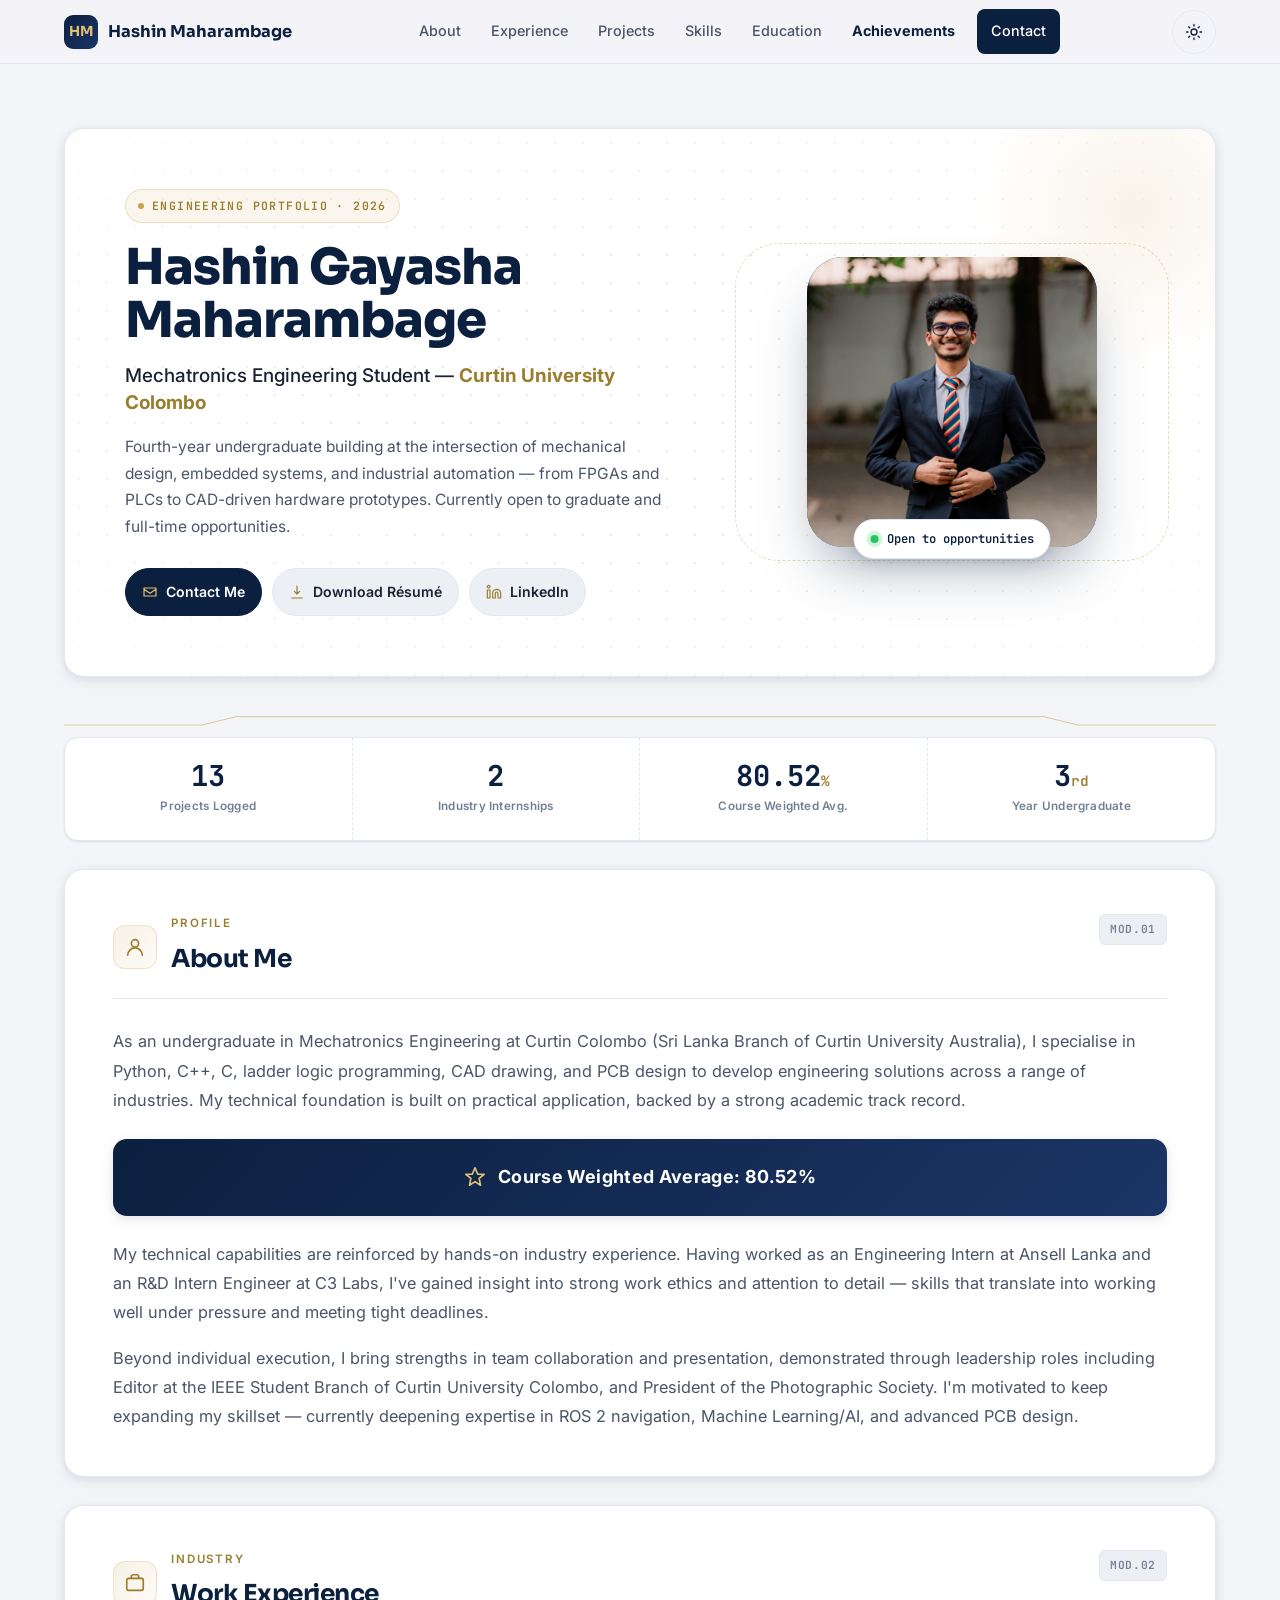
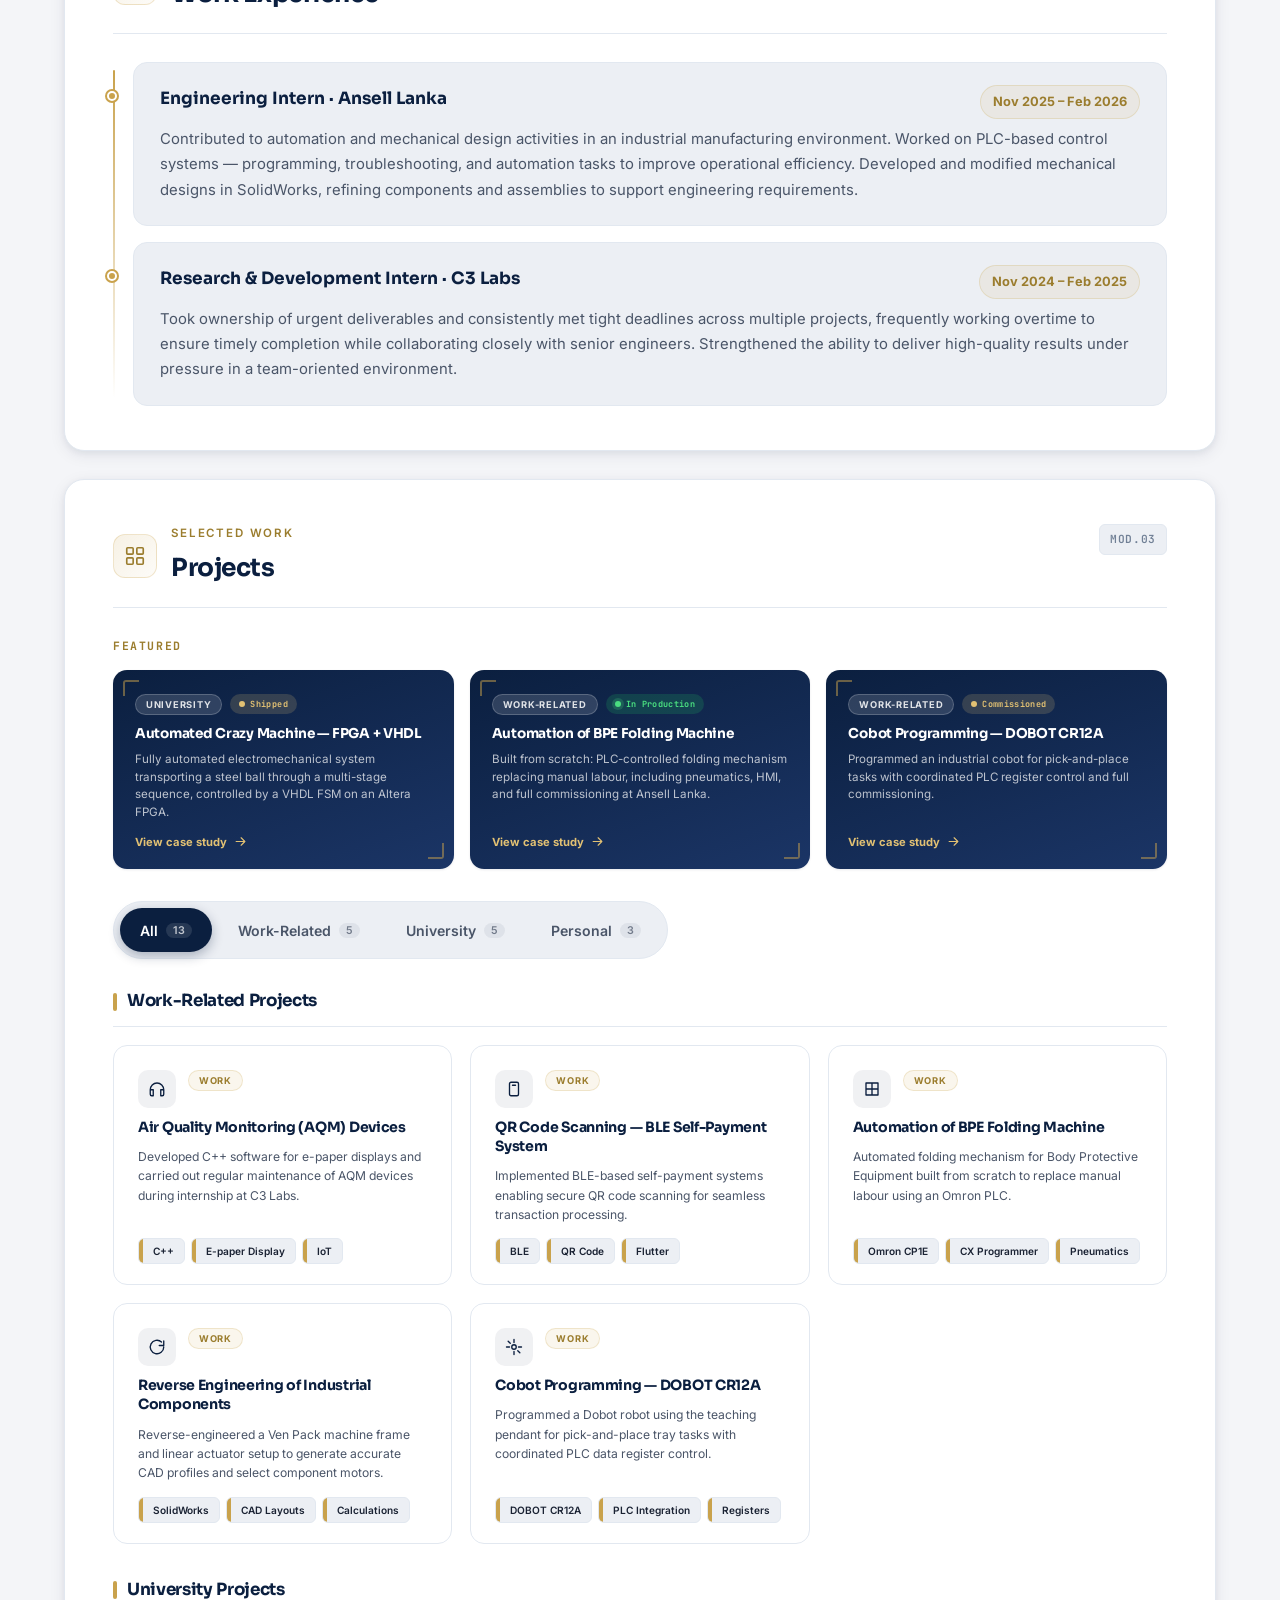
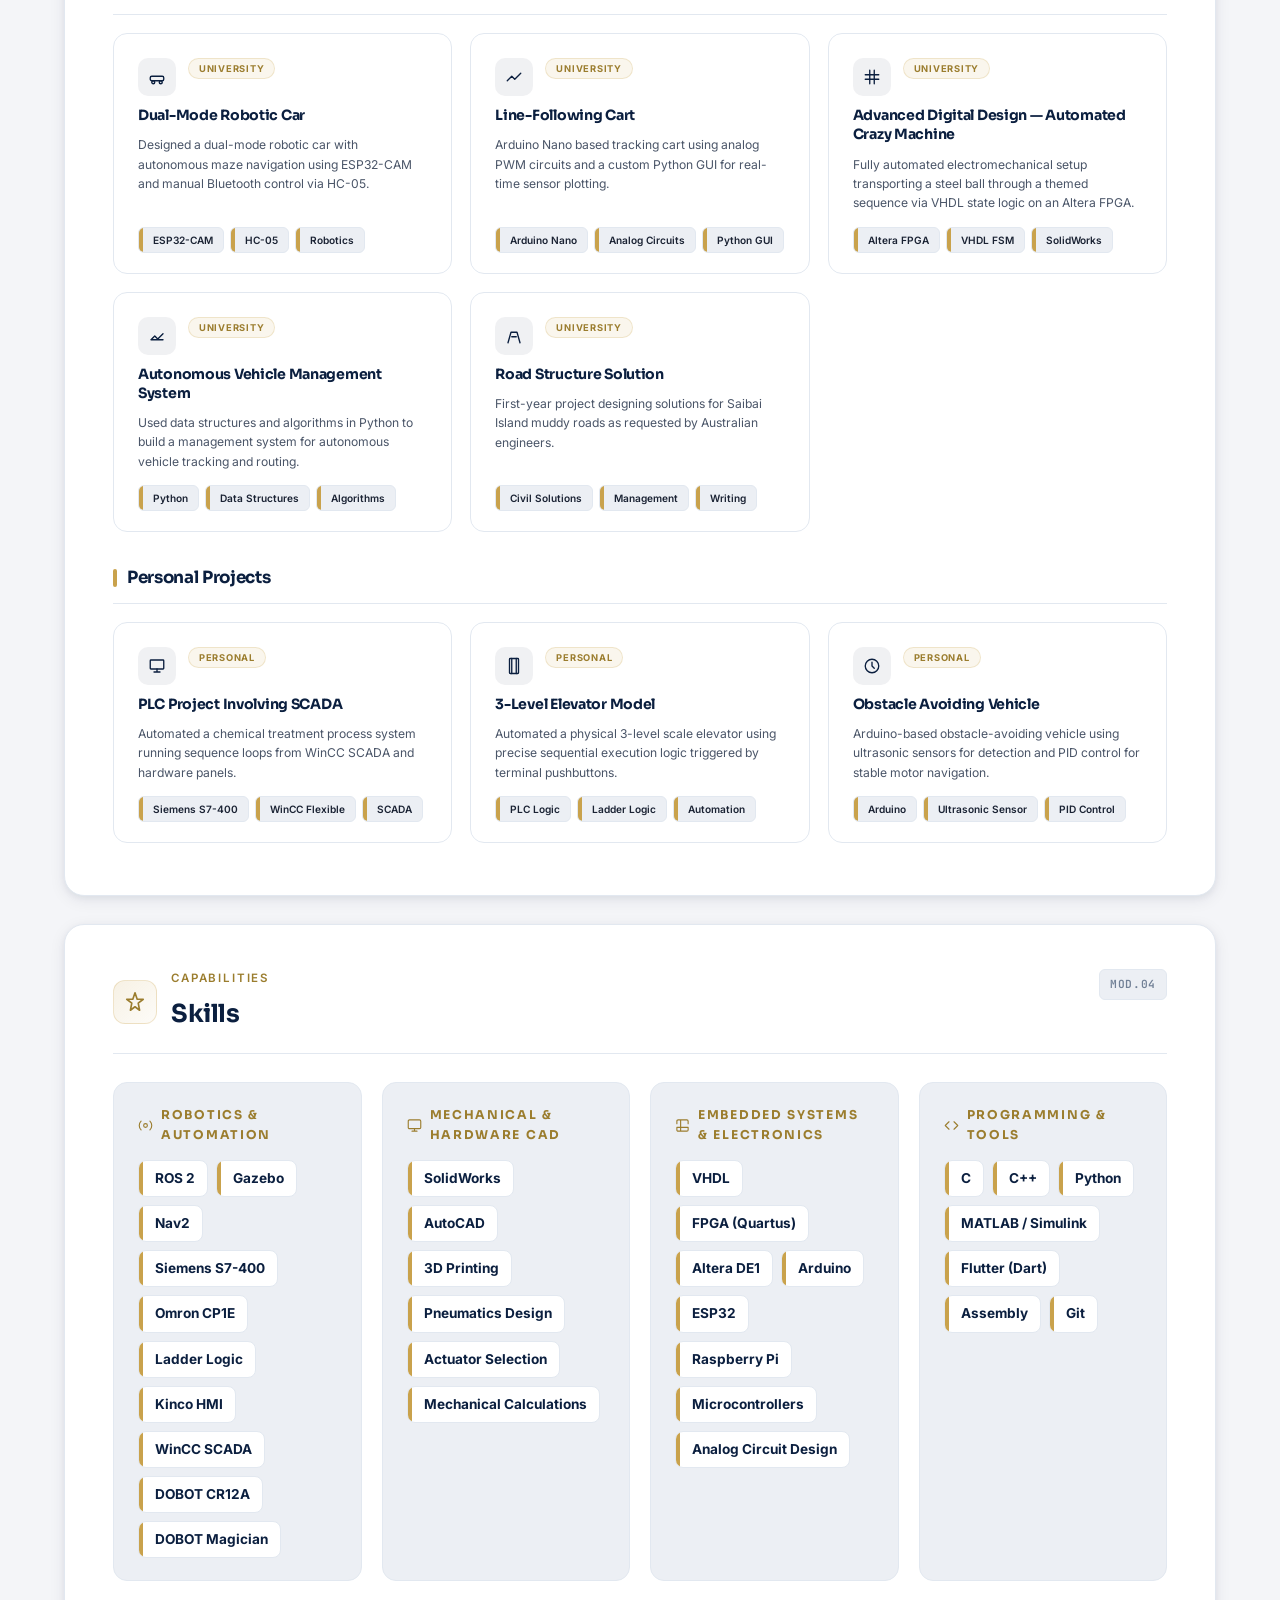
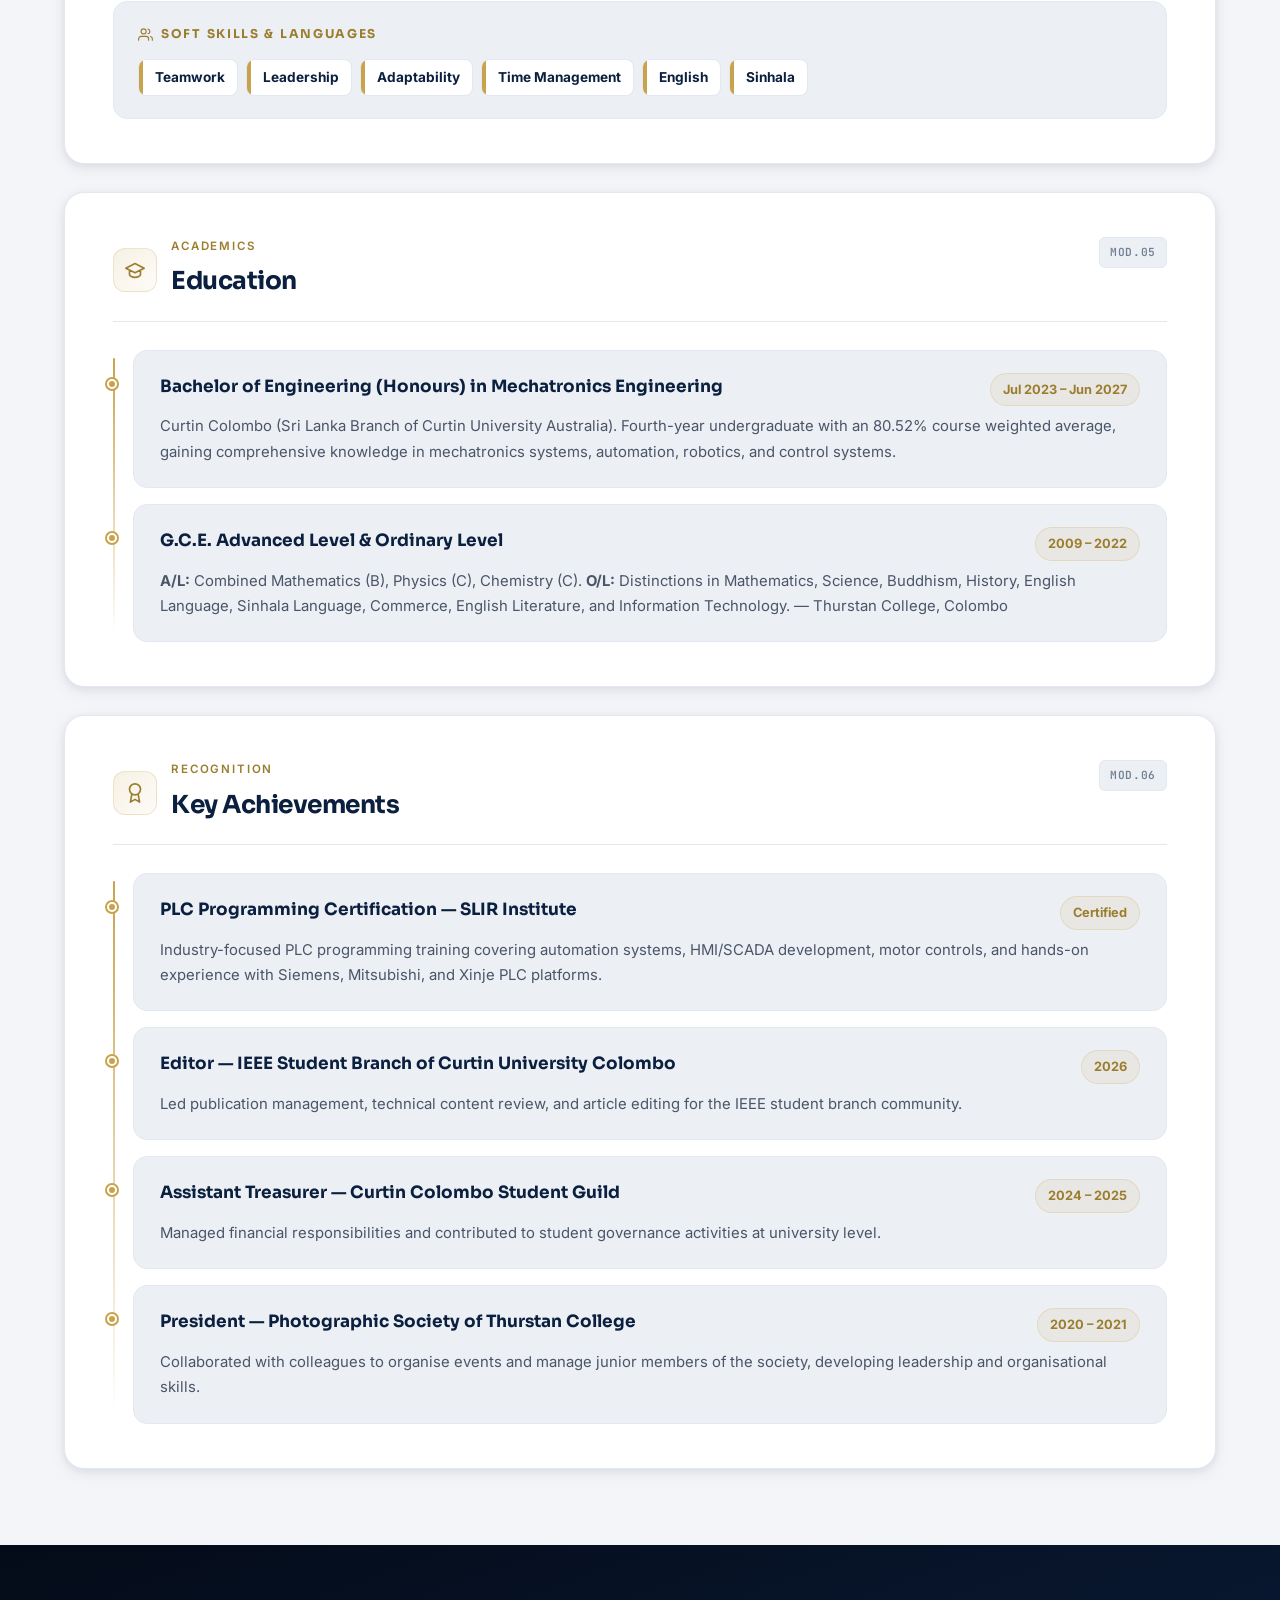
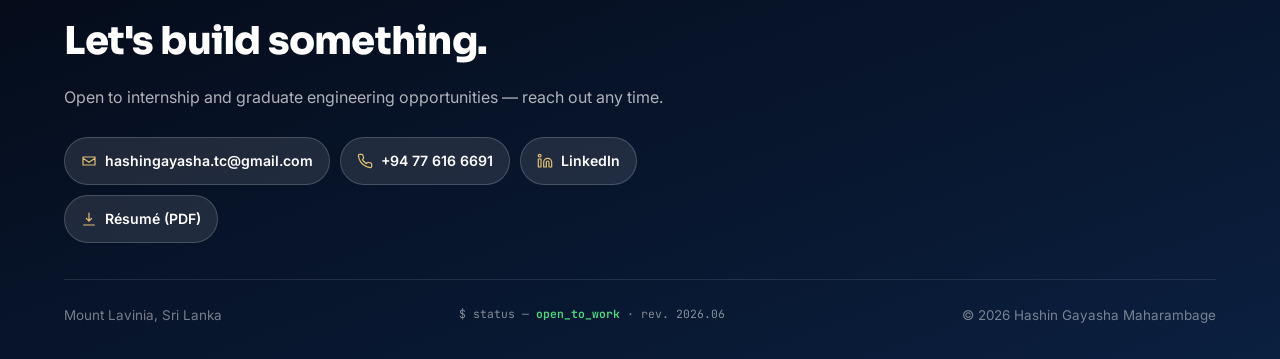
==== index.html @ 59add4dd "Update to fourth year, CWA 80.52%, add IEEE Editor role" ====
<!DOCTYPE html>
<html lang="en">
<head>
<meta charset="UTF-8">
<meta name="viewport" content="width=device-width, initial-scale=1.0">
<title>Hashin Gayasha Maharambage — Mechatronics Engineering Portfolio</title>
<meta name="description" content="Mechatronics Engineering undergraduate at Curtin Colombo. Industrial automation, PLC/SCADA, FPGA, robotics, and embedded systems projects.">
<link rel="icon" href="data:,">
<link rel="preconnect" href="https://fonts.googleapis.com">
<link rel="preconnect" href="https://fonts.gstatic.com" crossorigin>
<link href="https://fonts.googleapis.com/css2?family=Sora:wght@500;600;700;800&family=Inter:wght@400;500;600;700&family=JetBrains+Mono:wght@400;500;600;700&display=swap" rel="stylesheet">
<link rel="stylesheet" href="styles.css">
</head>
<body>

<a class="skip-link" href="#main">Skip to content</a>

<header class="navbar" id="navbar">
  <div class="nav-inner">
    <a class="nav-brand" href="#top">
      <span class="nav-brand-mark">HM</span>
      <span>Hashin Maharambage</span>
    </a>
    <nav class="nav-links" id="navLinks" aria-label="Primary">
      <a class="nav-link" href="#about"        data-navlink>About</a>
      <a class="nav-link" href="#experience"   data-navlink>Experience</a>
      <a class="nav-link" href="#projects"     data-navlink>Projects</a>
      <a class="nav-link" href="#skills"       data-navlink>Skills</a>
      <a class="nav-link" href="#education"    data-navlink>Education</a>
      <a class="nav-link" href="#achievements" data-navlink>Achievements</a>
      <a class="nav-link nav-link-cta" href="#contact" data-navlink>Contact</a>
    </nav>
    <div class="nav-actions">
      <button class="theme-toggle" id="themeToggle" type="button" aria-label="Toggle dark mode">
        <svg class="ico ico-sun"  viewBox="0 0 24 24"><circle cx="12" cy="12" r="4"/><path d="M12 2v2M12 20v2M4.93 4.93l1.41 1.41M17.66 17.66l1.41 1.41M2 12h2M20 12h2M4.93 19.07l1.41-1.41M17.66 6.34l1.41-1.41"/></svg>
        <svg class="ico ico-moon" viewBox="0 0 24 24"><path d="M21 12.79A9 9 0 1 1 11.21 3 7 7 0 0 0 21 12.79z"/></svg>
      </button>
      <button class="nav-toggle" id="navToggle" type="button" aria-label="Open menu" aria-expanded="false" aria-controls="navLinks">
        <svg class="ico ico-lg icon-burger" viewBox="0 0 24 24"><path d="M4 7h16M4 12h16M4 17h16"/></svg>
        <svg class="ico ico-lg icon-close"  viewBox="0 0 24 24"><path d="M6 6l12 12M18 6L6 18"/></svg>
      </button>
    </div>
  </div>
</header>

<div class="nav-backdrop" id="navBackdrop"></div>

<main id="main" class="hero-wrap">
  <div class="container">

    <!-- HERO -->
    <section class="hero" id="top">
      <div class="hero-grid">
        <div class="hero-copy">
          <span class="hero-eyebrow">Engineering Portfolio · 2026</span>
          <h1>Hashin Gayasha<br>Maharambage</h1>
          <p class="hero-headline">Mechatronics Engineering Student — <span class="accent">Curtin University Colombo</span></p>
          <p class="hero-bio">Fourth-year undergraduate building at the intersection of mechanical design, embedded systems, and industrial automation — from FPGAs and PLCs to CAD-driven hardware prototypes. Currently open to graduate and full-time opportunities.</p>
          <div class="contact-chips">
            <a class="chip chip-primary" href="#contact">
              <svg class="ico" viewBox="0 0 24 24"><path d="M3 8l9 6 9-6M3 6h18v12H3z"/></svg>Contact Me
            </a>
            <a class="chip" href="resume.pdf" download>
              <svg class="ico" viewBox="0 0 24 24"><path d="M12 3v12m0 0l-4-4m4 4l4-4M4 21h16"/></svg>Download Résumé
            </a>
            <a class="chip" href="https://www.linkedin.com/in/hashin-gayasha-maharambage-350191285" target="_blank" rel="noopener">
              <svg class="ico" viewBox="0 0 24 24"><path d="M16 8a6 6 0 016 6v7h-4v-7a2 2 0 00-4 0v7h-4v-7a6 6 0 016-6zM2 9h4v12H2zM4 6a2 2 0 100-4 2 2 0 000 4z"/></svg>LinkedIn
            </a>
          </div>
        </div>
        <div class="hero-portrait-wrap">
          <div class="hero-portrait-ring"></div>
          <div class="hero-portrait">
            <img src="563A6831.JPG" alt="Portrait of Hashin Maharambage" onerror="this.style.display='none';this.nextElementSibling.style.display='flex';">
            <div class="portrait-placeholder" style="display:none;">
              <div class="portrait-initials">HM</div>
              <div class="portrait-hint">Add 563A6831.JPG to repo root</div>
            </div>
          </div>
          <div class="hero-portrait-badge"><span class="dot"></span> Open to opportunities</div>
        </div>
      </div>
    </section>

    <!-- STATS STRIP -->
    <section class="stats-strip" aria-label="Quick stats">
      <svg class="trace-line" viewBox="0 0 1000 40" preserveAspectRatio="none" aria-hidden="true">
        <path id="tracePath" d="M0,20 L120,20 L150,8 L850,8 L880,20 L1000,20"/>
      </svg>
      <div class="stats-grid">
        <div class="stat-node"><span class="stat-num">13</span><span class="stat-label">Projects Logged</span></div>
        <div class="stat-node"><span class="stat-num">2</span><span class="stat-label">Industry Internships</span></div>
        <div class="stat-node"><span class="stat-num">80.52<small>%</small></span><span class="stat-label">Course Weighted Avg.</span></div>
        <div class="stat-node"><span class="stat-num">3<small>rd</small></span><span class="stat-label">Year Undergraduate</span></div>
      </div>
    </section>

    <!-- ABOUT -->
    <section class="section" id="about">
      <div class="section-head">
        <div class="section-head-left">
          <div class="section-icon"><svg class="ico-section" viewBox="0 0 24 24"><circle cx="12" cy="8" r="4"/><path d="M4 21c0-4.4 3.6-8 8-8s8 3.6 8 8"/></svg></div>
          <div><span class="section-eyebrow">Profile</span><h2 class="section-title">About Me</h2></div>
        </div>
        <span class="rev-tag">MOD.01</span>
      </div>
      <div class="about-content">
        <p>As an undergraduate in Mechatronics Engineering at Curtin Colombo (Sri Lanka Branch of Curtin University Australia), I specialise in Python, C++, C, ladder logic programming, CAD drawing, and PCB design to develop engineering solutions across a range of industries. My technical foundation is built on practical application, backed by a strong academic track record.</p>
        <div class="highlight-box">
          <svg class="ico" viewBox="0 0 24 24"><path d="M12 2l3 7h7l-5.5 4.5L18 21l-6-4-6 4 1.5-7.5L2 9h7z"/></svg>
          Course Weighted Average: 80.52%
        </div>
        <p>My technical capabilities are reinforced by hands-on industry experience. Having worked as an Engineering Intern at Ansell Lanka and an R&amp;D Intern Engineer at C3 Labs, I've gained insight into strong work ethics and attention to detail — skills that translate into working well under pressure and meeting tight deadlines.</p>
        <p>Beyond individual execution, I bring strengths in team collaboration and presentation, demonstrated through leadership roles including Editor at the IEEE Student Branch of Curtin University Colombo, and President of the Photographic Society. I'm motivated to keep expanding my skillset — currently deepening expertise in ROS 2 navigation, Machine Learning/AI, and advanced PCB design.</p>
      </div>
    </section>

    <!-- EXPERIENCE -->
    <section class="section" id="experience">
      <div class="section-head">
        <div class="section-head-left">
          <div class="section-icon"><svg class="ico-section" viewBox="0 0 24 24"><rect x="3" y="7" width="18" height="13" rx="2"/><path d="M8 7V5a2 2 0 012-2h4a2 2 0 012 2v2"/></svg></div>
          <div><span class="section-eyebrow">Industry</span><h2 class="section-title">Work Experience</h2></div>
        </div>
        <span class="rev-tag">MOD.02</span>
      </div>
      <div class="timeline-list">
        <div class="timeline-item">
          <div class="timeline-head">
            <span class="item-title">Engineering Intern · Ansell Lanka</span>
            <span class="item-period">Nov 2025 – Feb 2026</span>
          </div>
          <p class="item-description">Contributed to automation and mechanical design activities in an industrial manufacturing environment. Worked on PLC-based control systems — programming, troubleshooting, and automation tasks to improve operational efficiency. Developed and modified mechanical designs in SolidWorks, refining components and assemblies to support engineering requirements.</p>
        </div>
        <div class="timeline-item">
          <div class="timeline-head">
            <span class="item-title">Research &amp; Development Intern · C3 Labs</span>
            <span class="item-period">Nov 2024 – Feb 2025</span>
          </div>
          <p class="item-description">Took ownership of urgent deliverables and consistently met tight deadlines across multiple projects, frequently working overtime to ensure timely completion while collaborating closely with senior engineers. Strengthened the ability to deliver high-quality results under pressure in a team-oriented environment.</p>
        </div>
      </div>
    </section>

    <!-- PROJECTS -->
    <section class="section" id="projects">
      <div class="section-head">
        <div class="section-head-left">
          <div class="section-icon"><svg class="ico-section" viewBox="0 0 24 24"><rect x="3" y="3" width="7" height="7" rx="1"/><rect x="14" y="3" width="7" height="7" rx="1"/><rect x="3" y="14" width="7" height="7" rx="1"/><rect x="14" y="14" width="7" height="7" rx="1"/></svg></div>
          <div><span class="section-eyebrow">Selected Work</span><h2 class="section-title">Projects</h2></div>
        </div>
        <span class="rev-tag">MOD.03</span>
      </div>

      <p class="featured-label">Featured</p>
      <div class="featured-grid">
        <button class="featured-card" type="button" data-modal="modal-crazy-machine" aria-haspopup="dialog">
          <div class="featured-card-tags">
            <span class="project-tag-cat">University</span>
            <span class="status-chip status-shipped">Shipped</span>
          </div>
          <h3 class="featured-title">Automated Crazy Machine — FPGA + VHDL</h3>
          <p class="featured-desc">Fully automated electromechanical system transporting a steel ball through a multi-stage sequence, controlled by a VHDL FSM on an Altera FPGA.</p>
          <span class="featured-cta">View case study <svg class="ico" viewBox="0 0 24 24"><path d="M5 12h14M13 6l6 6-6 6"/></svg></span>
        </button>
        <button class="featured-card" type="button" data-modal="modal-bpe" aria-haspopup="dialog">
          <div class="featured-card-tags">
            <span class="project-tag-cat">Work-Related</span>
            <span class="status-chip status-active">In Production</span>
          </div>
          <h3 class="featured-title">Automation of BPE Folding Machine</h3>
          <p class="featured-desc">Built from scratch: PLC-controlled folding mechanism replacing manual labour, including pneumatics, HMI, and full commissioning at Ansell Lanka.</p>
          <span class="featured-cta">View case study <svg class="ico" viewBox="0 0 24 24"><path d="M5 12h14M13 6l6 6-6 6"/></svg></span>
        </button>
        <button class="featured-card" type="button" data-modal="modal-dobot" aria-haspopup="dialog">
          <div class="featured-card-tags">
            <span class="project-tag-cat">Work-Related</span>
            <span class="status-chip status-shipped">Commissioned</span>
          </div>
          <h3 class="featured-title">Cobot Programming — DOBOT CR12A</h3>
          <p class="featured-desc">Programmed an industrial cobot for pick-and-place tasks with coordinated PLC register control and full commissioning.</p>
          <span class="featured-cta">View case study <svg class="ico" viewBox="0 0 24 24"><path d="M5 12h14M13 6l6 6-6 6"/></svg></span>
        </button>
      </div>

      <div class="filter-bar" role="tablist" aria-label="Filter projects">
        <button class="filter-btn active" type="button" role="tab" aria-selected="true"  data-filter="all">All <span class="count">13</span></button>
        <button class="filter-btn"        type="button" role="tab" aria-selected="false" data-filter="work">Work-Related <span class="count">5</span></button>
        <button class="filter-btn"        type="button" role="tab" aria-selected="false" data-filter="university">University <span class="count">5</span></button>
        <button class="filter-btn"        type="button" role="tab" aria-selected="false" data-filter="personal">Personal <span class="count">3</span></button>
      </div>

      <h3 class="project-category-label" data-cat-label="work">Work-Related Projects</h3>
      <div class="projects-grid">
        <button class="project-card" type="button" data-category="work" data-modal="modal-aqm" aria-haspopup="dialog">
          <div class="project-card-head">
            <div class="project-card-icon"><svg class="ico" viewBox="0 0 24 24"><path d="M3 13a9 9 0 0118 0M3 13v6a2 2 0 002 2h2v-8H3zm14 0v8h2a2 2 0 002-2v-6h-4z"/></svg></div>
            <span class="project-tag-cat">Work</span>
          </div>
          <h4 class="project-title">Air Quality Monitoring (AQM) Devices</h4>
          <p class="project-description">Developed C++ software for e-paper displays and carried out regular maintenance of AQM devices during internship at C3 Labs.</p>
          <div class="project-tech-row">
            <span class="project-tech">C++</span><span class="project-tech">E-paper Display</span><span class="project-tech">IoT</span>
          </div>
        </button>
        <button class="project-card" type="button" data-category="work" data-modal="modal-ble" aria-haspopup="dialog">
          <div class="project-card-head">
            <div class="project-card-icon"><svg class="ico" viewBox="0 0 24 24"><rect x="6" y="3" width="12" height="18" rx="2"/><path d="M10 7h4"/></svg></div>
            <span class="project-tag-cat">Work</span>
          </div>
          <h4 class="project-title">QR Code Scanning — BLE Self-Payment System</h4>
          <p class="project-description">Implemented BLE-based self-payment systems enabling secure QR code scanning for seamless transaction processing.</p>
          <div class="project-tech-row">
            <span class="project-tech">BLE</span><span class="project-tech">QR Code</span><span class="project-tech">Flutter</span>
          </div>
        </button>
        <button class="project-card" type="button" data-category="work" data-modal="modal-bpe" aria-haspopup="dialog">
          <div class="project-card-head">
            <div class="project-card-icon"><svg class="ico" viewBox="0 0 24 24"><path d="M4 4h16v16H4zM4 12h16M12 4v16"/></svg></div>
            <span class="project-tag-cat">Work</span>
          </div>
          <h4 class="project-title">Automation of BPE Folding Machine</h4>
          <p class="project-description">Automated folding mechanism for Body Protective Equipment built from scratch to replace manual labour using an Omron PLC.</p>
          <div class="project-tech-row">
            <span class="project-tech">Omron CP1E</span><span class="project-tech">CX Programmer</span><span class="project-tech">Pneumatics</span>
          </div>
        </button>
        <button class="project-card" type="button" data-category="work" data-modal="modal-reverse" aria-haspopup="dialog">
          <div class="project-card-head">
            <div class="project-card-icon"><svg class="ico" viewBox="0 0 24 24"><path d="M21 12a9 9 0 11-3-6.7M21 4v6h-6"/></svg></div>
            <span class="project-tag-cat">Work</span>
          </div>
          <h4 class="project-title">Reverse Engineering of Industrial Components</h4>
          <p class="project-description">Reverse-engineered a Ven Pack machine frame and linear actuator setup to generate accurate CAD profiles and select component motors.</p>
          <div class="project-tech-row">
            <span class="project-tech">SolidWorks</span><span class="project-tech">CAD Layouts</span><span class="project-tech">Calculations</span>
          </div>
        </button>
        <button class="project-card" type="button" data-category="work" data-modal="modal-dobot" aria-haspopup="dialog">
          <div class="project-card-head">
            <div class="project-card-icon"><svg class="ico" viewBox="0 0 24 24"><circle cx="12" cy="12" r="3"/><path d="M12 2v4M12 18v4M4.2 4.2l2.8 2.8M17 17l2.8 2.8M2 12h4M18 12h4"/></svg></div>
            <span class="project-tag-cat">Work</span>
          </div>
          <h4 class="project-title">Cobot Programming — DOBOT CR12A</h4>
          <p class="project-description">Programmed a Dobot robot using the teaching pendant for pick-and-place tray tasks with coordinated PLC data register control.</p>
          <div class="project-tech-row">
            <span class="project-tech">DOBOT CR12A</span><span class="project-tech">PLC Integration</span><span class="project-tech">Registers</span>
          </div>
        </button>
      </div>

      <h3 class="project-category-label" data-cat-label="university">University Projects</h3>
      <div class="projects-grid">
        <button class="project-card" type="button" data-category="university" data-modal="modal-robocar" aria-haspopup="dialog">
          <div class="project-card-head">
            <div class="project-card-icon"><svg class="ico" viewBox="0 0 24 24"><rect x="3" y="11" width="18" height="6" rx="2"/><circle cx="7" cy="19" r="2"/><circle cx="17" cy="19" r="2"/></svg></div>
            <span class="project-tag-cat">University</span>
          </div>
          <h4 class="project-title">Dual-Mode Robotic Car</h4>
          <p class="project-description">Designed a dual-mode robotic car with autonomous maze navigation using ESP32-CAM and manual Bluetooth control via HC-05.</p>
          <div class="project-tech-row">
            <span class="project-tech">ESP32-CAM</span><span class="project-tech">HC-05</span><span class="project-tech">Robotics</span>
          </div>
        </button>
        <button class="project-card" type="button" data-category="university" data-modal="modal-linefollow" aria-haspopup="dialog">
          <div class="project-card-head">
            <div class="project-card-icon"><svg class="ico" viewBox="0 0 24 24"><path d="M3 17l6-6 4 4 8-8"/></svg></div>
            <span class="project-tag-cat">University</span>
          </div>
          <h4 class="project-title">Line-Following Cart</h4>
          <p class="project-description">Arduino Nano based tracking cart using analog PWM circuits and a custom Python GUI for real-time sensor plotting.</p>
          <div class="project-tech-row">
            <span class="project-tech">Arduino Nano</span><span class="project-tech">Analog Circuits</span><span class="project-tech">Python GUI</span>
          </div>
        </button>
        <button class="project-card" type="button" data-category="university" data-modal="modal-crazy-machine" aria-haspopup="dialog">
          <div class="project-card-head">
            <div class="project-card-icon"><svg class="ico" viewBox="0 0 24 24"><path d="M9 3v18M15 3v18M3 9h18M3 15h18"/></svg></div>
            <span class="project-tag-cat">University</span>
          </div>
          <h4 class="project-title">Advanced Digital Design — Automated Crazy Machine</h4>
          <p class="project-description">Fully automated electromechanical setup transporting a steel ball through a themed sequence via VHDL state logic on an Altera FPGA.</p>
          <div class="project-tech-row">
            <span class="project-tech">Altera FPGA</span><span class="project-tech">VHDL FSM</span><span class="project-tech">SolidWorks</span>
          </div>
        </button>
        <button class="project-card" type="button" data-category="university" data-modal="modal-avms" aria-haspopup="dialog">
          <div class="project-card-head">
            <div class="project-card-icon"><svg class="ico" viewBox="0 0 24 24"><path d="M4 17l5-5 4 4 7-7M4 17h16"/></svg></div>
            <span class="project-tag-cat">University</span>
          </div>
          <h4 class="project-title">Autonomous Vehicle Management System</h4>
          <p class="project-description">Used data structures and algorithms in Python to build a management system for autonomous vehicle tracking and routing.</p>
          <div class="project-tech-row">
            <span class="project-tech">Python</span><span class="project-tech">Data Structures</span><span class="project-tech">Algorithms</span>
          </div>
        </button>
        <button class="project-card" type="button" data-category="university" data-modal="modal-road" aria-haspopup="dialog">
          <div class="project-card-head">
            <div class="project-card-icon"><svg class="ico" viewBox="0 0 24 24"><path d="M4 21l4-14h8l4 14M9 13h6"/></svg></div>
            <span class="project-tag-cat">University</span>
          </div>
          <h4 class="project-title">Road Structure Solution</h4>
          <p class="project-description">First-year project designing solutions for Saibai Island muddy roads as requested by Australian engineers.</p>
          <div class="project-tech-row">
            <span class="project-tech">Civil Solutions</span><span class="project-tech">Management</span><span class="project-tech">Writing</span>
          </div>
        </button>
      </div>

      <h3 class="project-category-label" data-cat-label="personal">Personal Projects</h3>
      <div class="projects-grid">
        <button class="project-card" type="button" data-category="personal" data-modal="modal-scada" aria-haspopup="dialog">
          <div class="project-card-head">
            <div class="project-card-icon"><svg class="ico" viewBox="0 0 24 24"><rect x="3" y="4" width="18" height="12" rx="1"/><path d="M8 20h8M12 16v4"/></svg></div>
            <span class="project-tag-cat">Personal</span>
          </div>
          <h4 class="project-title">PLC Project Involving SCADA</h4>
          <p class="project-description">Automated a chemical treatment process system running sequence loops from WinCC SCADA and hardware panels.</p>
          <div class="project-tech-row">
            <span class="project-tech">Siemens S7-400</span><span class="project-tech">WinCC Flexible</span><span class="project-tech">SCADA</span>
          </div>
        </button>
        <button class="project-card" type="button" data-category="personal" data-modal="modal-elevator" aria-haspopup="dialog">
          <div class="project-card-head">
            <div class="project-card-icon"><svg class="ico" viewBox="0 0 24 24"><rect x="6" y="2" width="12" height="20" rx="1"/><path d="M9 22V2M15 22V2"/></svg></div>
            <span class="project-tag-cat">Personal</span>
          </div>
          <h4 class="project-title">3-Level Elevator Model</h4>
          <p class="project-description">Automated a physical 3-level scale elevator using precise sequential execution logic triggered by terminal pushbuttons.</p>
          <div class="project-tech-row">
            <span class="project-tech">PLC Logic</span><span class="project-tech">Ladder Logic</span><span class="project-tech">Automation</span>
          </div>
        </button>
        <button class="project-card" type="button" data-category="personal" data-modal="modal-obstacle" aria-haspopup="dialog">
          <div class="project-card-head">
            <div class="project-card-icon"><svg class="ico" viewBox="0 0 24 24"><circle cx="12" cy="12" r="9"/><path d="M12 7v5l3 3"/></svg></div>
            <span class="project-tag-cat">Personal</span>
          </div>
          <h4 class="project-title">Obstacle Avoiding Vehicle</h4>
          <p class="project-description">Arduino-based obstacle-avoiding vehicle using ultrasonic sensors for detection and PID control for stable motor navigation.</p>
          <div class="project-tech-row">
            <span class="project-tech">Arduino</span><span class="project-tech">Ultrasonic Sensor</span><span class="project-tech">PID Control</span>
          </div>
        </button>
      </div>
    </section>

    <!-- SKILLS -->
    <section class="section" id="skills">
      <div class="section-head">
        <div class="section-head-left">
          <div class="section-icon"><svg class="ico-section" viewBox="0 0 24 24"><path d="M12 2l2.4 6.9L21 9l-5.5 4.3L17 21l-5-3.8L7 21l1.5-7.7L3 9l6.6-.1z"/></svg></div>
          <div><span class="section-eyebrow">Capabilities</span><h2 class="section-title">Skills</h2></div>
        </div>
        <span class="rev-tag">MOD.04</span>
      </div>
      <div class="skills-grid skills-grid-4">

        <div class="skills-category">
          <h3>
            <svg class="ico" viewBox="0 0 24 24"><circle cx="12" cy="12" r="3"/><path d="M19.07 4.93a10 10 0 010 14.14M4.93 4.93a10 10 0 000 14.14"/></svg>
            Robotics &amp; Automation
          </h3>
          <div class="skills-list">
            <span class="skill-tag">ROS 2</span>
            <span class="skill-tag">Gazebo</span>
            <span class="skill-tag">Nav2</span>
            <span class="skill-tag">Siemens S7-400</span>
            <span class="skill-tag">Omron CP1E</span>
            <span class="skill-tag">Ladder Logic</span>
            <span class="skill-tag">Kinco HMI</span>
            <span class="skill-tag">WinCC SCADA</span>
            <span class="skill-tag">DOBOT CR12A</span>
            <span class="skill-tag">DOBOT Magician</span>
          </div>
        </div>

        <div class="skills-category">
          <h3>
            <svg class="ico" viewBox="0 0 24 24"><rect x="2" y="3" width="20" height="14" rx="2"/><path d="M8 21h8M12 17v4"/></svg>
            Mechanical &amp; Hardware CAD
          </h3>
          <div class="skills-list">
            <span class="skill-tag">SolidWorks</span>
            <span class="skill-tag">AutoCAD</span>
            <span class="skill-tag">3D Printing</span>
            <span class="skill-tag">Pneumatics Design</span>
            <span class="skill-tag">Actuator Selection</span>
            <span class="skill-tag">Mechanical Calculations</span>
          </div>
        </div>

        <div class="skills-category">
          <h3>
            <svg class="ico" viewBox="0 0 24 24"><path d="M9 3H5a2 2 0 00-2 2v4m6-6h10a2 2 0 012 2v4M9 3v18m0 0h10a2 2 0 002-2v-4M9 21H5a2 2 0 01-2-2v-4m0 0h18"/></svg>
            Embedded Systems &amp; Electronics
          </h3>
          <div class="skills-list">
            <span class="skill-tag">VHDL</span>
            <span class="skill-tag">FPGA (Quartus)</span>
            <span class="skill-tag">Altera DE1</span>
            <span class="skill-tag">Arduino</span>
            <span class="skill-tag">ESP32</span>
            <span class="skill-tag">Raspberry Pi</span>
            <span class="skill-tag">Microcontrollers</span>
            <span class="skill-tag">Analog Circuit Design</span>
          </div>
        </div>

        <div class="skills-category">
          <h3>
            <svg class="ico" viewBox="0 0 24 24"><polyline points="16 18 22 12 16 6"/><polyline points="8 6 2 12 8 18"/></svg>
            Programming &amp; Tools
          </h3>
          <div class="skills-list">
            <span class="skill-tag">C</span>
            <span class="skill-tag">C++</span>
            <span class="skill-tag">Python</span>
            <span class="skill-tag">MATLAB / Simulink</span>
            <span class="skill-tag">Flutter (Dart)</span>
            <span class="skill-tag">Assembly</span>
            <span class="skill-tag">Git</span>
          </div>
        </div>

        <div class="skills-category skills-category-soft">
          <h3>
            <svg class="ico" viewBox="0 0 24 24"><path d="M17 21v-2a4 4 0 00-4-4H5a4 4 0 00-4 4v2"/><circle cx="9" cy="7" r="4"/><path d="M23 21v-2a4 4 0 00-3-3.87M16 3.13a4 4 0 010 7.75"/></svg>
            Soft Skills &amp; Languages
          </h3>
          <div class="skills-list">
            <span class="skill-tag">Teamwork</span>
            <span class="skill-tag">Leadership</span>
            <span class="skill-tag">Adaptability</span>
            <span class="skill-tag">Time Management</span>
            <span class="skill-tag">English</span>
            <span class="skill-tag">Sinhala</span>
          </div>
        </div>

      </div>
    </section>

    <!-- EDUCATION -->
    <section class="section" id="education">
      <div class="section-head">
        <div class="section-head-left">
          <div class="section-icon"><svg class="ico-section" viewBox="0 0 24 24"><path d="M22 10L12 5 2 10l10 5 10-5zM6 12v5c0 1.5 3 3 6 3s6-1.5 6-3v-5"/></svg></div>
          <div><span class="section-eyebrow">Academics</span><h2 class="section-title">Education</h2></div>
        </div>
        <span class="rev-tag">MOD.05</span>
      </div>
      <div class="timeline-list">
        <div class="timeline-item">
          <div class="timeline-head">
            <span class="item-title">Bachelor of Engineering (Honours) in Mechatronics Engineering</span>
            <span class="item-period">Jul 2023 – Jun 2027</span>
          </div>
          <p class="item-description">Curtin Colombo (Sri Lanka Branch of Curtin University Australia). Fourth-year undergraduate with an 80.52% course weighted average, gaining comprehensive knowledge in mechatronics systems, automation, robotics, and control systems.</p>
        </div>
        <div class="timeline-item">
          <div class="timeline-head">
            <span class="item-title">G.C.E. Advanced Level &amp; Ordinary Level</span>
            <span class="item-period">2009 – 2022</span>
          </div>
          <p class="item-description"><strong>A/L:</strong> Combined Mathematics (B), Physics (C), Chemistry (C). <strong>O/L:</strong> Distinctions in Mathematics, Science, Buddhism, History, English Language, Sinhala Language, Commerce, English Literature, and Information Technology. — Thurstan College, Colombo</p>
        </div>
      </div>
    </section>

    <!-- ACHIEVEMENTS -->
    <section class="section" id="achievements">
      <div class="section-head">
        <div class="section-head-left">
          <div class="section-icon"><svg class="ico-section" viewBox="0 0 24 24"><circle cx="12" cy="8" r="6"/><path d="M8.5 13.5L7 22l5-3 5 3-1.5-8.5"/></svg></div>
          <div><span class="section-eyebrow">Recognition</span><h2 class="section-title">Key Achievements</h2></div>
        </div>
        <span class="rev-tag">MOD.06</span>
      </div>
      <div class="timeline-list">
        <div class="timeline-item">
          <div class="timeline-head">
            <span class="item-title">PLC Programming Certification — SLIR Institute</span>
            <span class="item-period">Certified</span>
          </div>
          <p class="item-description">Industry-focused PLC programming training covering automation systems, HMI/SCADA development, motor controls, and hands-on experience with Siemens, Mitsubishi, and Xinje PLC platforms.</p>
        </div>
        <div class="timeline-item">
          <div class="timeline-head">
            <span class="item-title">Editor — IEEE Student Branch of Curtin University Colombo</span>
            <span class="item-period">2026</span>
          </div>
          <p class="item-description">Led publication management, technical content review, and article editing for the IEEE student branch community.</p>
        </div>
        <div class="timeline-item">
          <div class="timeline-head">
            <span class="item-title">Assistant Treasurer — Curtin Colombo Student Guild</span>
            <span class="item-period">2024 – 2025</span>
          </div>
          <p class="item-description">Managed financial responsibilities and contributed to student governance activities at university level.</p>
        </div>
        <div class="timeline-item">
          <div class="timeline-head">
            <span class="item-title">President — Photographic Society of Thurstan College</span>
            <span class="item-period">2020 – 2021</span>
          </div>
          <p class="item-description">Collaborated with colleagues to organise events and manage junior members of the society, developing leadership and organisational skills.</p>
        </div>
      </div>
    </section>

  </div>
</main>

<!-- FOOTER / CONTACT -->
<footer class="site-footer" id="contact">
  <div class="footer-inner">
    <div class="footer-main">
      <h2 class="footer-title">Let's build something.</h2>
      <p class="footer-sub">Open to internship and graduate engineering opportunities — reach out any time.</p>
      <div class="footer-links">
        <a class="chip chip-on-dark" href="mailto:hashingayasha.tc@gmail.com">
          <svg class="ico" viewBox="0 0 24 24"><path d="M3 8l9 6 9-6M3 6h18v12H3z"/></svg>hashingayasha.tc@gmail.com
        </a>
        <a class="chip chip-on-dark" href="tel:+94776166691">
          <svg class="ico" viewBox="0 0 24 24"><path d="M22 16.92v3a2 2 0 01-2.18 2 19.8 19.8 0 01-8.63-3.07 19.5 19.5 0 01-6-6 19.8 19.8 0 01-3.07-8.67A2 2 0 014.11 2h3a2 2 0 012 1.72c.13.96.36 1.9.69 2.81a2 2 0 01-.45 2.11L8.09 9.91a16 16 0 006 6l1.27-1.27a2 2 0 012.11-.45c.9.33 1.85.56 2.81.69A2 2 0 0122 16.92z"/></svg>+94 77 616 6691
        </a>
        <a class="chip chip-on-dark" href="https://www.linkedin.com/in/hashin-gayasha-maharambage-350191285" target="_blank" rel="noopener">
          <svg class="ico" viewBox="0 0 24 24"><path d="M16 8a6 6 0 016 6v7h-4v-7a2 2 0 00-4 0v7h-4v-7a6 6 0 016-6zM2 9h4v12H2zM4 6a2 2 0 100-4 2 2 0 000 4z"/></svg>LinkedIn
        </a>
        <a class="chip chip-on-dark" href="resume.pdf" download>
          <svg class="ico" viewBox="0 0 24 24"><path d="M12 3v12m0 0l-4-4m4 4l4-4M4 21h16"/></svg>Résumé (PDF)
        </a>
      </div>
    </div>
    <div class="footer-meta">
      <span>Mount Lavinia, Sri Lanka</span>
      <span class="build-log">$ status — <span class="build-log-accent">open_to_work</span> · rev. 2026.06</span>
      <span>© 2026 Hashin Gayasha Maharambage</span>
    </div>
  </div>
</footer>

<div id="modalRoot"></div>
<script src="projects-data.js"></script>
<script src="script.js"></script>
</body>
</html>
---- styles.css ----
/* ============================================================
   HASHIN MAHARAMBAGE — PORTFOLIO STYLES v3
   Dark mode bugs fixed + UI redesign
   ============================================================ */

:root {
  /* Brand */
  --primary:       #0B1F3F;
  --primary-light: #1B3566;
  --primary-dark:  #060F22;
  --accent:        #C9A24C;
  --accent-light:  #E2C173;
  --accent-dark:   #9B7D2E;

  /* Surface */
  --bg:       #F4F5F8;
  --bg-soft:  #ECEFF4;
  --card-bg:  #FFFFFF;

  /* Text — all pass WCAG AA */
  --text:       #1A2233;
  --text-light: #4A5568;
  --text-muted: #718096;

  /* UI */
  --border: #E2E8F0;

  /* Shadows */
  --shadow-sm: 0 1px 3px rgba(11,31,63,0.06), 0 1px 2px rgba(11,31,63,0.04);
  --shadow-md: 0 4px 16px rgba(11,31,63,0.08), 0 2px 6px rgba(11,31,63,0.05);
  --shadow-lg: 0 16px 48px rgba(11,31,63,0.14), 0 4px 12px rgba(11,31,63,0.08);
  --shadow-xl: 0 24px 64px rgba(11,31,63,0.20);

  /* Glow — accent colour used for card hover glow */
  --glow:       0 0 0 1px rgba(201,162,76,0.4), 0 8px 32px rgba(201,162,76,0.14);
  --glow-blue:  0 0 0 1px rgba(11,31,63,0.12), 0 8px 32px rgba(11,31,63,0.12);

  --radius-sm: 8px;
  --radius:    14px;
  --radius-lg: 20px;
  --ease:      cubic-bezier(0.22,1,0.36,1);
  --header-h:  64px;
}

/* ── DARK MODE ─────────────────────────────────────────────── */
[data-theme="dark"] {
  /* In dark mode primary/accent stay as TRUE DARK COLOURS
     so they work as backgrounds. We never flip them to light. */
  --primary:       #0B1F3F;
  --primary-light: #1B3566;
  --primary-dark:  #060F22;
  --accent:        #E2C173;
  --accent-light:  #F1D896;
  --accent-dark:   #C9A24C;

  --bg:       #080F1E;
  --bg-soft:  #0D1628;
  --card-bg:  #0F1A2E;

  --text:       #EDF2F7;
  --text-light: #A0AEC0;
  --text-muted: #718096;   /* 4.6:1 on #0F1A2E — passes AA */

  --border: rgba(255,255,255,0.08);

  --shadow-sm: 0 1px 3px rgba(0,0,0,0.5);
  --shadow-md: 0 4px 16px rgba(0,0,0,0.5), 0 2px 6px rgba(0,0,0,0.3);
  --shadow-lg: 0 16px 48px rgba(0,0,0,0.6), 0 4px 12px rgba(0,0,0,0.4);
  --shadow-xl: 0 24px 64px rgba(0,0,0,0.7);

  --glow:      0 0 0 1px rgba(226,193,115,0.3), 0 8px 32px rgba(226,193,115,0.12);
  --glow-blue: 0 0 0 1px rgba(255,255,255,0.06), 0 8px 32px rgba(0,0,0,0.4);
}

/* ── RESET & BASE ───────────────────────────────────────────── */
*, *::before, *::after { margin:0; padding:0; box-sizing:border-box; }

@media (prefers-reduced-motion: reduce) {
  *, *::before, *::after {
    animation-duration:.01ms !important;
    animation-iteration-count:1 !important;
    transition-duration:.01ms !important;
  }
  html { scroll-behavior:auto !important; }
}

html { scroll-behavior:smooth; scroll-padding-top:calc(var(--header-h) + 16px); }

body {
  font-family:'Inter',-apple-system,BlinkMacSystemFont,'Segoe UI',sans-serif;
  line-height:1.7; color:var(--text); background:var(--bg);
  min-height:100vh;
  -webkit-font-smoothing:antialiased;
  -moz-osx-font-smoothing:grayscale;
  transition: background 0.3s var(--ease), color 0.3s var(--ease);
}
body.no-scroll { overflow:hidden; }
h1,h2,h3,h4,h5 { font-family:'Sora','Inter',sans-serif; letter-spacing:-0.02em; }
.container { max-width:1200px; margin:0 auto; padding:40px 24px; }

.skip-link {
  position:absolute; top:-100px; left:16px;
  background:var(--primary); color:#fff;
  padding:12px 18px; border-radius:8px; z-index:1100;
  text-decoration:none; font-weight:600;
  transition:top .2s var(--ease);
}
.skip-link:focus { top:12px; }

:focus-visible { outline:2px solid var(--accent); outline-offset:3px; border-radius:4px; }

/* ── ICONS ──────────────────────────────────────────────────── */
.ico { width:18px; height:18px; flex-shrink:0; stroke:currentColor; stroke-width:1.8; fill:none; stroke-linecap:round; stroke-linejoin:round; }
.ico-lg { width:26px; height:26px; stroke-width:1.6; }
.ico-section { width:22px; height:22px; stroke:var(--accent-dark); stroke-width:1.8; fill:none; stroke-linecap:round; stroke-linejoin:round; flex-shrink:0; }
[data-theme="dark"] .ico-section { stroke:var(--accent); }

/* ── NAVBAR ─────────────────────────────────────────────────── */
.navbar {
  position:fixed; top:0; left:0; right:0; z-index:200;
  height:var(--header-h);
  background:rgba(244,245,248,0.82);
  backdrop-filter:saturate(180%) blur(20px);
  -webkit-backdrop-filter:saturate(180%) blur(20px);
  border-bottom:1px solid var(--border);
  transition:box-shadow .25s var(--ease), background .3s var(--ease);
}
.navbar.scrolled { box-shadow:var(--shadow-sm); }
[data-theme="dark"] .navbar { background:rgba(8,15,30,0.85); }

.nav-inner {
  max-width:1200px; height:100%;
  margin:0 auto; padding:0 24px;
  display:flex; align-items:center; justify-content:space-between; gap:24px;
}
.nav-brand {
  font-family:'Sora',sans-serif; font-weight:700; font-size:1.02em;
  color:var(--primary); text-decoration:none;
  display:flex; align-items:center; gap:10px; min-width:0;
}
[data-theme="dark"] .nav-brand { color:var(--text); }
.nav-brand-mark {
  width:34px; height:34px; border-radius:9px;
  background:linear-gradient(135deg,var(--primary),var(--primary-light));
  color:var(--accent-light);
  display:flex; align-items:center; justify-content:center;
  font-family:'Sora',sans-serif; font-weight:700; font-size:0.85em;
  flex-shrink:0;
}
.nav-brand > span:last-child { overflow:hidden; text-overflow:ellipsis; white-space:nowrap; }

.nav-links { display:flex; align-items:center; gap:2px; }
.nav-link {
  color:var(--text-light); text-decoration:none;
  font-size:0.9em; font-weight:500;
  padding:10px 14px; border-radius:8px;
  transition:background .2s, color .2s; white-space:nowrap;
}
.nav-link:hover { color:var(--primary); background:rgba(11,31,63,0.06); }
[data-theme="dark"] .nav-link:hover { color:var(--text); background:rgba(255,255,255,0.07); }
.nav-link.nav-link-active { color:var(--primary); font-weight:700; }
[data-theme="dark"] .nav-link.nav-link-active { color:var(--accent-light); }

/* CTA nav button — uses hardcoded colours so it doesn't break in dark mode */
.nav-link-cta {
  background:#0B1F3F; color:#fff !important;
  margin-left:6px; border-radius:8px;
}
.nav-link-cta:hover { background:var(--accent-dark) !important; color:#fff !important; }

.nav-actions { display:flex; align-items:center; gap:8px; flex-shrink:0; }
.theme-toggle {
  background:transparent; border:1px solid var(--border); cursor:pointer;
  color:var(--primary); border-radius:999px;
  width:44px; height:44px;
  display:inline-flex; align-items:center; justify-content:center;
  transition:all .2s var(--ease);
}
[data-theme="dark"] .theme-toggle { color:var(--text); }
.theme-toggle:hover { background:var(--bg-soft); transform:rotate(15deg); }
.theme-toggle .ico-moon { display:none; }
[data-theme="dark"] .theme-toggle .ico-sun  { display:none; }
[data-theme="dark"] .theme-toggle .ico-moon { display:block; }

.nav-toggle {
  display:none; background:transparent; border:none; cursor:pointer;
  color:var(--primary); width:44px; height:44px;
  align-items:center; justify-content:center; border-radius:8px;
}
[data-theme="dark"] .nav-toggle { color:var(--text); }
.nav-toggle:hover { background:var(--bg-soft); }
.nav-toggle .icon-close { display:none; }
.navbar.nav-open .nav-toggle .icon-burger { display:none; }
.navbar.nav-open .nav-toggle .icon-close  { display:block; }

.nav-backdrop {
  position:fixed; inset:0;
  background:rgba(6,15,34,0.5);
  backdrop-filter:blur(3px);
  z-index:150; opacity:0; pointer-events:none;
  transition:opacity .25s var(--ease);
}
.nav-backdrop.active { opacity:1; pointer-events:auto; }

/* ── DOT-GRID HERO TEXTURE ──────────────────────────────────── */
.hero-wrap { padding-top:calc(var(--header-h) + 24px); }

.hero {
  background:var(--card-bg);
  border-radius:var(--radius-lg);
  padding:60px 60px;
  margin-bottom:28px;
  box-shadow:var(--shadow-md);
  border:1px solid var(--border);
  position:relative; overflow:hidden;
}

/* Dot-grid overlay — engineering graph-paper feel */
.hero::before {
  content:'';
  position:absolute; inset:0;
  background-image:radial-gradient(circle, rgba(11,31,63,0.10) 1px, transparent 1px);
  background-size:28px 28px;
  pointer-events:none;
  mask-image:radial-gradient(ellipse 80% 80% at 50% 50%, black 30%, transparent 100%);
  -webkit-mask-image:radial-gradient(ellipse 80% 80% at 50% 50%, black 30%, transparent 100%);
}
[data-theme="dark"] .hero::before {
  background-image:radial-gradient(circle, rgba(255,255,255,0.06) 1px, transparent 1px);
}

/* Gold accent blob top-right */
.hero::after {
  content:'';
  position:absolute; top:-80px; right:-80px;
  width:320px; height:320px;
  background:radial-gradient(circle, rgba(201,162,76,0.12) 0%, transparent 70%);
  pointer-events:none;
}
[data-theme="dark"] .hero::after {
  background:radial-gradient(circle, rgba(226,193,115,0.08) 0%, transparent 70%);
}

.hero-grid {
  display:grid; grid-template-columns:1.4fr 1fr;
  gap:56px; align-items:center; position:relative; z-index:1;
}

.hero-eyebrow {
  display:inline-flex; align-items:center; gap:8px;
  font-family:'JetBrains Mono',monospace;
  font-size:0.72em; font-weight:600; letter-spacing:0.12em; text-transform:uppercase;
  color:var(--accent-dark);
  padding:6px 12px; border-radius:999px;
  background:rgba(201,162,76,0.10);
  border:1px solid rgba(201,162,76,0.28);
  margin-bottom:18px;
}
[data-theme="dark"] .hero-eyebrow { color:var(--accent-light); }
.hero-eyebrow::before { content:''; width:6px; height:6px; border-radius:50%; background:var(--accent); }

.hero h1 {
  font-size:clamp(2em,4vw,3.1em); color:var(--primary);
  font-weight:800; line-height:1.08; margin-bottom:14px;
}
[data-theme="dark"] .hero h1 { color:var(--text); }
.hero-headline { font-size:1.18em; color:var(--text); font-weight:500; margin-bottom:18px; line-height:1.45; }
.hero-headline .accent { color:var(--accent-dark); font-weight:700; }
[data-theme="dark"] .hero-headline .accent { color:var(--accent-light); }
.hero-bio { color:var(--text-light); font-size:0.97em; margin-bottom:28px; max-width:540px; }

/* Chips */
.contact-chips { display:flex; flex-wrap:wrap; gap:10px; }
.chip {
  display:inline-flex; align-items:center; gap:8px;
  background:var(--bg-soft); border:1px solid var(--border); color:var(--text);
  text-decoration:none; padding:11px 16px; min-height:44px;
  border-radius:999px; font-size:0.88em; font-weight:600;
  transition:all .2s var(--ease);
}
.chip:hover { background:var(--primary); color:#fff; border-color:var(--primary); transform:translateY(-2px); box-shadow:var(--shadow-sm); }
.chip .ico { width:16px; height:16px; color:var(--accent-dark); transition:color .2s; }
.chip:hover .ico { color:var(--accent-light); }
.chip-primary { background:#0B1F3F; color:#fff !important; border-color:#0B1F3F; }
.chip-primary .ico { color:var(--accent-light) !important; }
.chip-primary:hover { background:var(--accent-dark) !important; border-color:var(--accent-dark); }
.chip-on-dark { background:rgba(255,255,255,0.10); border-color:rgba(255,255,255,0.18); color:#fff; }
.chip-on-dark .ico { color:var(--accent-light); }
.chip-on-dark:hover { background:var(--accent); color:#0B1F3F; border-color:var(--accent); }
.chip-on-dark:hover .ico { color:#0B1F3F; }

/* Portrait */
.hero-portrait-wrap { display:flex; justify-content:center; align-items:center; position:relative; }
.hero-portrait {
  width:290px; height:290px; border-radius:36px;
  background:linear-gradient(135deg,#0B1F3F,#1B3566);
  position:relative;
  box-shadow:0 30px 60px -20px rgba(11,31,63,0.5), inset 0 0 0 1px rgba(255,255,255,0.07);
  overflow:hidden;
  display:flex; align-items:center; justify-content:center;
}
.hero-portrait img { width:100%; height:100%; object-fit:cover; position:relative; z-index:1; }
.portrait-placeholder {
  position:relative; z-index:1; text-align:center;
  color:rgba(255,255,255,0.85); padding:24px;
  display:flex; align-items:center; justify-content:center; flex-direction:column;
}
.portrait-initials {
  font-family:'Sora',sans-serif; font-size:4em; font-weight:700;
  background:linear-gradient(135deg,#fff,var(--accent-light));
  -webkit-background-clip:text; background-clip:text; -webkit-text-fill-color:transparent;
  line-height:1;
}
.portrait-hint { font-size:0.72em; color:rgba(255,255,255,0.6); margin-top:12px; }
.hero-portrait-ring {
  position:absolute; inset:-14px; border-radius:44px;
  border:1.5px dashed rgba(201,162,76,0.4); pointer-events:none;
}

/* Badge with blinking cursor */
.hero-portrait-badge {
  position:absolute; bottom:-12px; left:50%; transform:translateX(-50%);
  z-index:5; background:var(--card-bg);
  border:1px solid var(--border);
  padding:9px 16px; border-radius:999px;
  box-shadow:var(--shadow-md);
  display:inline-flex; align-items:center; gap:8px;
  font-family:'JetBrains Mono',monospace;
  font-size:0.76em; font-weight:600; color:var(--primary);
  white-space:nowrap;
}
[data-theme="dark"] .hero-portrait-badge { color:var(--text); }
.hero-portrait-badge .dot {
  width:8px; height:8px; border-radius:50%; background:#22c55e;
  box-shadow:0 0 0 4px rgba(34,197,94,0.2); flex-shrink:0;
  animation:pulse-dot 2s ease-in-out infinite;
}
@keyframes pulse-dot {
  0%,100% { box-shadow:0 0 0 4px rgba(34,197,94,0.2); }
  50%      { box-shadow:0 0 0 8px rgba(34,197,94,0.08); }
}

/* ── STATS STRIP ────────────────────────────────────────────── */
.stats-strip { position:relative; margin-bottom:28px; padding:6px 0 0; }
.trace-line { width:100%; height:28px; display:block; margin-bottom:-2px; }
.trace-line path {
  fill:none; stroke:var(--accent); stroke-width:1.5; stroke-linecap:round;
  stroke-dasharray:1100; stroke-dashoffset:1100;
  animation:traceDraw 1.8s var(--ease) 0.3s forwards; opacity:0.5;
}
@keyframes traceDraw { to { stroke-dashoffset:0; } }
.stats-grid {
  display:grid; grid-template-columns:repeat(4,1fr);
  background:var(--card-bg); border:1px solid var(--border);
  border-radius:var(--radius); box-shadow:var(--shadow-sm); overflow:hidden;
}
.stat-node {
  padding:24px 16px; text-align:center;
  border-right:1px dashed var(--border);
  display:flex; flex-direction:column; gap:6px;
  transition:background .25s var(--ease);
}
.stat-node:last-child { border-right:none; }
.stat-node:hover { background:var(--bg-soft); }
.stat-num {
  font-family:'JetBrains Mono',monospace;
  font-size:1.8em; font-weight:700; color:var(--primary); line-height:1;
  transition:color .25s;
}
[data-theme="dark"] .stat-num { color:var(--accent-light); }
.stat-node:hover .stat-num { color:var(--accent-dark); }
[data-theme="dark"] .stat-node:hover .stat-num { color:var(--accent-light); }
.stat-num small { font-size:0.5em; font-weight:600; color:var(--accent-dark); }
[data-theme="dark"] .stat-num small { color:var(--accent); }
.stat-label { font-size:0.73em; color:var(--text-muted); font-weight:600; letter-spacing:0.02em; }

/* ── SECTIONS ───────────────────────────────────────────────── */
.section {
  background:var(--card-bg);
  border-radius:var(--radius-lg);
  margin-bottom:28px; padding:44px 48px;
  box-shadow:var(--shadow-md); border:1px solid var(--border);
  scroll-margin-top:calc(var(--header-h) + 16px);
  transition:box-shadow .3s var(--ease);
}
.section:hover { box-shadow:var(--shadow-lg); }

.section-head {
  display:flex; align-items:center; gap:14px;
  margin-bottom:28px; padding-bottom:18px;
  border-bottom:1px solid var(--border);
  justify-content:space-between;
}
.section-head-left { display:flex; align-items:center; gap:14px; }
.section-icon {
  width:44px; height:44px; border-radius:12px;
  background:linear-gradient(135deg,rgba(201,162,76,0.15),rgba(201,162,76,0.04));
  border:1px solid rgba(201,162,76,0.25);
  display:flex; align-items:center; justify-content:center; flex-shrink:0;
}
.section-title { font-size:1.55em; color:var(--primary); font-weight:700; letter-spacing:-0.02em; }
[data-theme="dark"] .section-title { color:var(--text); }
.section-eyebrow { display:block; font-size:0.72em; font-weight:600; color:var(--accent-dark); text-transform:uppercase; letter-spacing:0.16em; margin-bottom:4px; }
[data-theme="dark"] .section-eyebrow { color:var(--accent); }

/* Rev tag */
.rev-tag {
  font-family:'JetBrains Mono',monospace; font-size:0.7em; font-weight:600;
  color:var(--text-muted); letter-spacing:0.06em;
  border:1px solid var(--border); padding:5px 10px; border-radius:6px;
  background:var(--bg-soft); flex-shrink:0; align-self:flex-start;
}

/* ── ABOUT ──────────────────────────────────────────────────── */
.about-content { font-size:1.02em; line-height:1.8; color:var(--text-light); }
.about-content p { margin-bottom:16px; }
.about-content p:last-child { margin-bottom:0; }
.highlight-box {
  background:linear-gradient(135deg,#0B1F3F,#1B3566);
  color:#fff; padding:22px 28px; border-radius:var(--radius);
  margin:24px 0; text-align:center;
  font-weight:700; font-size:1.1em; letter-spacing:0.02em;
  box-shadow:var(--shadow-md);
  display:flex; align-items:center; justify-content:center; gap:12px;
}
.highlight-box .ico { width:22px; height:22px; color:var(--accent-light); }

/* ── FEATURED CARDS ─────────────────────────────────────────── */
.featured-label {
  font-family:'JetBrains Mono',monospace;
  font-size:0.72em; font-weight:700; text-transform:uppercase;
  letter-spacing:0.14em; color:var(--accent-dark); margin-bottom:14px;
}
[data-theme="dark"] .featured-label { color:var(--accent); }

.featured-grid {
  display:grid; grid-template-columns:repeat(3,1fr);
  gap:16px; margin-bottom:32px;
}

/* Featured cards: always use true navy so they look right in both modes */
.featured-card {
  text-align:left; font-family:inherit; cursor:pointer;
  background:linear-gradient(160deg,#0B1F3F 0%,#1B3566 100%);
  color:#fff; border:none; border-radius:var(--radius);
  padding:24px 22px 20px;
  display:flex; flex-direction:column; gap:8px; min-height:44px;
  transition:transform .3s var(--ease), box-shadow .3s var(--ease);
  box-shadow:var(--shadow-sm);
  position:relative; overflow:hidden;
}
/* PCB-pad corner brackets */
.featured-card::before,
.featured-card::after {
  content:'';
  position:absolute; width:16px; height:16px;
  border-color:rgba(201,162,76,0.5); border-style:solid;
  transition:border-color .3s var(--ease), width .3s var(--ease), height .3s var(--ease);
}
.featured-card::before { top:10px; left:10px; border-width:2px 0 0 2px; border-radius:3px 0 0 0; }
.featured-card::after  { bottom:10px; right:10px; border-width:0 2px 2px 0; border-radius:0 0 3px 0; }
.featured-card:hover::before,
.featured-card:hover::after {
  border-color:rgba(226,193,115,0.85); width:20px; height:20px;
}
.featured-card:hover {
  transform:translateY(-5px);
  box-shadow:var(--glow), 0 20px 40px rgba(11,31,63,0.35);
}

.featured-card-tags { display:flex; align-items:center; gap:8px; flex-wrap:wrap; margin-bottom:2px; }
.featured-card .project-tag-cat {
  background:rgba(255,255,255,0.14); border-color:rgba(255,255,255,0.2); color:rgba(255,255,255,0.85);
}
.featured-title { font-size:1.02em; font-weight:700; line-height:1.3; color:#fff; }
.featured-desc  { font-size:0.87em; color:rgba(255,255,255,0.72); line-height:1.55; flex:1; }
.featured-cta   { display:inline-flex; align-items:center; gap:6px; font-size:0.84em; font-weight:700; color:var(--accent-light); margin-top:4px; }
.featured-cta .ico { width:15px; height:15px; transition:transform .2s var(--ease); }
.featured-card:hover .featured-cta .ico { transform:translateX(4px); }

/* Status chips */
.status-chip {
  font-family:'JetBrains Mono',monospace; font-size:0.64em; font-weight:700;
  letter-spacing:0.04em; padding:4px 9px; border-radius:999px;
  display:inline-flex; align-items:center; gap:5px;
}
.status-chip::before { content:''; width:6px; height:6px; border-radius:50%; flex-shrink:0; }
.status-active  { background:rgba(34,197,94,0.18); color:#4ade80; }
.status-active::before  { background:#4ade80; box-shadow:0 0 0 3px rgba(74,222,128,0.2); }
.status-shipped { background:rgba(226,193,115,0.18); color:var(--accent-light); }
.status-shipped::before { background:var(--accent-light); }

/* ── FILTER BAR ─────────────────────────────────────────────── */
.filter-bar {
  display:flex; gap:6px; padding:6px;
  background:var(--bg-soft); border:1px solid var(--border);
  border-radius:999px; margin-bottom:28px;
  flex-wrap:wrap; width:fit-content;
}
.filter-btn {
  background:transparent; border:none; cursor:pointer;
  padding:11px 20px; min-height:44px; border-radius:999px;
  font-family:inherit; font-size:0.88em; font-weight:600;
  color:var(--text-light);
  transition:all .25s var(--ease);
  display:inline-flex; align-items:center; gap:8px;
}
.filter-btn:hover { color:var(--primary); }
[data-theme="dark"] .filter-btn:hover { color:var(--text); }
/* Active state always true navy */
.filter-btn.active { background:#0B1F3F; color:#fff; box-shadow:0 4px 12px rgba(11,31,63,0.3); }
[data-theme="dark"] .filter-btn.active { background:var(--primary-light); color:#fff; }
.filter-btn .count {
  font-size:0.76em; opacity:0.75; font-weight:600; padding:1px 7px;
  border-radius:999px; background:rgba(255,255,255,0.15);
}
.filter-btn:not(.active) .count { background:rgba(11,31,63,0.08); color:var(--text-light); }
[data-theme="dark"] .filter-btn:not(.active) .count { background:rgba(255,255,255,0.07); }

/* ── CATEGORY LABELS ────────────────────────────────────────── */
.project-category-label {
  font-size:1.05em; color:var(--primary); font-weight:700;
  margin:32px 0 18px; padding-bottom:10px; border-bottom:1px solid var(--border);
  display:flex; align-items:center; gap:10px;
}
[data-theme="dark"] .project-category-label { color:var(--text); }
.project-category-label::before { content:''; width:4px; height:18px; border-radius:2px; background:var(--accent); }
.project-category-label:first-of-type { margin-top:0; }

.projects-grid {
  display:grid; grid-template-columns:repeat(auto-fill,minmax(300px,1fr));
  gap:18px; margin-bottom:8px;
}

/* ── PROJECT CARDS ──────────────────────────────────────────── */
.project-card {
  background:var(--card-bg); border-radius:var(--radius);
  padding:24px 24px 20px; border:1px solid var(--border);
  position:relative; overflow:hidden; cursor:pointer;
  font-family:inherit; text-align:left; width:100%;
  transition:transform .3s var(--ease), box-shadow .3s var(--ease), border-color .3s var(--ease);
  display:flex; flex-direction:column;
  animation:cardFade .4s var(--ease) both;
}
@keyframes cardFade { from { opacity:0; transform:translateY(8px); } to { opacity:1; transform:translateY(0); } }
.project-card.hidden { display:none; }

/* Animated top-bar on hover — slides in from left */
.project-card::before {
  content:''; position:absolute; top:0; left:0; right:0; height:3px;
  background:linear-gradient(90deg,var(--accent),var(--accent-light));
  transform:scaleX(0); transform-origin:left;
  transition:transform .4s var(--ease);
}
.project-card:hover::before { transform:scaleX(1); }

/* Glow + lift on hover */
.project-card:hover {
  border-color:rgba(201,162,76,0.4);
  box-shadow:var(--glow);
  transform:translateY(-4px);
}

.project-card-head { display:flex; align-items:flex-start; justify-content:space-between; gap:12px; margin-bottom:10px; }
.project-card-icon {
  width:38px; height:38px; border-radius:10px;
  background:rgba(11,31,63,0.06); color:var(--primary);
  display:flex; align-items:center; justify-content:center;
  flex-shrink:0; transition:all .3s var(--ease);
}
[data-theme="dark"] .project-card-icon { background:rgba(255,255,255,0.06); color:var(--text); }
.project-card:hover .project-card-icon { background:#0B1F3F; color:var(--accent-light); }

.project-tag-cat {
  font-size:0.7em; font-weight:700; text-transform:uppercase; letter-spacing:0.08em;
  color:var(--accent-dark); padding:4px 10px; border-radius:999px;
  background:rgba(201,162,76,0.10); border:1px solid rgba(201,162,76,0.22);
  white-space:nowrap;
}
[data-theme="dark"] .project-tag-cat { color:var(--accent-light); background:rgba(226,193,115,0.1); border-color:rgba(226,193,115,0.2); }

.project-title { font-size:1.06em; font-weight:700; color:var(--primary); margin-bottom:10px; line-height:1.35; }
[data-theme="dark"] .project-title { color:var(--text); }
.project-description { color:var(--text-light); line-height:1.6; font-size:0.91em; margin-bottom:14px; flex:1; }
.project-tech-row { display:flex; flex-wrap:wrap; gap:6px; }

/* Tech tags — engineering chip style */
.project-tech {
  display:inline-flex; align-items:center; gap:0;
  background:var(--bg-soft); color:var(--text);
  border-radius:6px; font-size:0.76em; font-weight:600;
  border:1px solid var(--border); overflow:hidden;
}
/* Left pip */
.project-tech::before {
  content:''; width:4px; height:100%; min-height:24px;
  background:var(--accent); flex-shrink:0;
  display:block; align-self:stretch;
}
.project-tech-text { padding:4px 10px; }

/* ── MODAL ──────────────────────────────────────────────────── */
.modal-overlay {
  display:none; position:fixed; inset:0;
  background:rgba(6,15,34,0.65); backdrop-filter:blur(8px);
  z-index:1000; justify-content:center; align-items:center; padding:24px;
}
.modal-overlay.active { display:flex; animation:modalFadeIn .25s ease; }
@keyframes modalFadeIn { from { opacity:0; } to { opacity:1; } }

.modal {
  background:var(--card-bg); border-radius:var(--radius-lg);
  max-width:1080px; width:100%; max-height:88vh; overflow:hidden;
  box-shadow:var(--shadow-xl); position:relative;
  animation:modalSlideIn .35s var(--ease);
  display:flex; flex-direction:column;
}
@keyframes modalSlideIn { from { opacity:0; transform:translateY(20px) scale(0.97); } to { opacity:1; transform:translateY(0) scale(1); } }

/* Modal header always true navy */
.modal-header {
  padding:30px 40px 22px;
  background:linear-gradient(135deg,#0B1F3F,#1B3566);
  color:#fff; position:relative; flex-shrink:0;
}
.modal-header::after {
  content:''; position:absolute; bottom:0; left:0; right:0; height:3px;
  background:linear-gradient(90deg,var(--accent),var(--accent-light));
}
.modal-close {
  position:absolute; top:14px; right:14px;
  width:44px; height:44px; border-radius:50%; border:none;
  background:rgba(255,255,255,0.12); color:#fff; cursor:pointer;
  transition:all .25s var(--ease); display:flex; align-items:center; justify-content:center;
}
.modal-close:hover { background:var(--accent); transform:rotate(90deg); }
.modal-icon {
  width:52px; height:52px; border-radius:14px;
  background:rgba(255,255,255,0.12); display:flex; align-items:center; justify-content:center;
  color:var(--accent-light); margin-bottom:14px; border:1px solid rgba(255,255,255,0.1);
}
.modal-title { font-size:1.5em; font-weight:700; line-height:1.25; letter-spacing:-0.02em; max-width:760px; padding-right:48px; color:#fff; }

.modal-body {
  display:grid; grid-template-columns:35fr 65fr; overflow-y:auto; flex:1;
}
.modal-aside-mobile-first {
  background:var(--bg-soft); border-right:1px solid var(--border); padding:28px;
}
.modal-main { padding:30px 36px; }

.modal-section { margin-bottom:24px; }
.modal-section:last-child { margin-bottom:0; }
.modal-section h4 {
  font-size:0.76em; color:var(--accent-dark); margin-bottom:12px; font-weight:700;
  text-transform:uppercase; letter-spacing:0.14em;
  display:flex; align-items:center; gap:8px;
}
[data-theme="dark"] .modal-section h4 { color:var(--accent-light); }
.modal-section h4::before { content:''; width:18px; height:2px; background:var(--accent); border-radius:2px; }
.modal-section h5 { font-size:1em; color:var(--primary); font-weight:600; margin:14px 0 8px; }
[data-theme="dark"] .modal-section h5 { color:var(--text); }
.modal-section p, .modal-section ul { color:var(--text-light); line-height:1.75; font-size:0.94em; }
.modal-section p { margin-bottom:10px; }
.modal-section ul { list-style:none; padding-left:0; margin-bottom:6px; }
.modal-section ul li { padding:5px 0 5px 22px; position:relative; }
.modal-section ul li::before {
  content:''; position:absolute; left:0; top:14px;
  width:6px; height:6px; background:var(--accent); border-radius:2px;
}

.meta-card h4 { font-size:0.72em; color:var(--accent-dark); margin-bottom:14px; font-weight:700; text-transform:uppercase; letter-spacing:0.16em; }
[data-theme="dark"] .meta-card h4 { color:var(--accent-light); }
.meta-row { padding:12px 0; border-bottom:1px dashed var(--border); }
.meta-row:last-of-type { border-bottom:none; }
.meta-label { font-size:0.72em; font-weight:700; color:var(--text-muted); text-transform:uppercase; letter-spacing:0.1em; margin-bottom:6px; }
.meta-value { font-size:0.94em; color:var(--primary); font-weight:700; }
[data-theme="dark"] .meta-value { color:var(--text); }
.meta-value-sub { font-size:0.9em; color:var(--text-light); }
.modal-tech-list { display:flex; flex-wrap:wrap; gap:6px; margin-top:4px; }
.modal-tech-list .project-tech { font-size:0.78em; }

.modal-github-link {
  display:inline-flex; align-items:center; gap:8px;
  background:#0B1F3F; color:#fff;
  padding:12px 18px; min-height:44px; border-radius:10px;
  text-decoration:none; font-weight:700; font-size:0.88em;
  transition:all .2s var(--ease); margin-top:8px; width:100%; justify-content:center;
}
.modal-github-link:hover { background:var(--accent-dark); transform:translateY(-2px); box-shadow:var(--shadow-md); }

/* Media showcase — dark mode fix: no hardcoded #fff */
.media-showcase {
  margin-top:8px; border:1.5px dashed var(--border);
  background:repeating-linear-gradient(45deg,var(--bg-soft),var(--bg-soft) 10px,var(--card-bg) 10px,var(--card-bg) 20px);
  border-radius:var(--radius); padding:24px;
}
.media-showcase-head { display:flex; align-items:center; gap:10px; margin-bottom:14px; }
.media-showcase-head .ico { color:var(--accent-dark); }
[data-theme="dark"] .media-showcase-head .ico { color:var(--accent); }
.media-showcase-title { font-size:0.94em; font-weight:700; color:var(--primary); }
[data-theme="dark"] .media-showcase-title { color:var(--text); }
.media-showcase-grid { display:grid; grid-template-columns:repeat(3,1fr); gap:10px; }
.media-tile {
  aspect-ratio:4/3; border-radius:10px; background:var(--bg-soft);
  border:1px solid var(--border);
  display:flex; flex-direction:column; align-items:center; justify-content:center; gap:6px;
  color:var(--text-muted); font-size:0.75em; font-weight:500;
}
.media-tile .ico { width:22px; height:22px; }
.media-showcase-hint { font-size:0.78em; color:var(--text-muted); margin-top:12px; text-align:center; font-style:italic; }

.modal-body::-webkit-scrollbar { width:6px; }
.modal-body::-webkit-scrollbar-track { background:transparent; }
.modal-body::-webkit-scrollbar-thumb { background:var(--border); border-radius:3px; }

/* ── SKILLS ─────────────────────────────────────────────────── */
.skills-grid { display:grid; grid-template-columns:repeat(auto-fit,minmax(220px,1fr)); gap:20px; }
.skills-category {
  background:var(--bg-soft); border:1px solid var(--border);
  border-radius:var(--radius); padding:22px 24px;
  transition:all .3s var(--ease);
}
.skills-category:hover {
  background:var(--card-bg); border-color:rgba(201,162,76,0.4);
  box-shadow:var(--shadow-sm); transform:translateY(-3px);
}
.skills-category h3 {
  font-size:0.76em; color:var(--accent-dark); margin-bottom:14px;
  font-weight:700; text-transform:uppercase; letter-spacing:0.14em;
}
[data-theme="dark"] .skills-category h3 { color:var(--accent); }
.skills-list { display:flex; flex-wrap:wrap; gap:8px; }

/* Skill tag — engineering chip style matching project-tech */
.skill-tag {
  display:inline-flex; align-items:center; gap:0;
  background:var(--card-bg); border-radius:8px; font-size:0.85em; font-weight:700;
  border:1px solid var(--border); overflow:hidden;
  transition:all .2s var(--ease); cursor:default;
}
.skill-tag::before {
  content:''; width:4px; height:100%; min-height:28px;
  background:var(--accent); flex-shrink:0; display:block; align-self:stretch;
  transition:width .2s var(--ease);
}
.skill-tag-text { padding:6px 12px; color:var(--primary); }
[data-theme="dark"] .skill-tag-text { color:var(--text); }
.skill-tag:hover { box-shadow:var(--shadow-sm); transform:translateY(-2px); }
.skill-tag:hover::before { width:6px; }

/* Modal tech uses project-tech styling */
.modal-tech-list .skill-tag { font-size:0.78em; }

/* ── TIMELINE (Experience / Education / Achievements) ───────── */
/* Connected vertical track — not just isolated left borders */
.timeline-list { position:relative; padding-left:20px; }
.timeline-list::before {
  content:''; position:absolute; left:0; top:8px; bottom:8px; width:2px;
  background:linear-gradient(to bottom, var(--accent), transparent);
  border-radius:2px;
}

.timeline-item {
  background:var(--bg-soft); border:1px solid var(--border);
  padding:22px 26px; margin-bottom:16px;
  border-radius:var(--radius); position:relative;
  transition:all .3s var(--ease);
}
.timeline-item:last-child { margin-bottom:0; }
.timeline-item::before {
  content:''; position:absolute; left:-27px; top:28px;
  width:10px; height:10px; border-radius:50%;
  background:var(--accent); border:2px solid var(--card-bg);
  box-shadow:0 0 0 2px var(--accent);
}
.timeline-item:hover { background:var(--card-bg); box-shadow:var(--glow-blue); transform:translateX(4px); }
.timeline-head { display:flex; align-items:flex-start; justify-content:space-between; gap:16px; flex-wrap:wrap; margin-bottom:6px; }
.item-title { font-weight:700; color:var(--primary); font-size:1.06em; font-family:'Sora',sans-serif; }
[data-theme="dark"] .item-title { color:var(--text); }
.item-period {
  color:var(--accent-dark); font-weight:700; font-size:0.8em;
  padding:5px 12px; background:rgba(201,162,76,0.10); border-radius:999px;
  white-space:nowrap; border:1px solid rgba(201,162,76,0.22); flex-shrink:0;
}
[data-theme="dark"] .item-period { color:var(--accent-light); background:rgba(226,193,115,0.08); border-color:rgba(226,193,115,0.2); }
.item-description { color:var(--text-light); line-height:1.7; font-size:0.93em; margin-top:8px; }

/* ── FOOTER / CONTACT ───────────────────────────────────────── */
.site-footer {
  /* Always true dark navy regardless of theme */
  background:linear-gradient(160deg,#040B18,#0B1F3F);
  color:#fff; margin-top:8px;
}
.footer-inner { padding:64px 24px 32px; display:flex; flex-direction:column; gap:36px; max-width:1200px; margin:0 auto; }
.footer-main { max-width:640px; }
.footer-title { font-size:clamp(1.8em,3.5vw,2.4em); font-weight:800; margin-bottom:10px; color:#fff; }
.footer-sub { color:rgba(255,255,255,0.68); font-size:1em; margin-bottom:26px; }
.footer-links { display:flex; flex-wrap:wrap; gap:10px; }
.footer-meta {
  display:flex; justify-content:space-between; flex-wrap:wrap; gap:10px;
  padding-top:24px; border-top:1px solid rgba(255,255,255,0.10);
  font-size:0.84em; color:rgba(255,255,255,0.45);
}
.build-log { font-family:'JetBrains Mono',monospace; font-size:0.85em; color:rgba(255,255,255,0.5); }
.build-log-accent { color:#4ade80; font-weight:600; }

/* ── RESPONSIVE ─────────────────────────────────────────────── */
@media (max-width:1024px) { .featured-grid { grid-template-columns:1fr 1fr; } }
@media (max-width:700px)  { .featured-grid { grid-template-columns:1fr; } }

@media (max-width:900px) {
  .hero-grid { grid-template-columns:1fr; gap:32px; }
  .hero-portrait-wrap { order:-1; }
  .hero-portrait { width:210px; height:210px; border-radius:28px; }
  .hero { padding:40px 32px; }
  .modal-body { grid-template-columns:1fr; }
  .modal-aside-mobile-first { border-right:none; border-bottom:1px solid var(--border); }
  .media-showcase-grid { grid-template-columns:repeat(2,1fr); }
}

@media (max-width:768px) {
  .container { padding:22px 16px; }
  .hero-wrap { padding-top:calc(var(--header-h) + 16px); }
  .hero { padding:32px 20px; }
  .section { padding:28px 20px; }
  .section-title { font-size:1.3em; }

  .nav-links {
    display:none; flex-direction:column; align-items:stretch; gap:2px;
    position:fixed; top:var(--header-h); left:0; right:0; bottom:0;
    background:var(--card-bg); padding:14px; overflow-y:auto; z-index:160;
  }
  .nav-links.open { display:flex; animation:navSlideDown .25s var(--ease); }
  @keyframes navSlideDown { from { opacity:0; transform:translateY(-8px); } to { opacity:1; transform:translateY(0); } }
  .nav-link { padding:16px 18px; font-size:1.05em; border-radius:10px; border-bottom:1px solid var(--border); }
  .nav-link:last-of-type { border-bottom:none; }
  .nav-link-cta { margin-left:0; margin-top:8px; text-align:center; border-radius:10px; }

  .nav-toggle { display:inline-flex; }
  .projects-grid { grid-template-columns:1fr; gap:14px; }

  .modal-overlay { padding:0; }
  .modal { border-radius:0; max-height:100vh; height:100vh; }
  .modal-header { padding:22px 60px 18px 22px; }
  .modal-title { font-size:1.22em; padding-right:0; }
  .modal-main, .modal-aside-mobile-first { padding:22px; }

  .filter-bar { width:100%; overflow-x:auto; -webkit-overflow-scrolling:touch; scrollbar-width:none; border-radius:var(--radius); }
  .filter-bar::-webkit-scrollbar { display:none; }
  .filter-btn { font-size:0.84em; padding:10px 14px; white-space:nowrap; }

  .timeline-list { padding-left:0; }
  .timeline-list::before { display:none; }
  .timeline-item::before { display:none; }

  .stats-grid { grid-template-columns:repeat(2,1fr); }
  .stat-node:nth-child(2) { border-right:none; }
  .stat-node:nth-child(1), .stat-node:nth-child(2) { border-bottom:1px dashed var(--border); }

  .footer-inner { padding:48px 16px 24px; gap:28px; }
  .footer-links { gap:8px; }
  .footer-meta { flex-direction:column; align-items:flex-start; gap:8px; }
}

@media (max-width:560px) {
  .nav-inner { padding:0 14px; gap:8px; }
  .hero { padding:28px 16px; border-radius:var(--radius); }
  .hero h1 { font-size:clamp(1.65em,8vw,2.1em); }
  .hero-headline { font-size:1em; }
  .hero-portrait { width:175px; height:175px; border-radius:22px; }
  .portrait-initials { font-size:3em; }
  .hero-portrait-badge { font-size:0.72em; padding:7px 12px; }
  .chip { padding:10px 13px; font-size:0.83em; }
  .section { padding:22px 14px; border-radius:var(--radius); }
  .section-title { font-size:1.16em; }
  .timeline-item { padding:18px 16px; }
  .media-showcase-grid { grid-template-columns:1fr 1fr; }
  .footer-title { font-size:1.55em; }
  .section-head { flex-wrap:wrap; }
  .rev-tag { order:3; margin-top:4px; }
}

/* ── SCROLLBARS ─────────────────────────────────────────────── */
::-webkit-scrollbar { width:8px; }
::-webkit-scrollbar-track { background:var(--bg); }
::-webkit-scrollbar-thumb { background:var(--border); border-radius:4px; }
::-webkit-scrollbar-thumb:hover { background:var(--text-muted); }

/* ── SKILLS GRID — 4-column technical layout ───────────────── */
.skills-grid-4 {
  grid-template-columns: repeat(4, 1fr);
}

/* Soft skills card spans full width on its own row */
.skills-category-soft {
  grid-column: 1 / -1;
}
.skills-category-soft .skills-list {
  flex-direction: row;
  flex-wrap: wrap;
}

/* Icon in category h3 */
.skills-category h3 {
  display: flex;
  align-items: center;
  gap: 8px;
}
.skills-category h3 .ico {
  width: 15px;
  height: 15px;
  stroke: var(--accent-dark);
  flex-shrink: 0;
}
[data-theme="dark"] .skills-category h3 .ico { stroke: var(--accent); }

/* Responsive collapse for 4-col grid */
@media (max-width: 1100px) {
  .skills-grid-4 { grid-template-columns: repeat(2, 1fr); }
  .skills-category-soft { grid-column: 1 / -1; }
}
@media (max-width: 600px) {
  .skills-grid-4 { grid-template-columns: 1fr; }
  .skills-category-soft { grid-column: 1; }
}
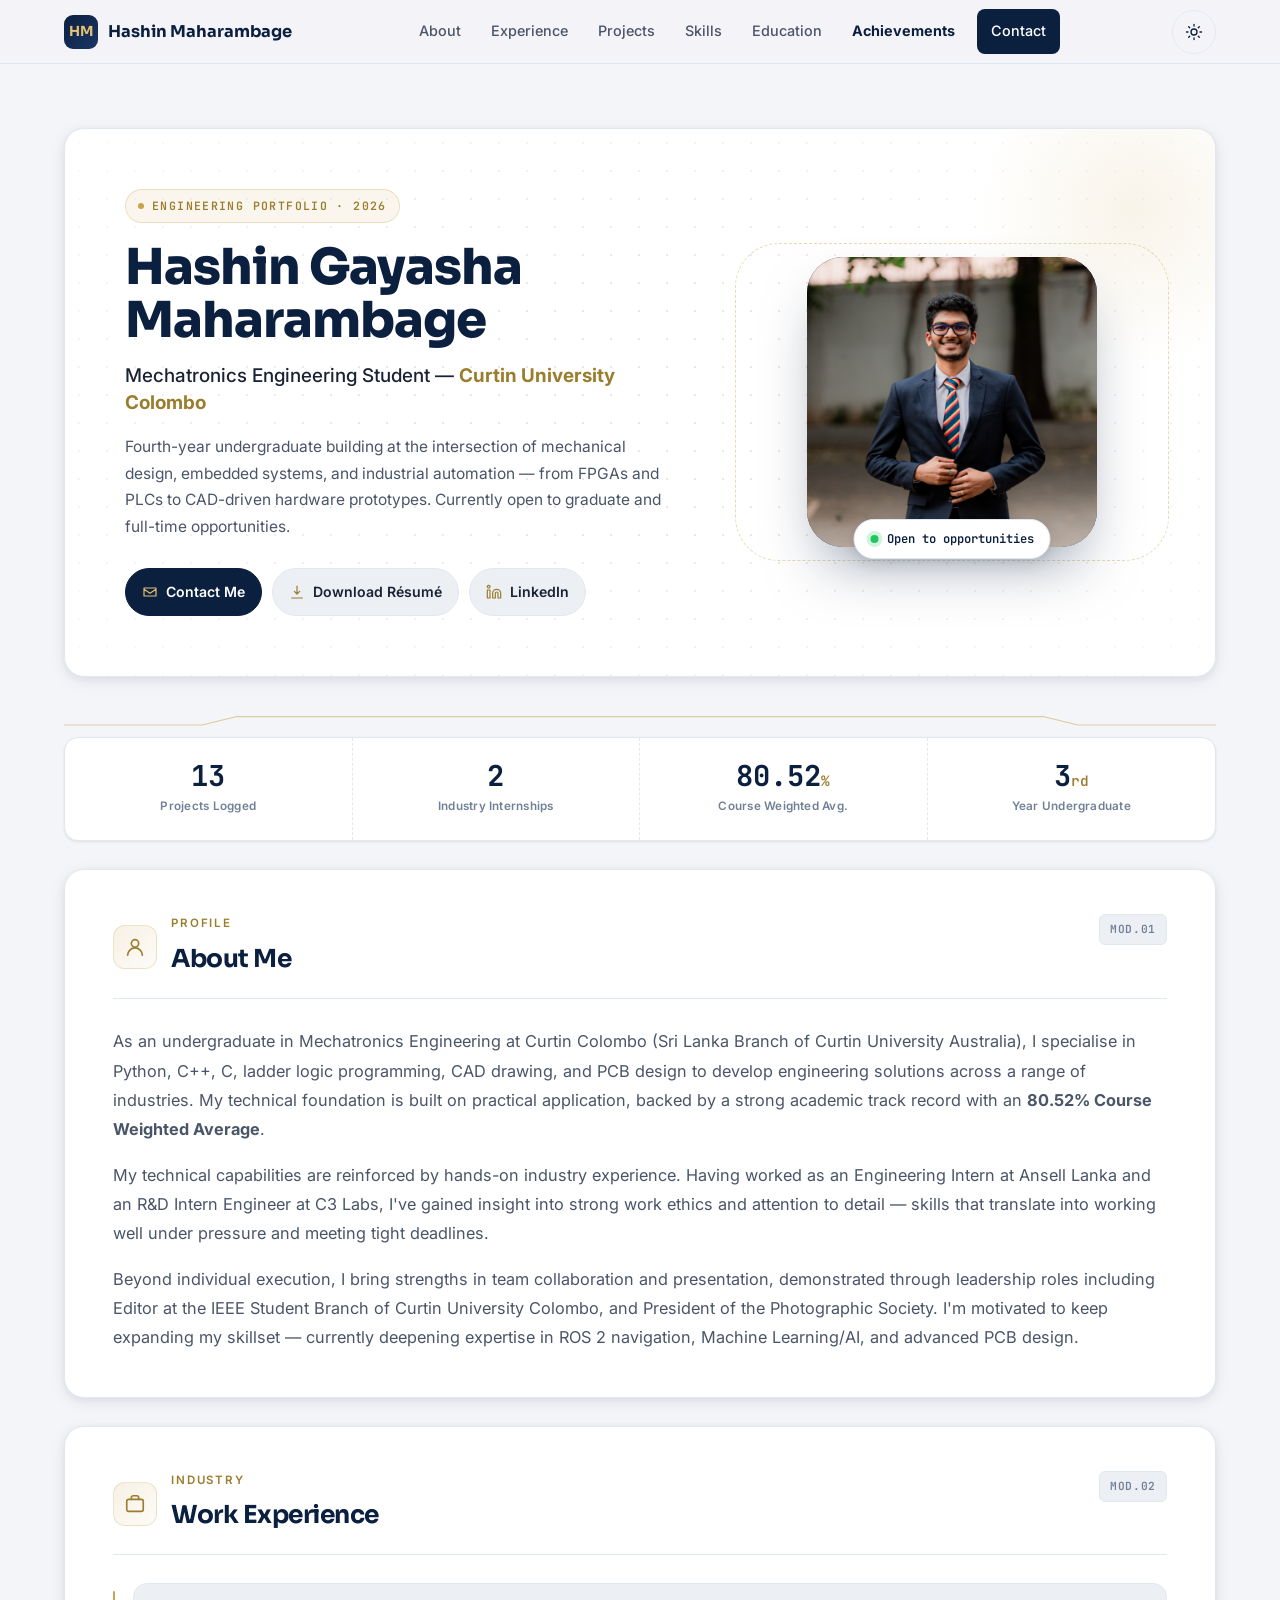
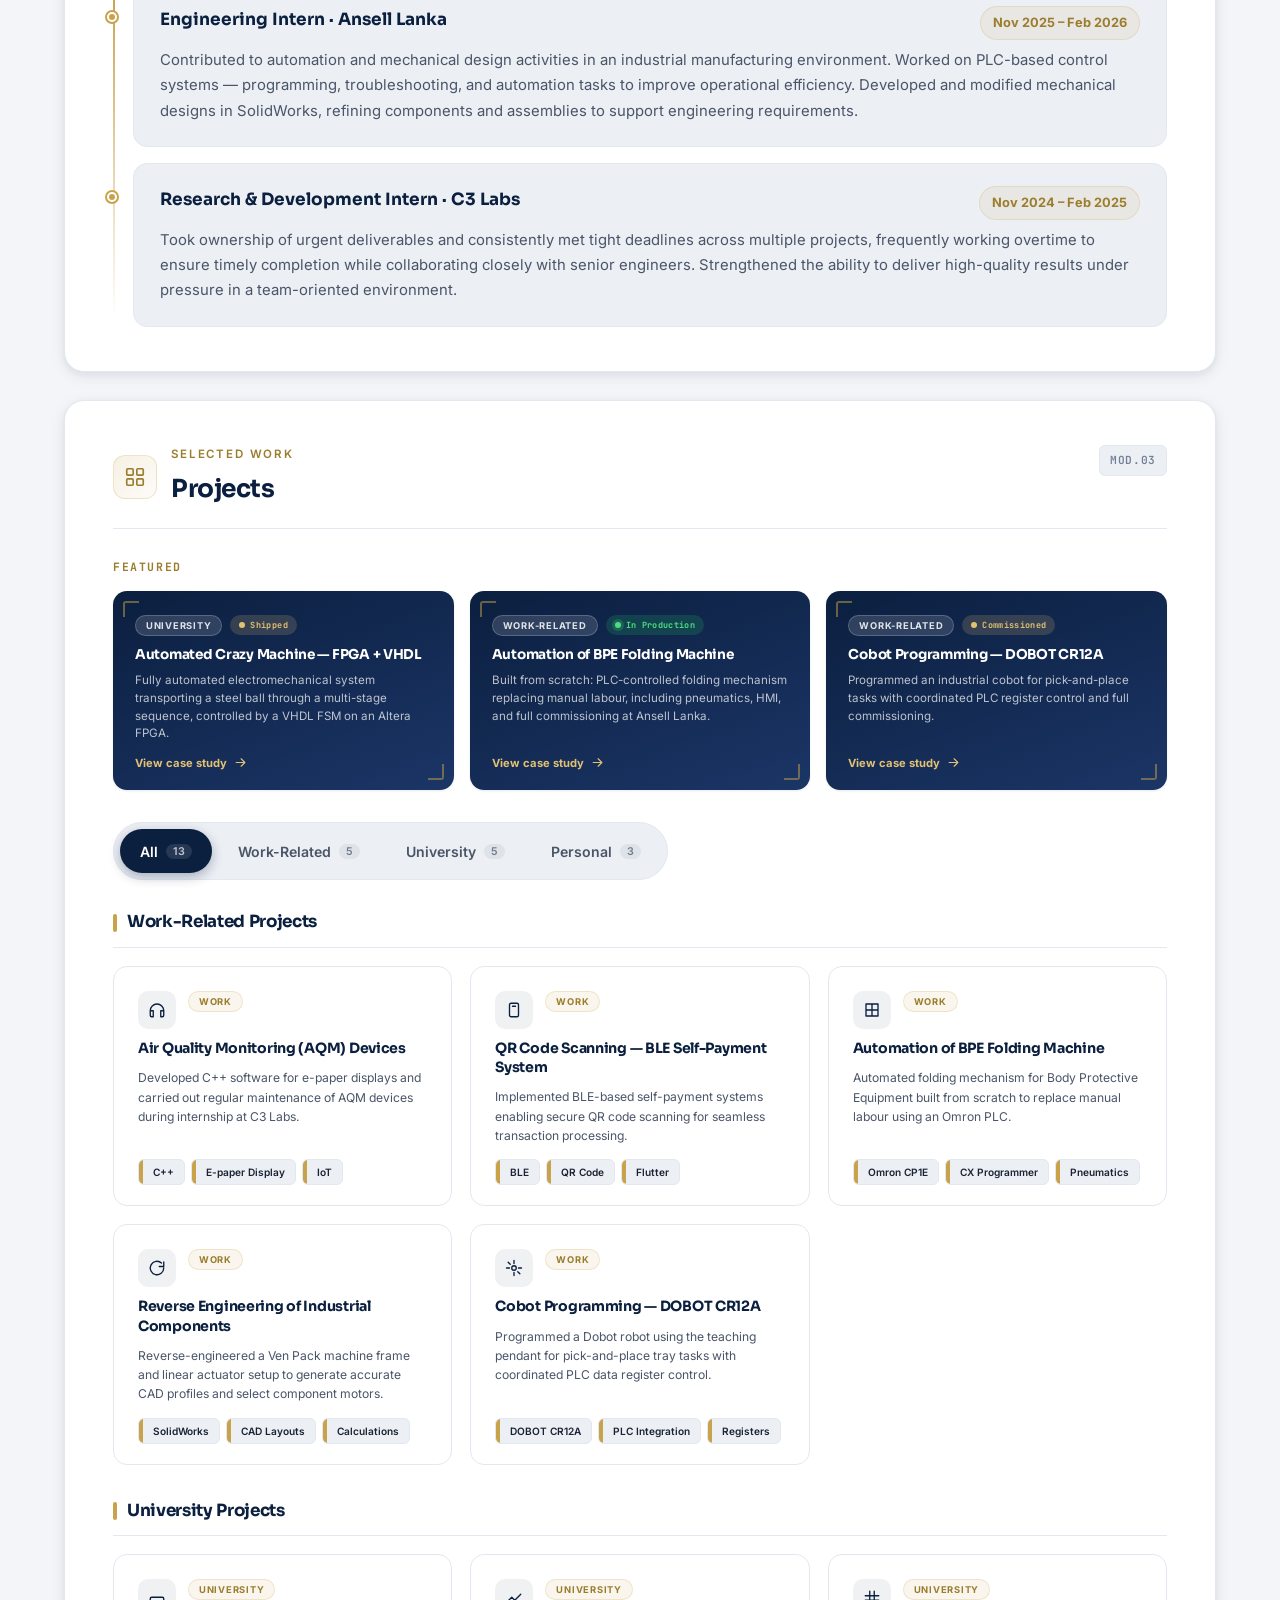
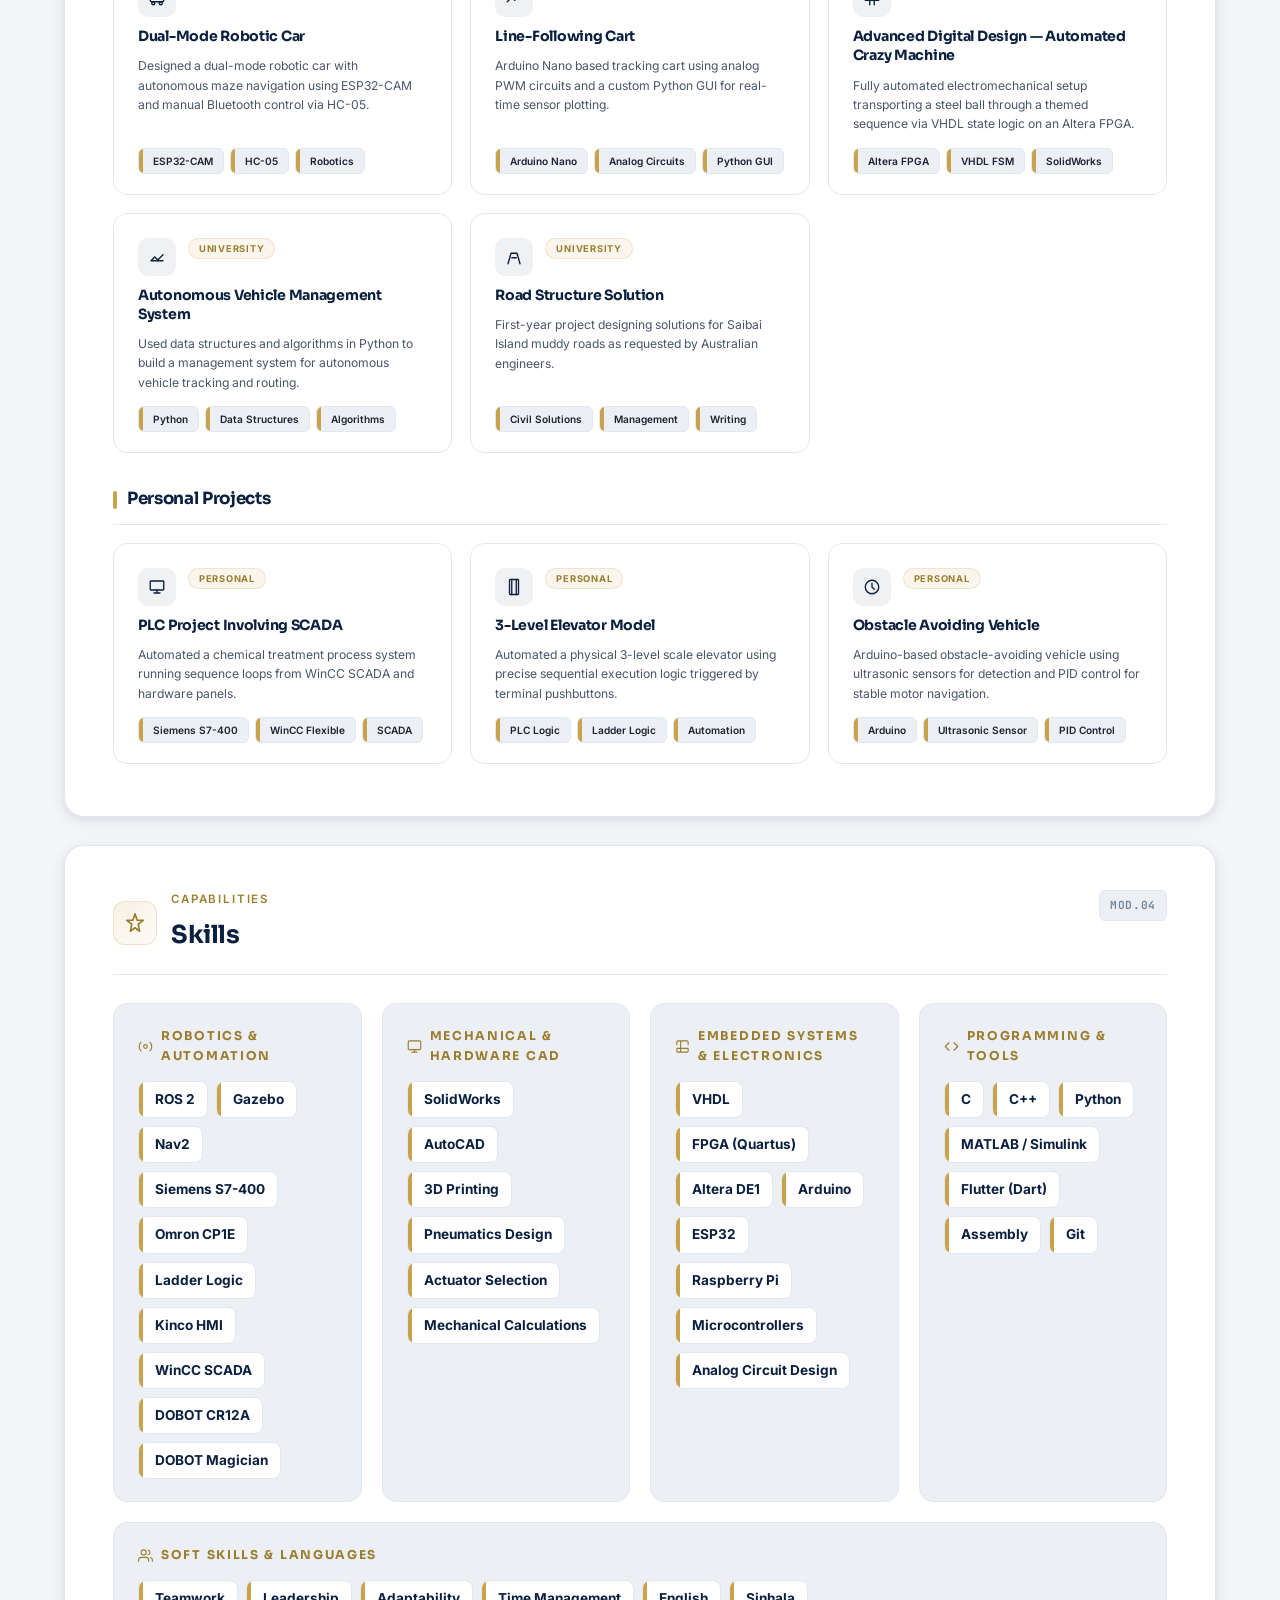
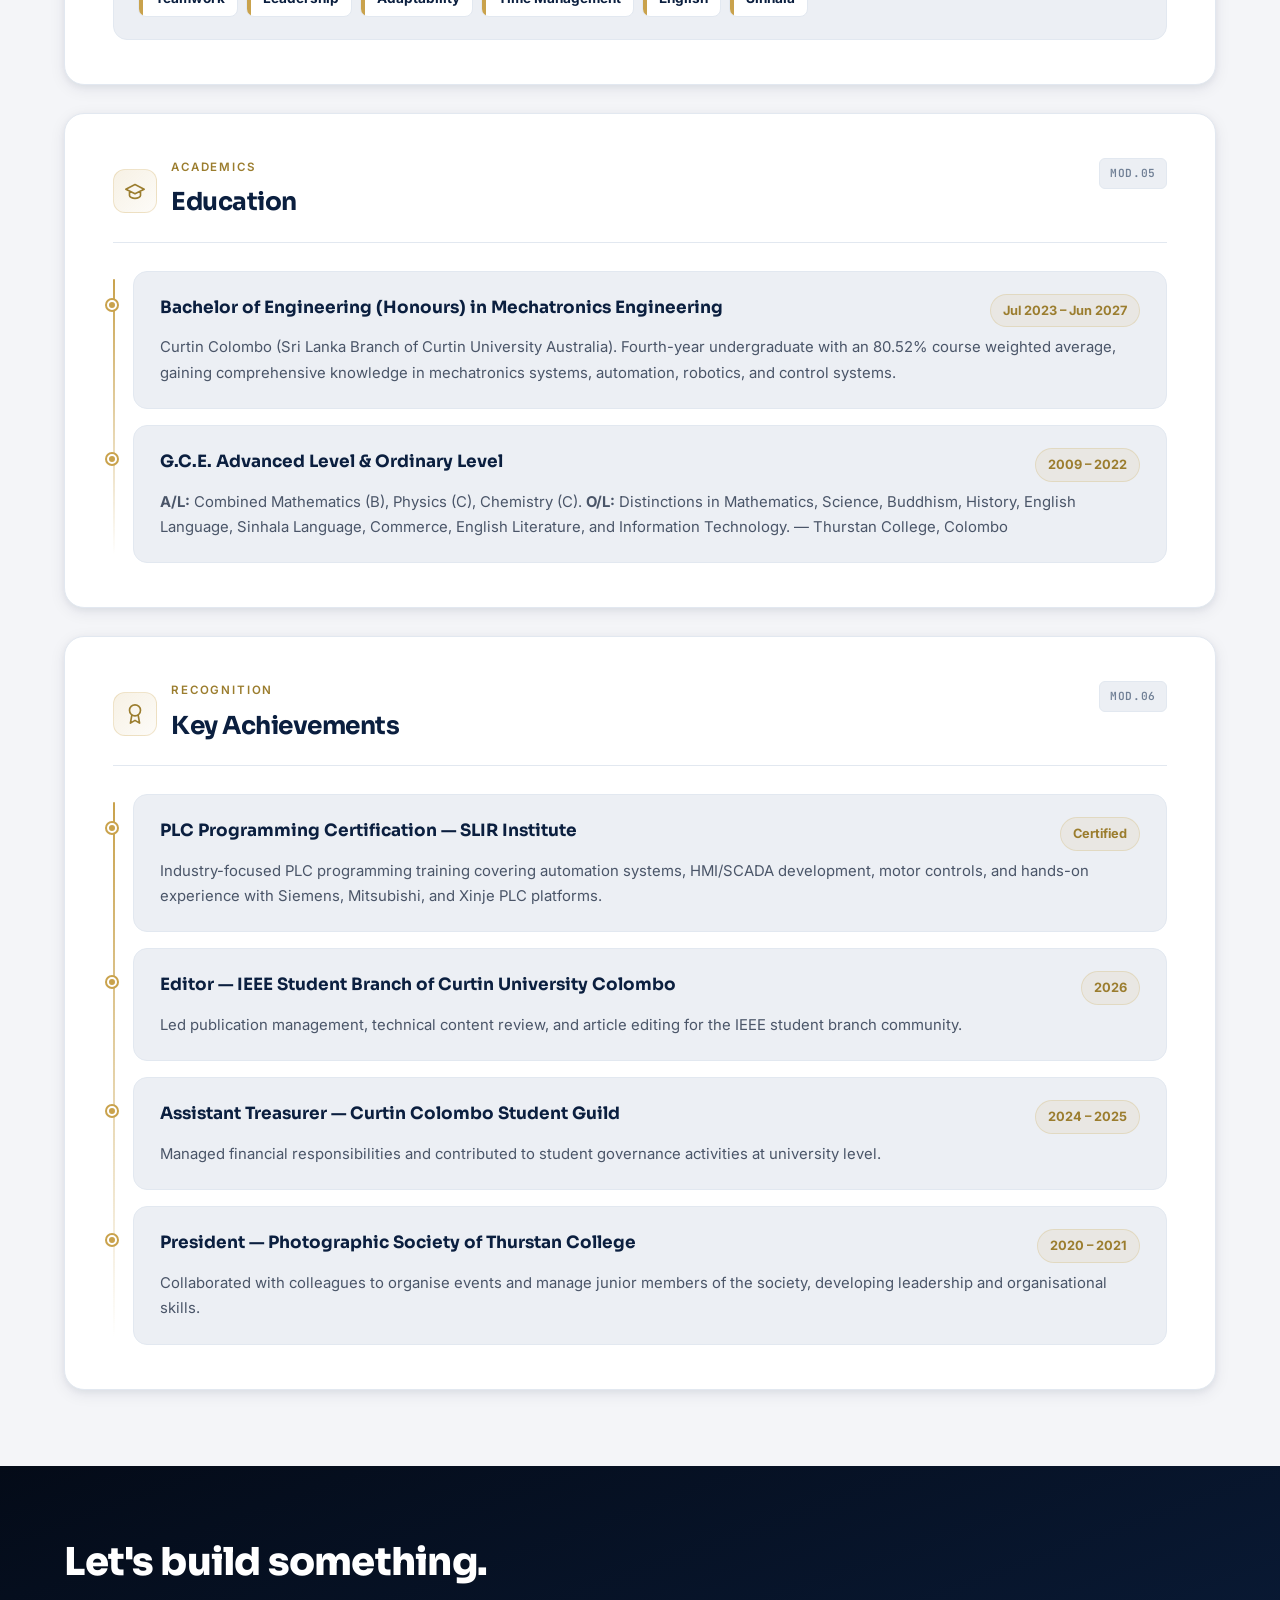
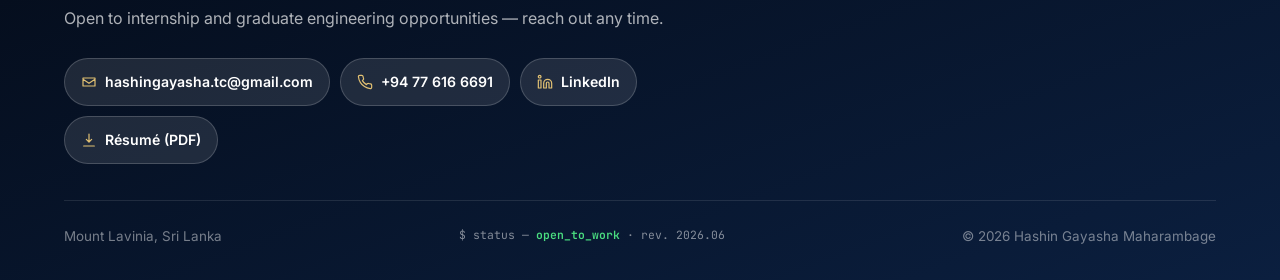
==== commit ec3b445d: "Update to fourth year, CWA 80.52%, add IEEE Editor role" ====
--- a/index.html
+++ b/index.html
@@ -105,11 +105,7 @@
         <span class="rev-tag">MOD.01</span>
       </div>
       <div class="about-content">
-        <p>As an undergraduate in Mechatronics Engineering at Curtin Colombo (Sri Lanka Branch of Curtin University Australia), I specialise in Python, C++, C, ladder logic programming, CAD drawing, and PCB design to develop engineering solutions across a range of industries. My technical foundation is built on practical application, backed by a strong academic track record.</p>
-        <div class="highlight-box">
-          <svg class="ico" viewBox="0 0 24 24"><path d="M12 2l3 7h7l-5.5 4.5L18 21l-6-4-6 4 1.5-7.5L2 9h7z"/></svg>
-          Course Weighted Average: 80.52%
-        </div>
+        <p>As an undergraduate in Mechatronics Engineering at Curtin Colombo (Sri Lanka Branch of Curtin University Australia), I specialise in Python, C++, C, ladder logic programming, CAD drawing, and PCB design to develop engineering solutions across a range of industries. My technical foundation is built on practical application, backed by a strong academic track record with an <strong>80.52% Course Weighted Average</strong>.</p>
         <p>My technical capabilities are reinforced by hands-on industry experience. Having worked as an Engineering Intern at Ansell Lanka and an R&amp;D Intern Engineer at C3 Labs, I've gained insight into strong work ethics and attention to detail — skills that translate into working well under pressure and meeting tight deadlines.</p>
         <p>Beyond individual execution, I bring strengths in team collaboration and presentation, demonstrated through leadership roles including Editor at the IEEE Student Branch of Curtin University Colombo, and President of the Photographic Society. I'm motivated to keep expanding my skillset — currently deepening expertise in ROS 2 navigation, Machine Learning/AI, and advanced PCB design.</p>
       </div>
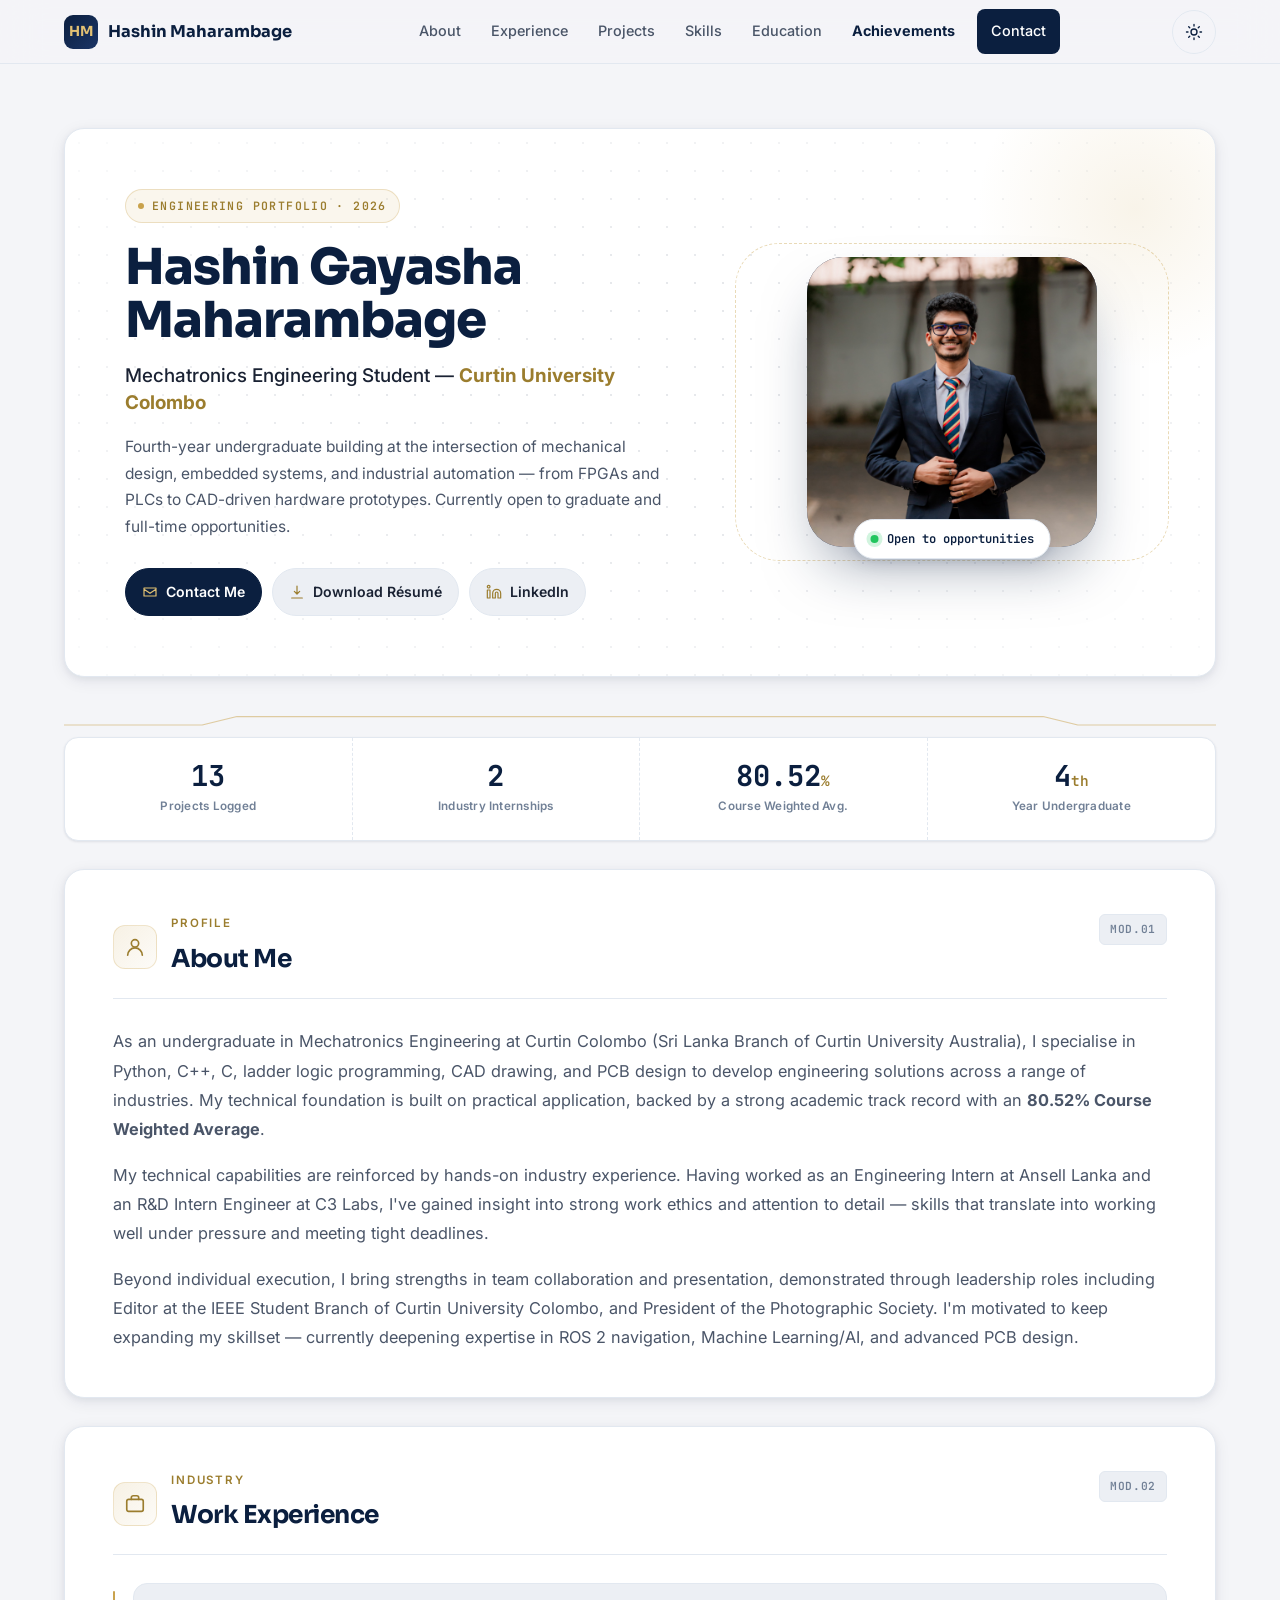
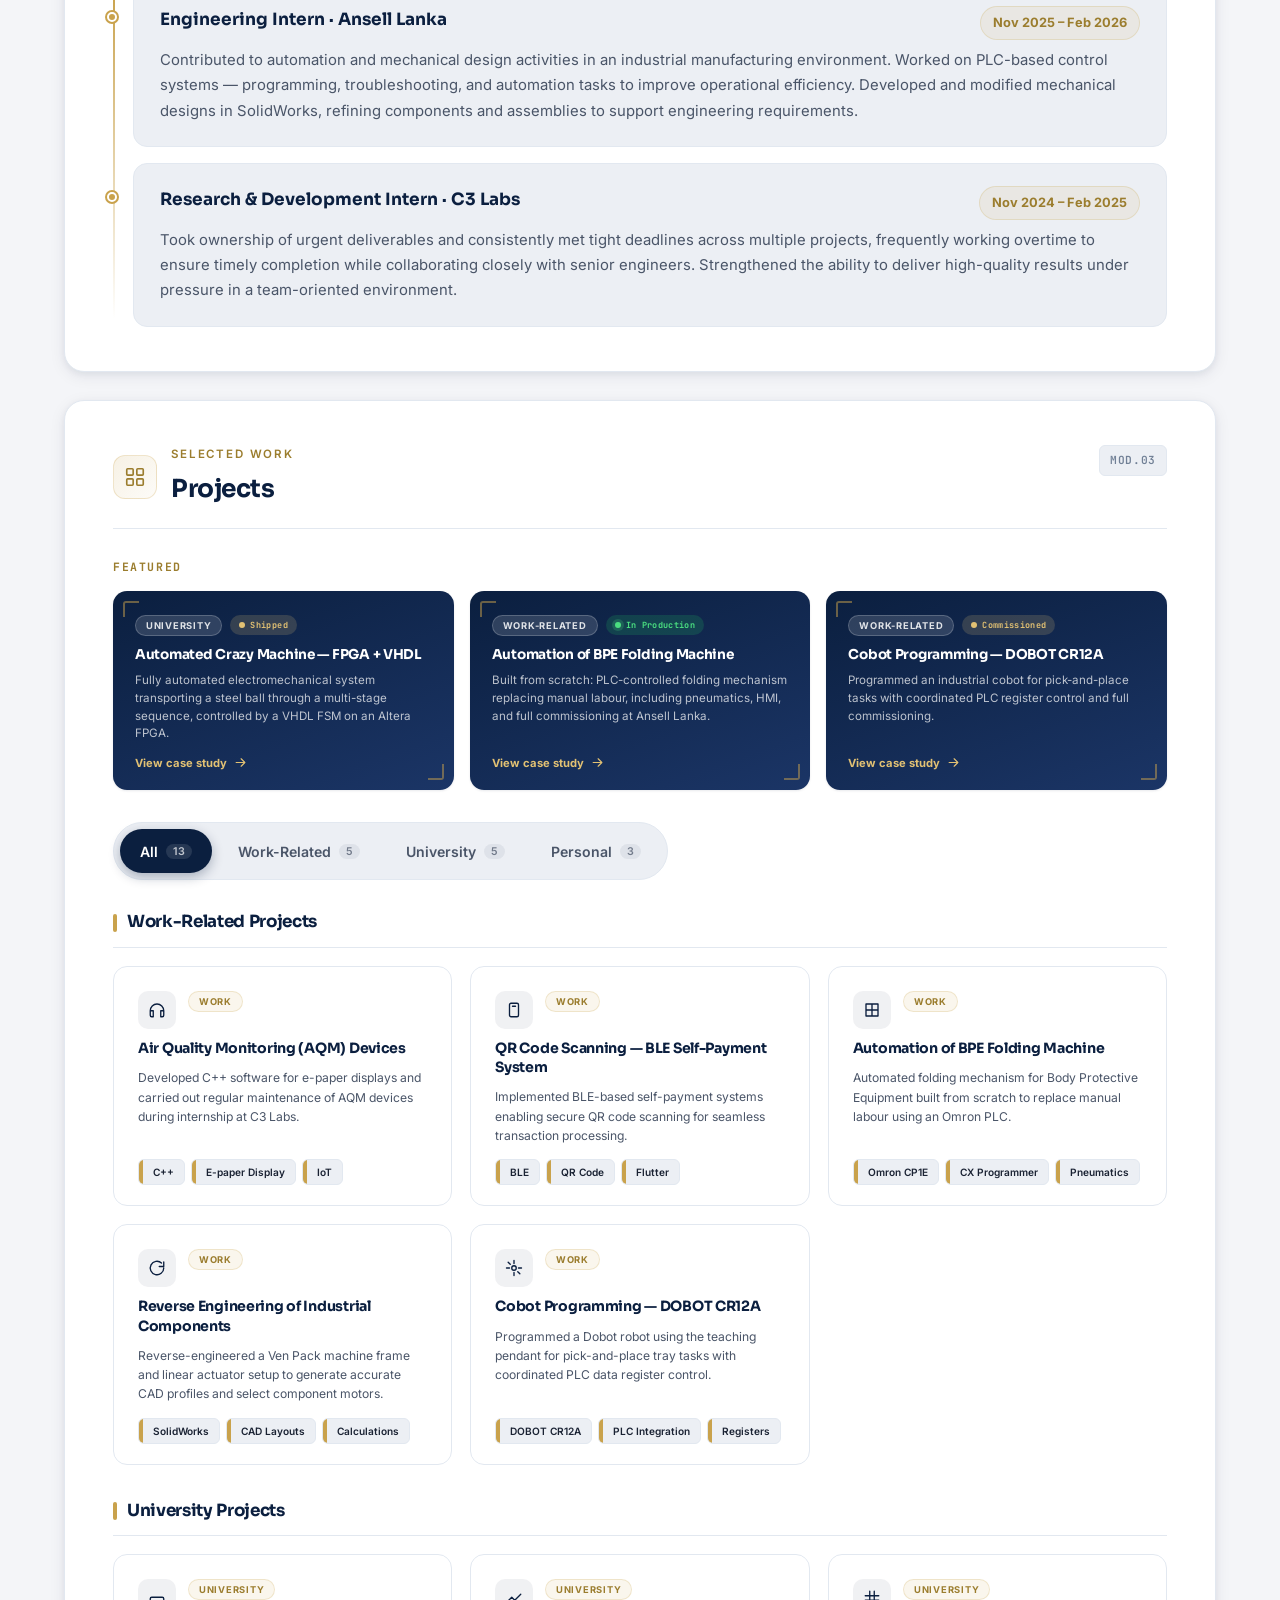
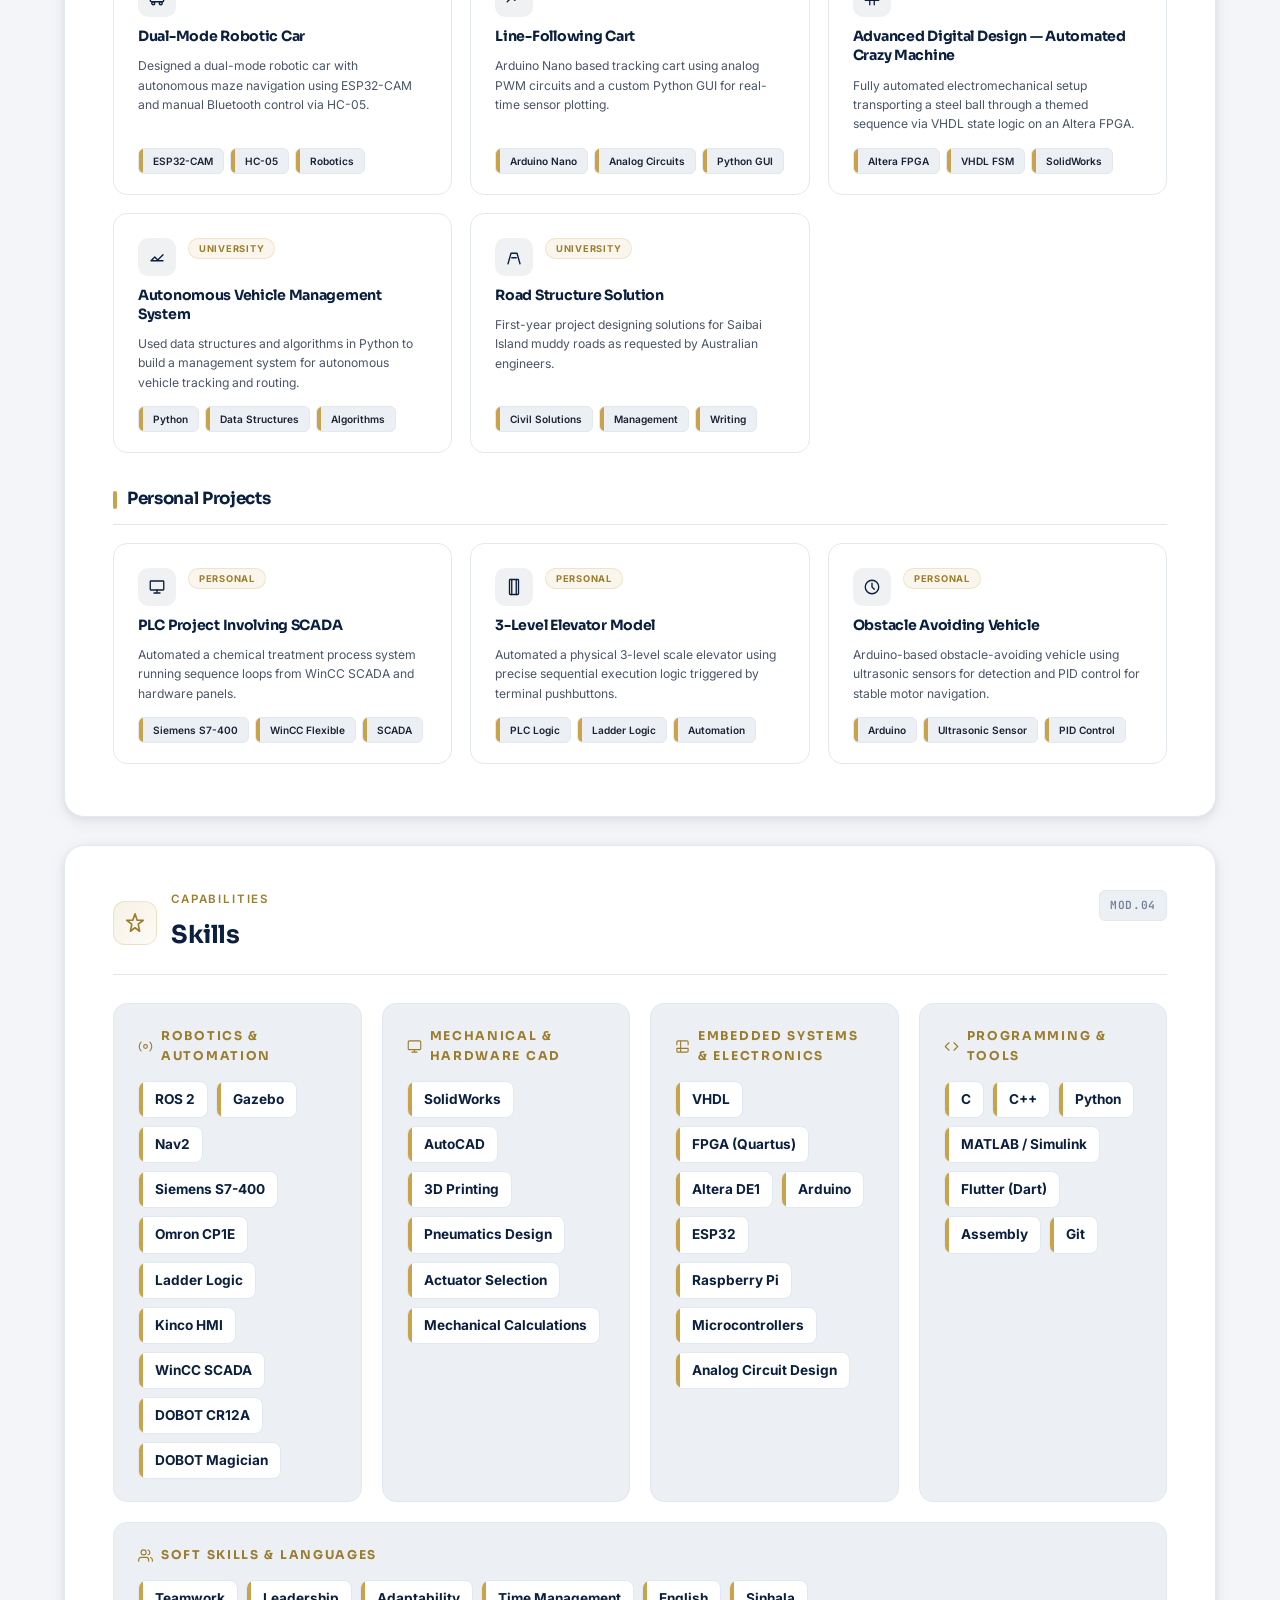
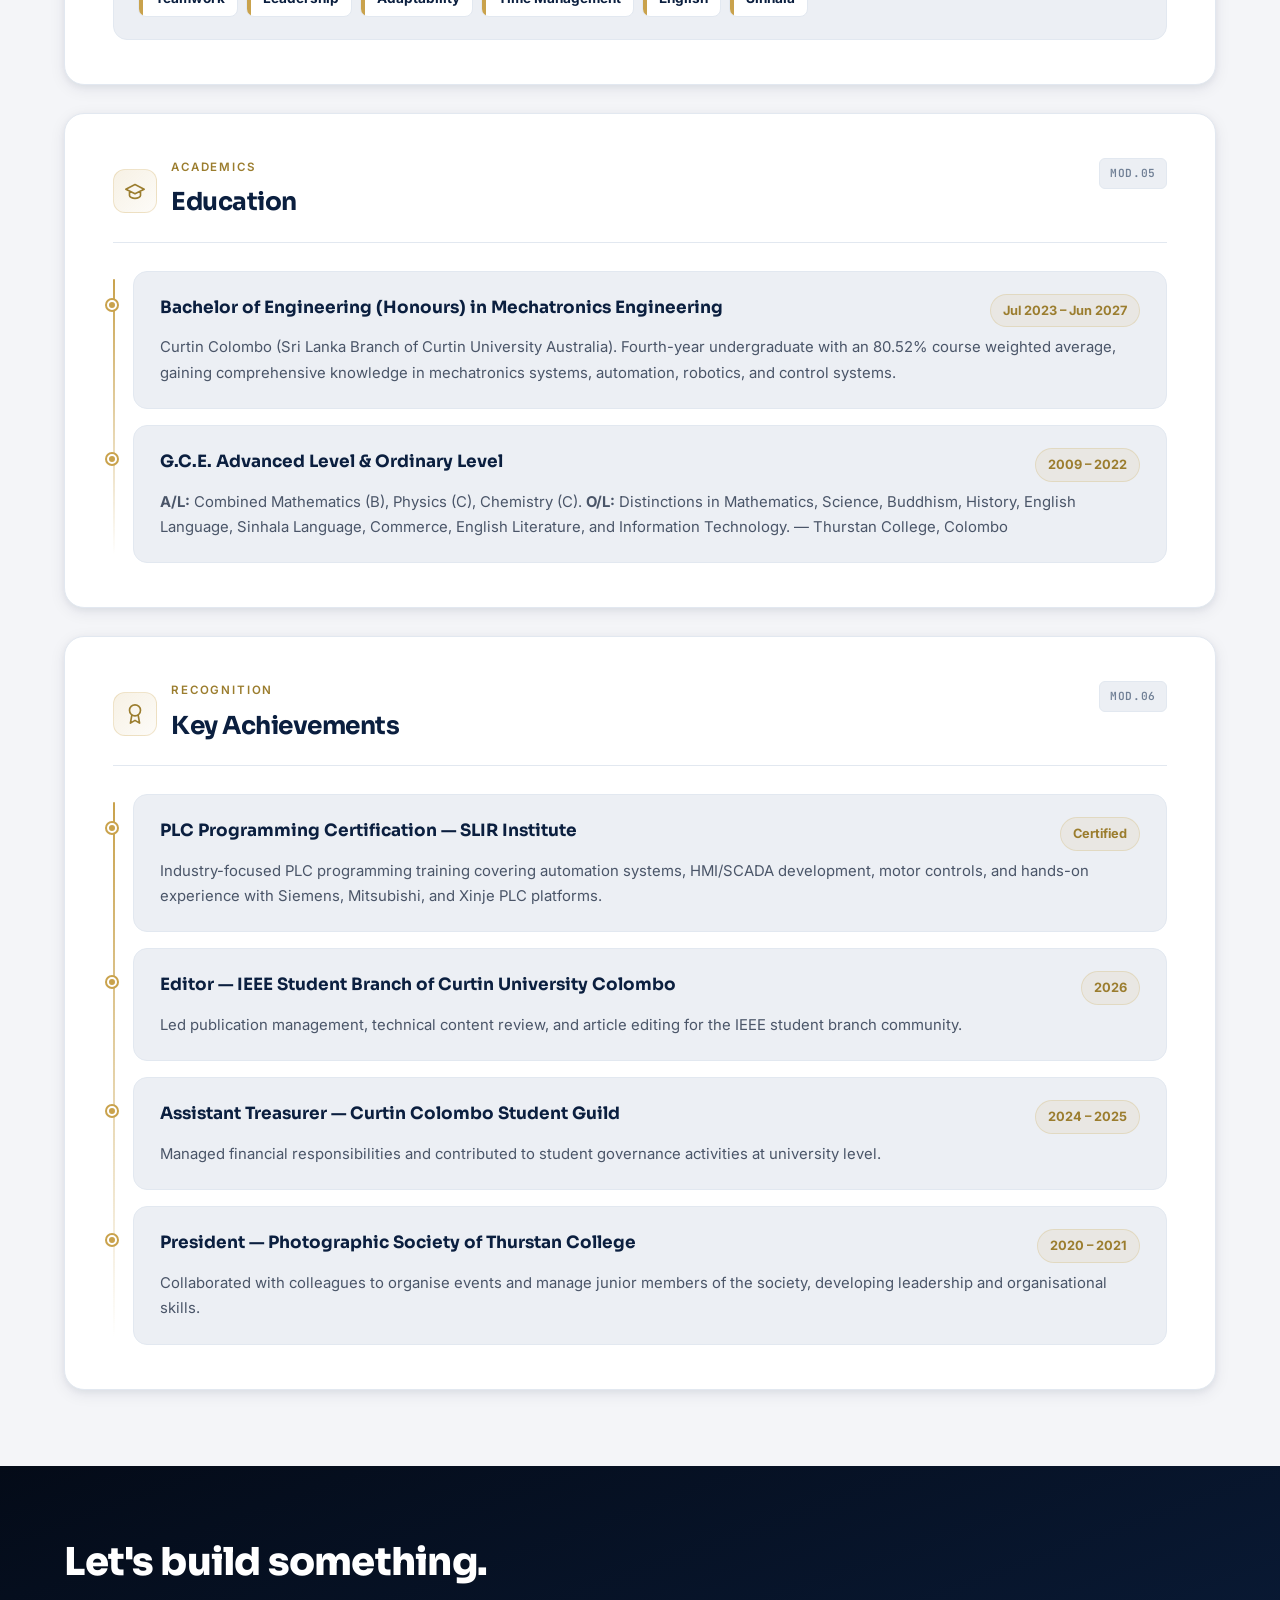
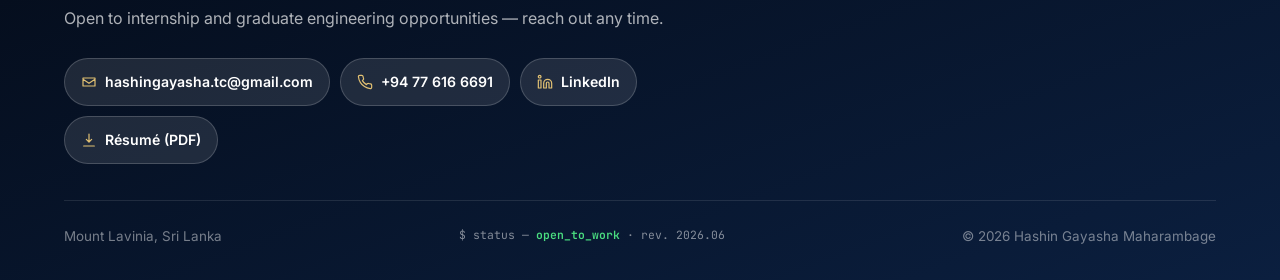
==== commit f9c75d99: "Update undergraduate year from 3rd to 4th" ====
--- a/index.html
+++ b/index.html
@@ -91,7 +91,7 @@
         <div class="stat-node"><span class="stat-num">13</span><span class="stat-label">Projects Logged</span></div>
         <div class="stat-node"><span class="stat-num">2</span><span class="stat-label">Industry Internships</span></div>
         <div class="stat-node"><span class="stat-num">80.52<small>%</small></span><span class="stat-label">Course Weighted Avg.</span></div>
-        <div class="stat-node"><span class="stat-num">3<small>rd</small></span><span class="stat-label">Year Undergraduate</span></div>
+        <div class="stat-node"><span class="stat-num">4<small>th</small></span><span class="stat-label">Year Undergraduate</span></div>
       </div>
     </section>
 
@@ -542,4 +542,4 @@
 <script src="projects-data.js"></script>
 <script src="script.js"></script>
 </body>
-</html>+</html>
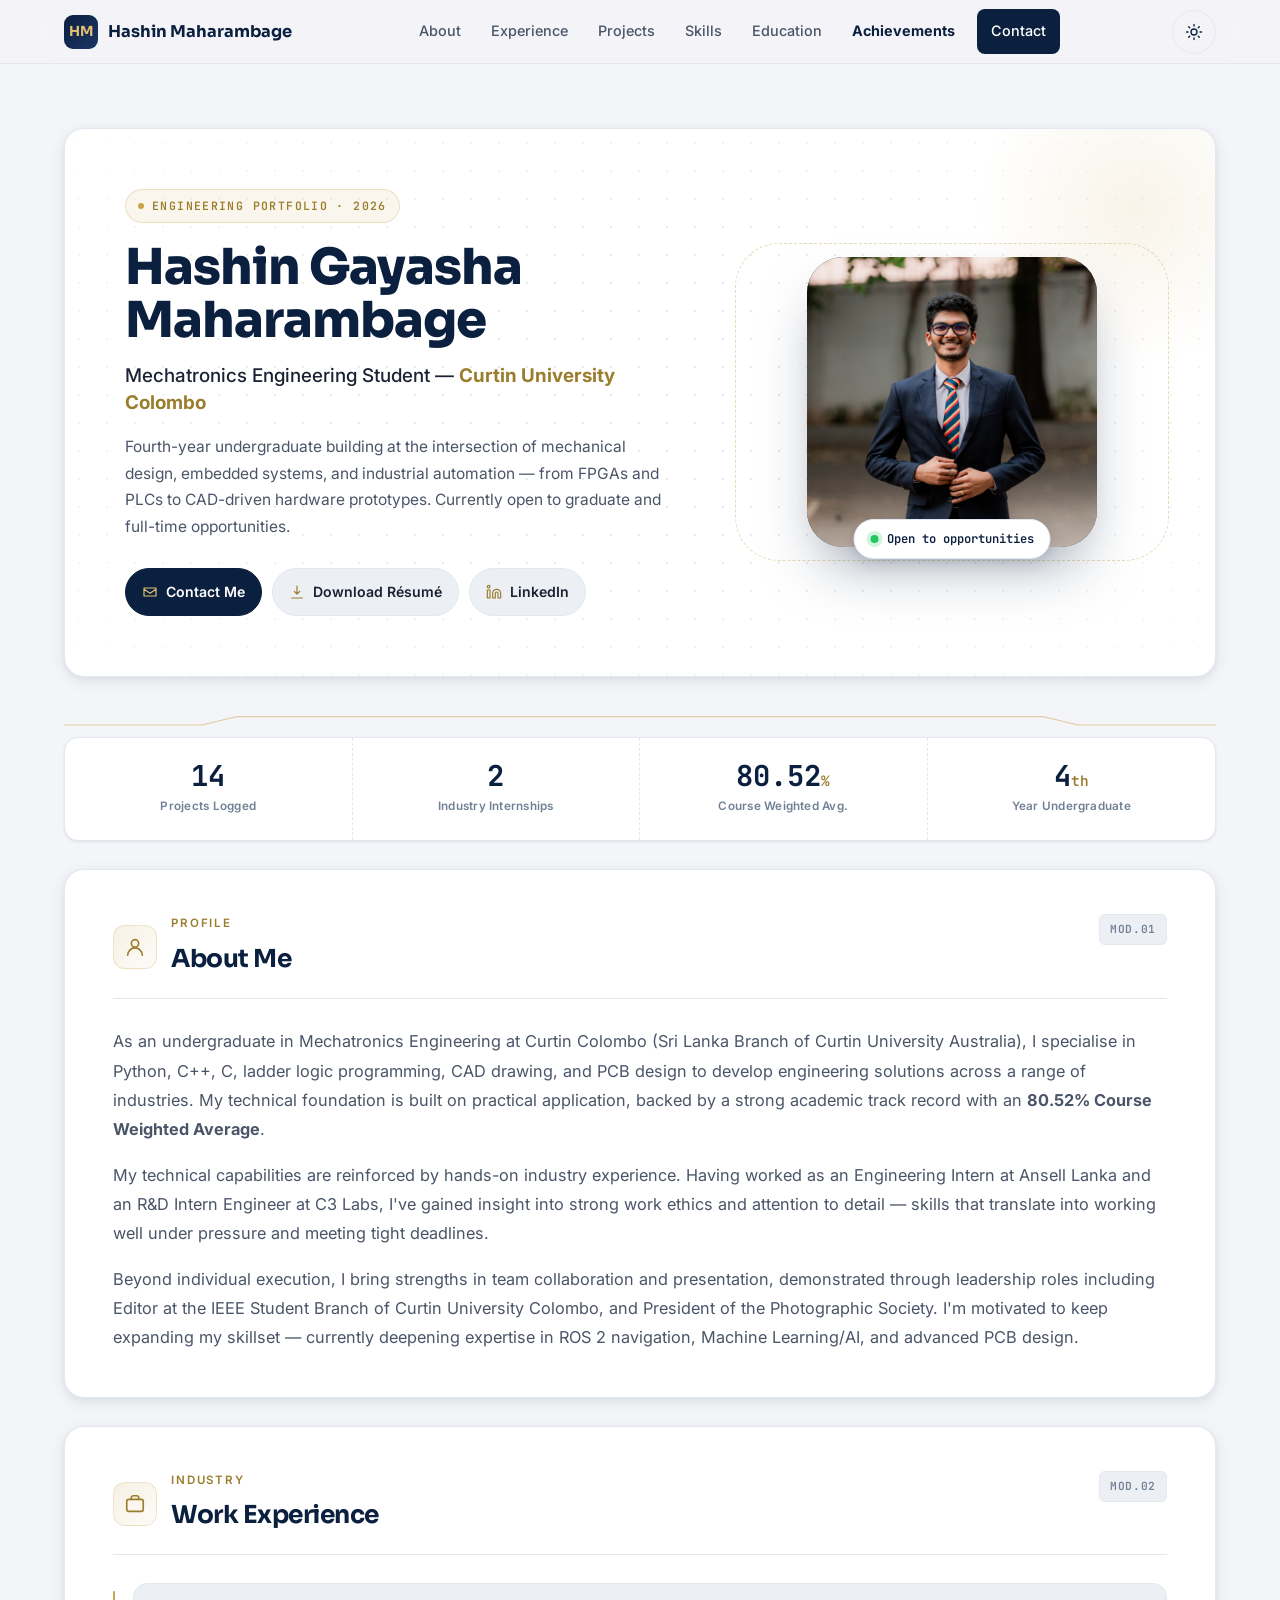
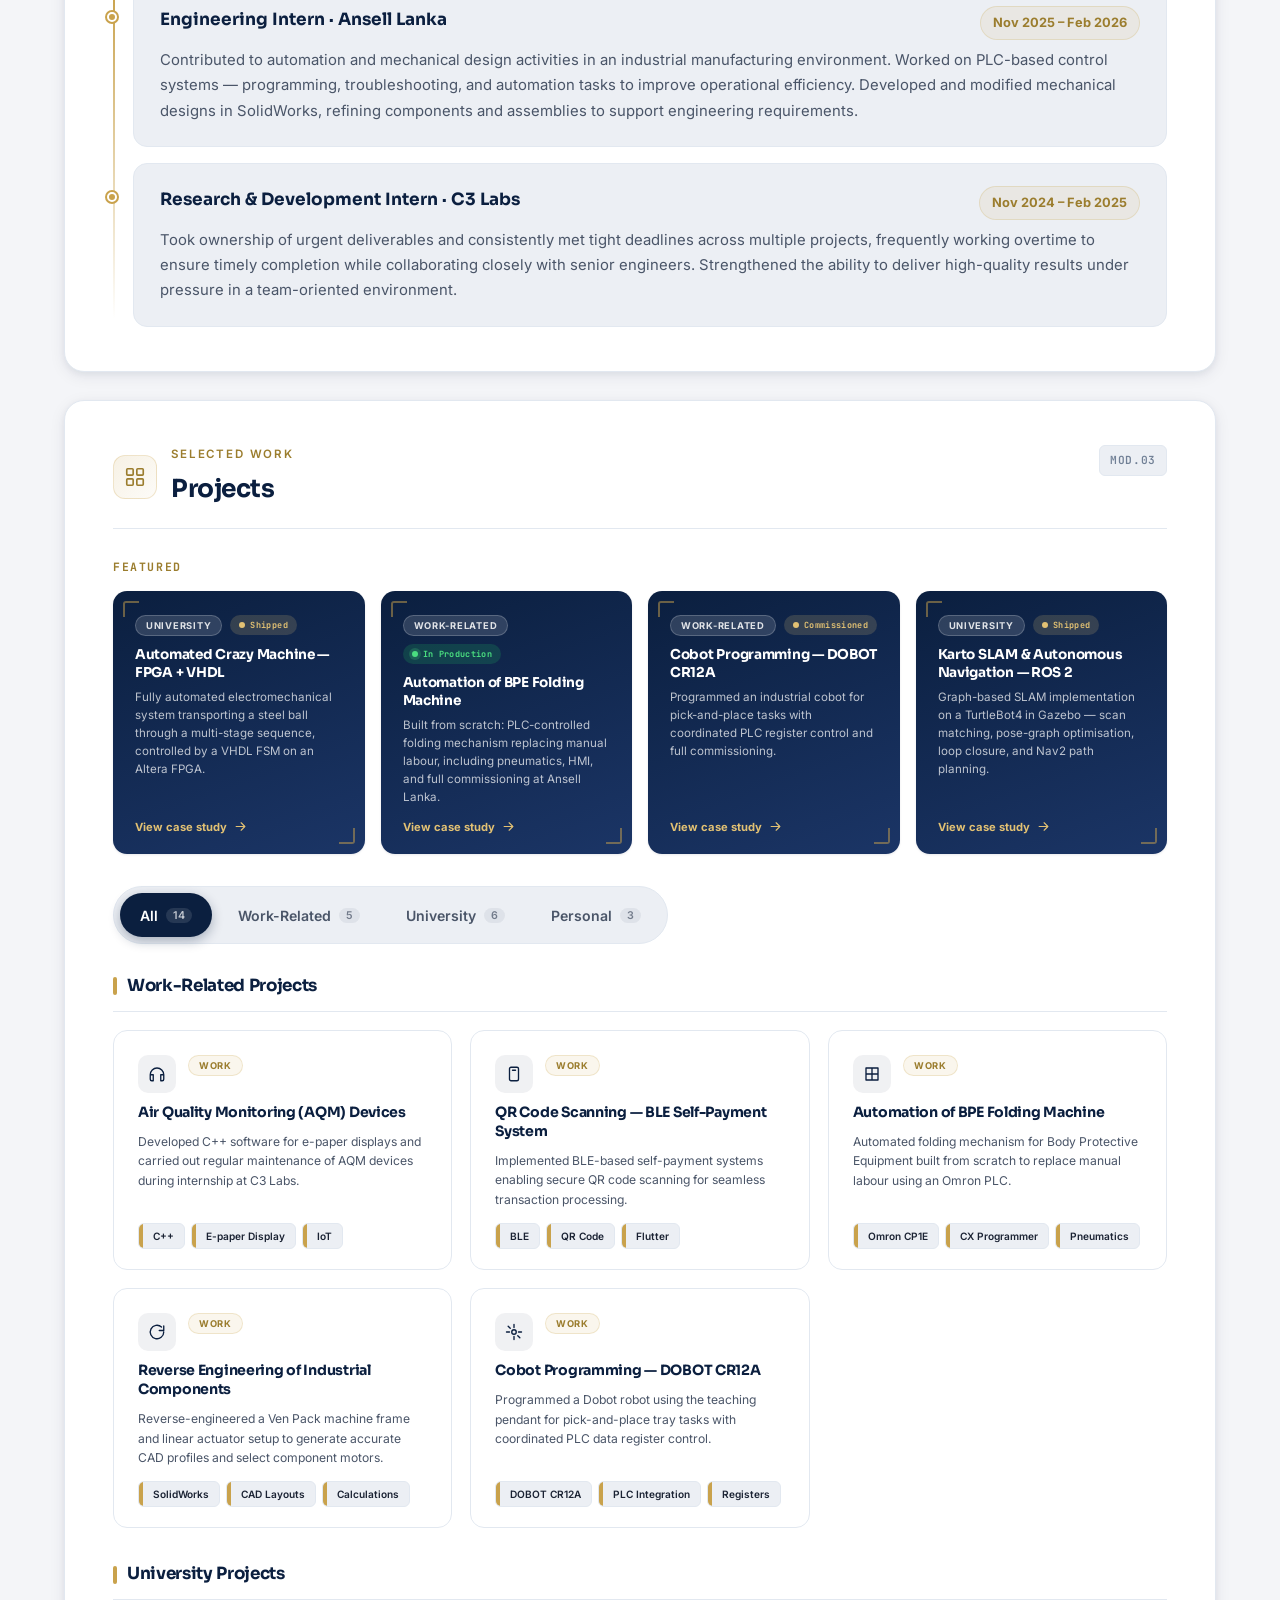
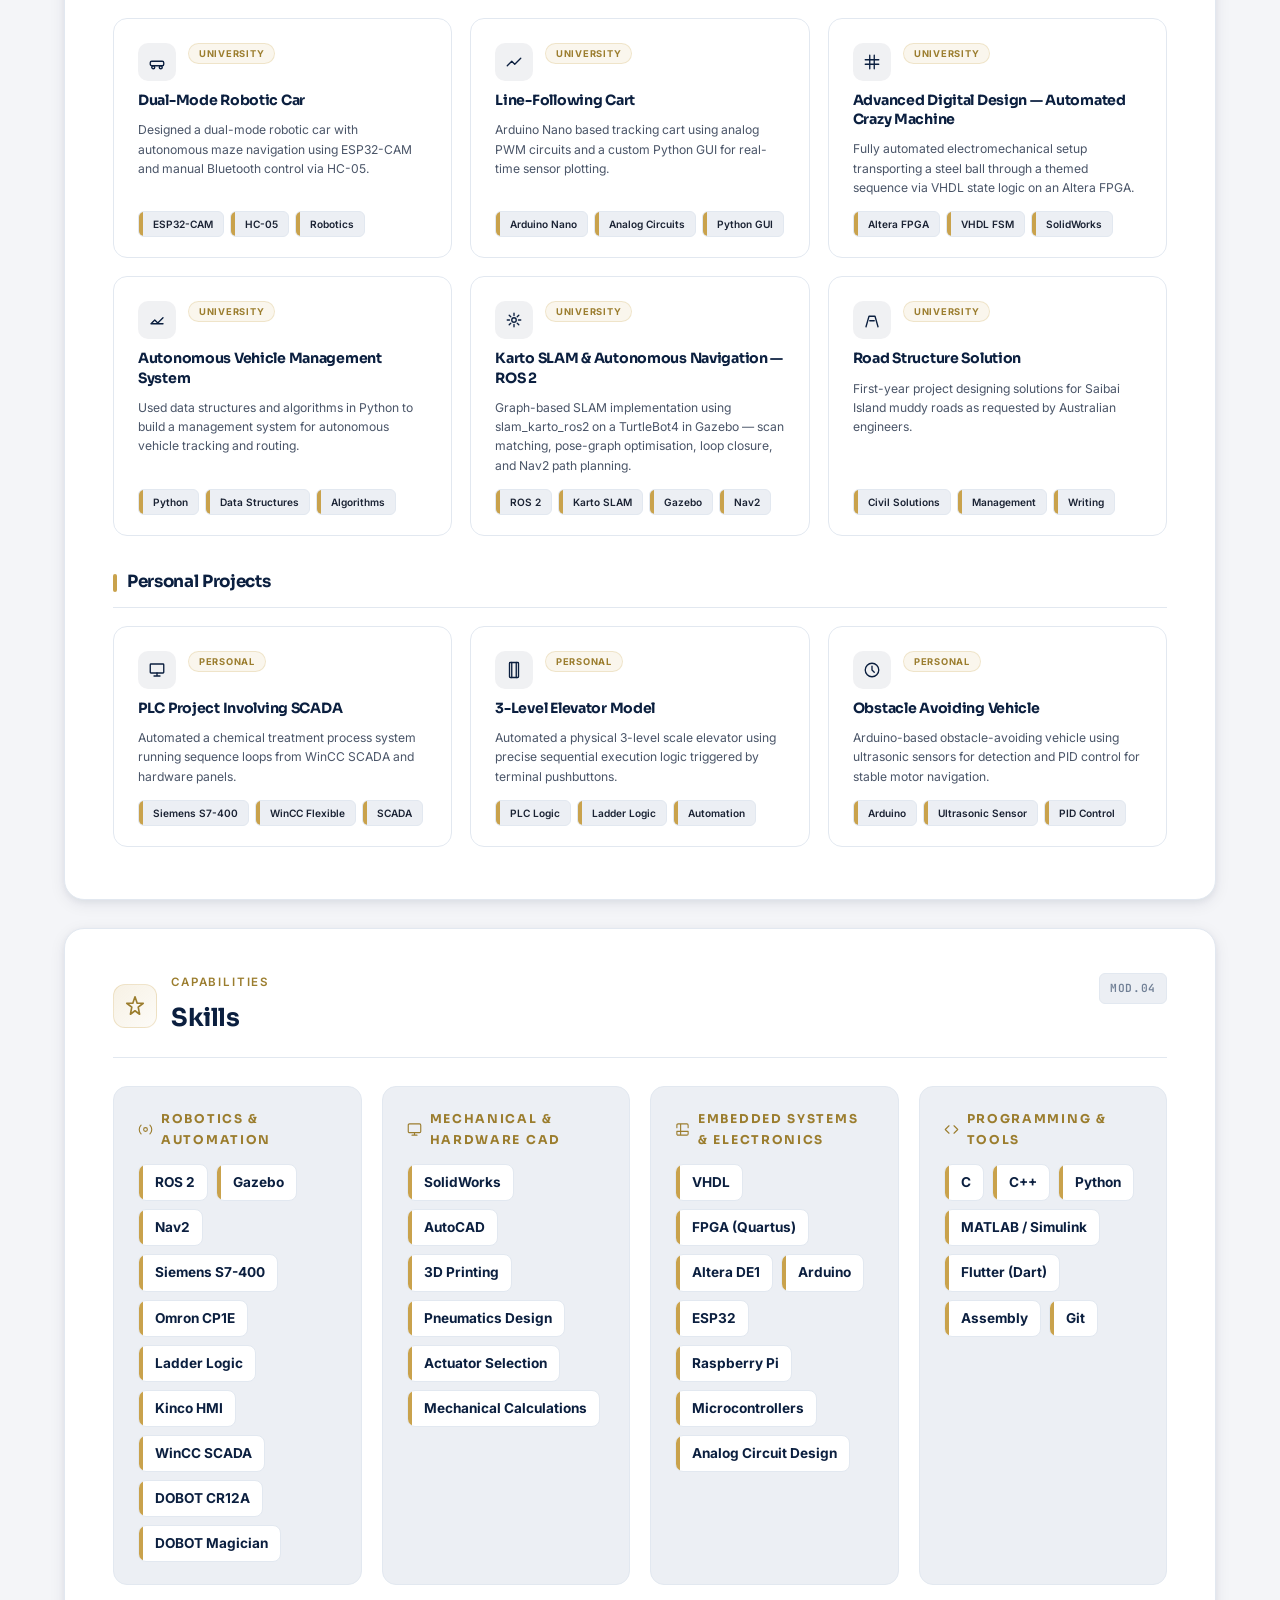
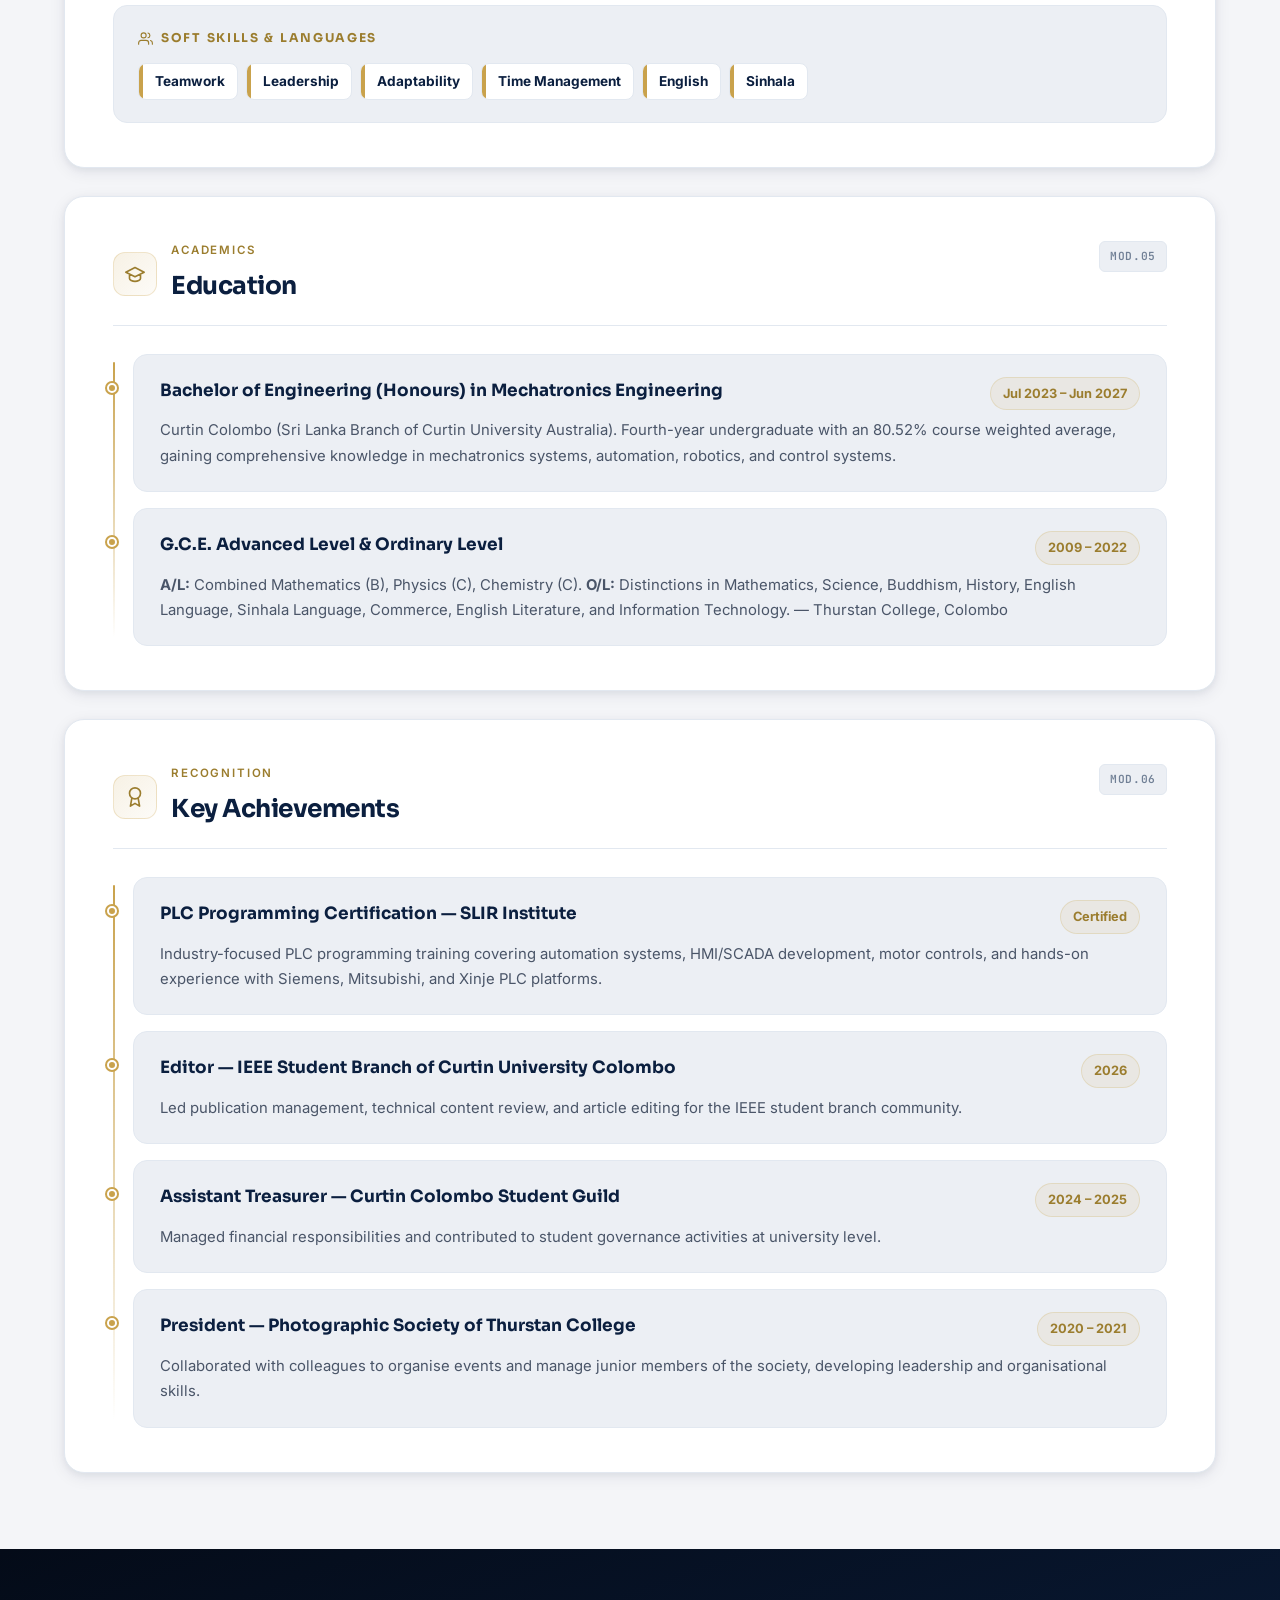
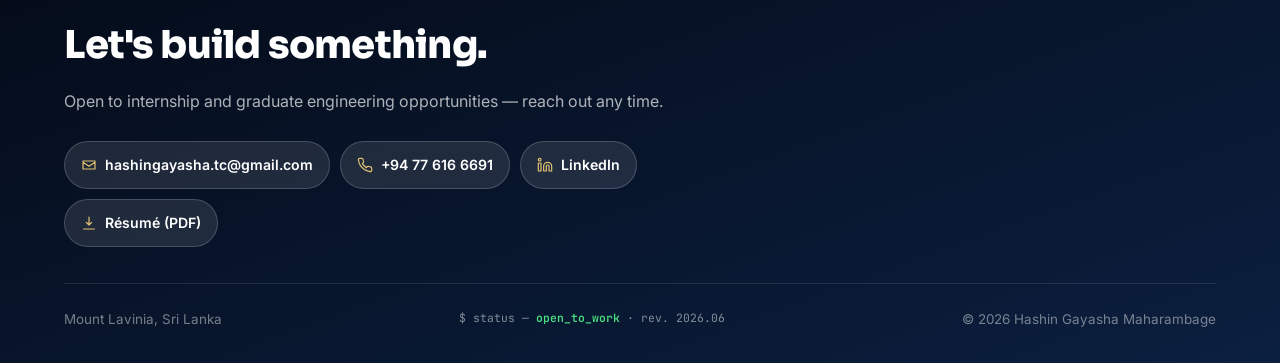
==== commit c71832a6: "Add Karto SLAM project, update counts to 14, remove CWA highlight box" ====
--- a/index.html
+++ b/index.html
@@ -88,7 +88,7 @@
         <path id="tracePath" d="M0,20 L120,20 L150,8 L850,8 L880,20 L1000,20"/>
       </svg>
       <div class="stats-grid">
-        <div class="stat-node"><span class="stat-num">13</span><span class="stat-label">Projects Logged</span></div>
+        <div class="stat-node"><span class="stat-num">14</span><span class="stat-label">Projects Logged</span></div>
         <div class="stat-node"><span class="stat-num">2</span><span class="stat-label">Industry Internships</span></div>
         <div class="stat-node"><span class="stat-num">80.52<small>%</small></span><span class="stat-label">Course Weighted Avg.</span></div>
         <div class="stat-node"><span class="stat-num">4<small>th</small></span><span class="stat-label">Year Undergraduate</span></div>
@@ -177,12 +177,21 @@
           <p class="featured-desc">Programmed an industrial cobot for pick-and-place tasks with coordinated PLC register control and full commissioning.</p>
           <span class="featured-cta">View case study <svg class="ico" viewBox="0 0 24 24"><path d="M5 12h14M13 6l6 6-6 6"/></svg></span>
         </button>
+        <button class="featured-card" type="button" data-modal="modal-karto-slam" aria-haspopup="dialog">
+          <div class="featured-card-tags">
+            <span class="project-tag-cat">University</span>
+            <span class="status-chip status-shipped">Shipped</span>
+          </div>
+          <h3 class="featured-title">Karto SLAM &amp; Autonomous Navigation — ROS 2</h3>
+          <p class="featured-desc">Graph-based SLAM implementation on a TurtleBot4 in Gazebo — scan matching, pose-graph optimisation, loop closure, and Nav2 path planning.</p>
+          <span class="featured-cta">View case study <svg class="ico" viewBox="0 0 24 24"><path d="M5 12h14M13 6l6 6-6 6"/></svg></span>
+        </button>
       </div>
 
       <div class="filter-bar" role="tablist" aria-label="Filter projects">
-        <button class="filter-btn active" type="button" role="tab" aria-selected="true"  data-filter="all">All <span class="count">13</span></button>
+        <button class="filter-btn active" type="button" role="tab" aria-selected="true"  data-filter="all">All <span class="count">14</span></button>
         <button class="filter-btn"        type="button" role="tab" aria-selected="false" data-filter="work">Work-Related <span class="count">5</span></button>
-        <button class="filter-btn"        type="button" role="tab" aria-selected="false" data-filter="university">University <span class="count">5</span></button>
+        <button class="filter-btn"        type="button" role="tab" aria-selected="false" data-filter="university">University <span class="count">6</span></button>
         <button class="filter-btn"        type="button" role="tab" aria-selected="false" data-filter="personal">Personal <span class="count">3</span></button>
       </div>
 
@@ -289,6 +298,17 @@
           <p class="project-description">Used data structures and algorithms in Python to build a management system for autonomous vehicle tracking and routing.</p>
           <div class="project-tech-row">
             <span class="project-tech">Python</span><span class="project-tech">Data Structures</span><span class="project-tech">Algorithms</span>
+          </div>
+        </button>
+        <button class="project-card" type="button" data-category="university" data-modal="modal-karto-slam" aria-haspopup="dialog">
+          <div class="project-card-head">
+            <div class="project-card-icon"><svg class="ico" viewBox="0 0 24 24"><circle cx="12" cy="12" r="3"/><path d="M3 12h3M18 12h3M12 3v3M12 18v3M5.6 5.6l2.1 2.1M16.3 16.3l2.1 2.1M5.6 18.4l2.1-2.1M16.3 7.7l2.1-2.1"/></svg></div>
+            <span class="project-tag-cat">University</span>
+          </div>
+          <h4 class="project-title">Karto SLAM &amp; Autonomous Navigation — ROS 2</h4>
+          <p class="project-description">Graph-based SLAM implementation using slam_karto_ros2 on a TurtleBot4 in Gazebo — scan matching, pose-graph optimisation, loop closure, and Nav2 path planning.</p>
+          <div class="project-tech-row">
+            <span class="project-tech">ROS 2</span><span class="project-tech">Karto SLAM</span><span class="project-tech">Gazebo</span><span class="project-tech">Nav2</span>
           </div>
         </button>
         <button class="project-card" type="button" data-category="university" data-modal="modal-road" aria-haspopup="dialog">
--- a/styles.css
+++ b/styles.css
@@ -434,7 +434,7 @@
 [data-theme="dark"] .featured-label { color:var(--accent); }
 
 .featured-grid {
-  display:grid; grid-template-columns:repeat(3,1fr);
+  display:grid; grid-template-columns:repeat(4,1fr);
   gap:16px; margin-bottom:32px;
 }
 
@@ -806,7 +806,7 @@
 .build-log-accent { color:#4ade80; font-weight:600; }
 
 /* ── RESPONSIVE ─────────────────────────────────────────────── */
-@media (max-width:1024px) { .featured-grid { grid-template-columns:1fr 1fr; } }
+@media (max-width:1100px) { .featured-grid { grid-template-columns:1fr 1fr; } }
 @media (max-width:700px)  { .featured-grid { grid-template-columns:1fr; } }
 
 @media (max-width:900px) {
@@ -923,4 +923,4 @@
 @media (max-width: 600px) {
   .skills-grid-4 { grid-template-columns: 1fr; }
   .skills-category-soft { grid-column: 1; }
-}
+}
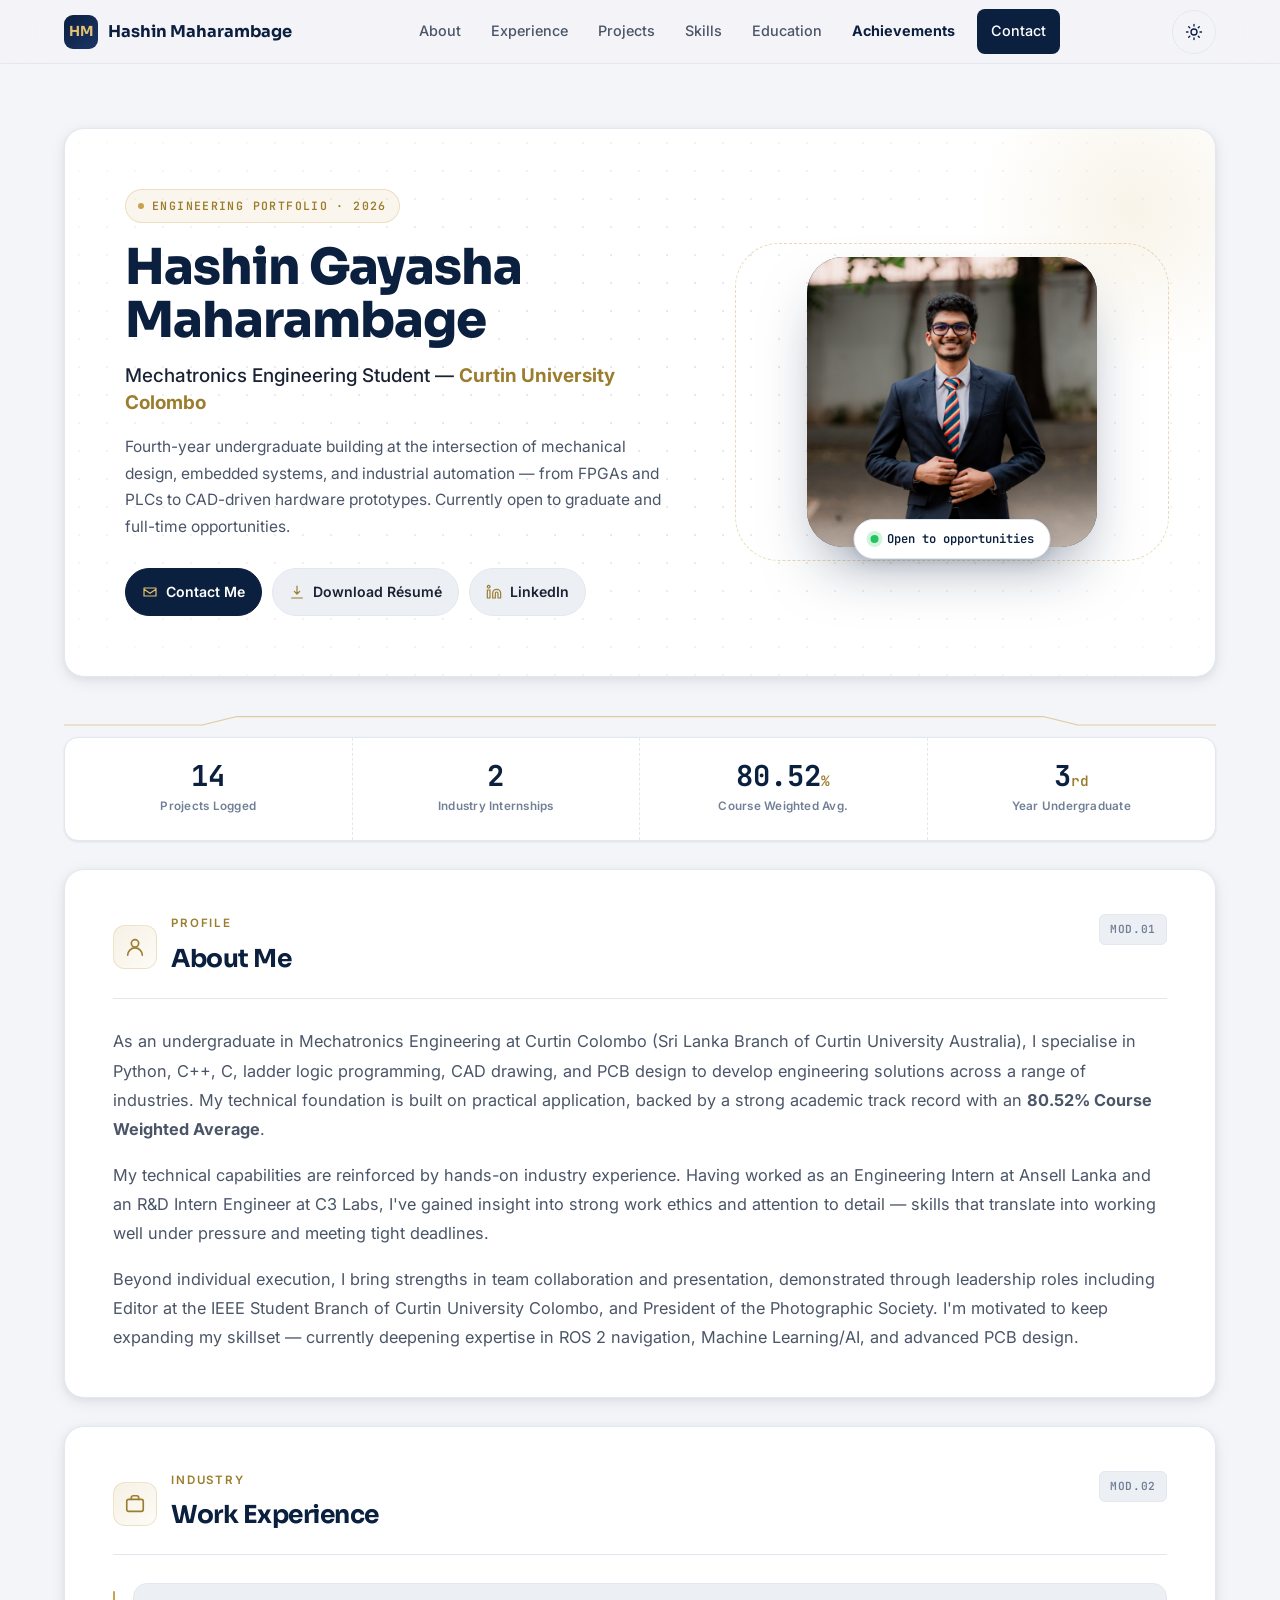
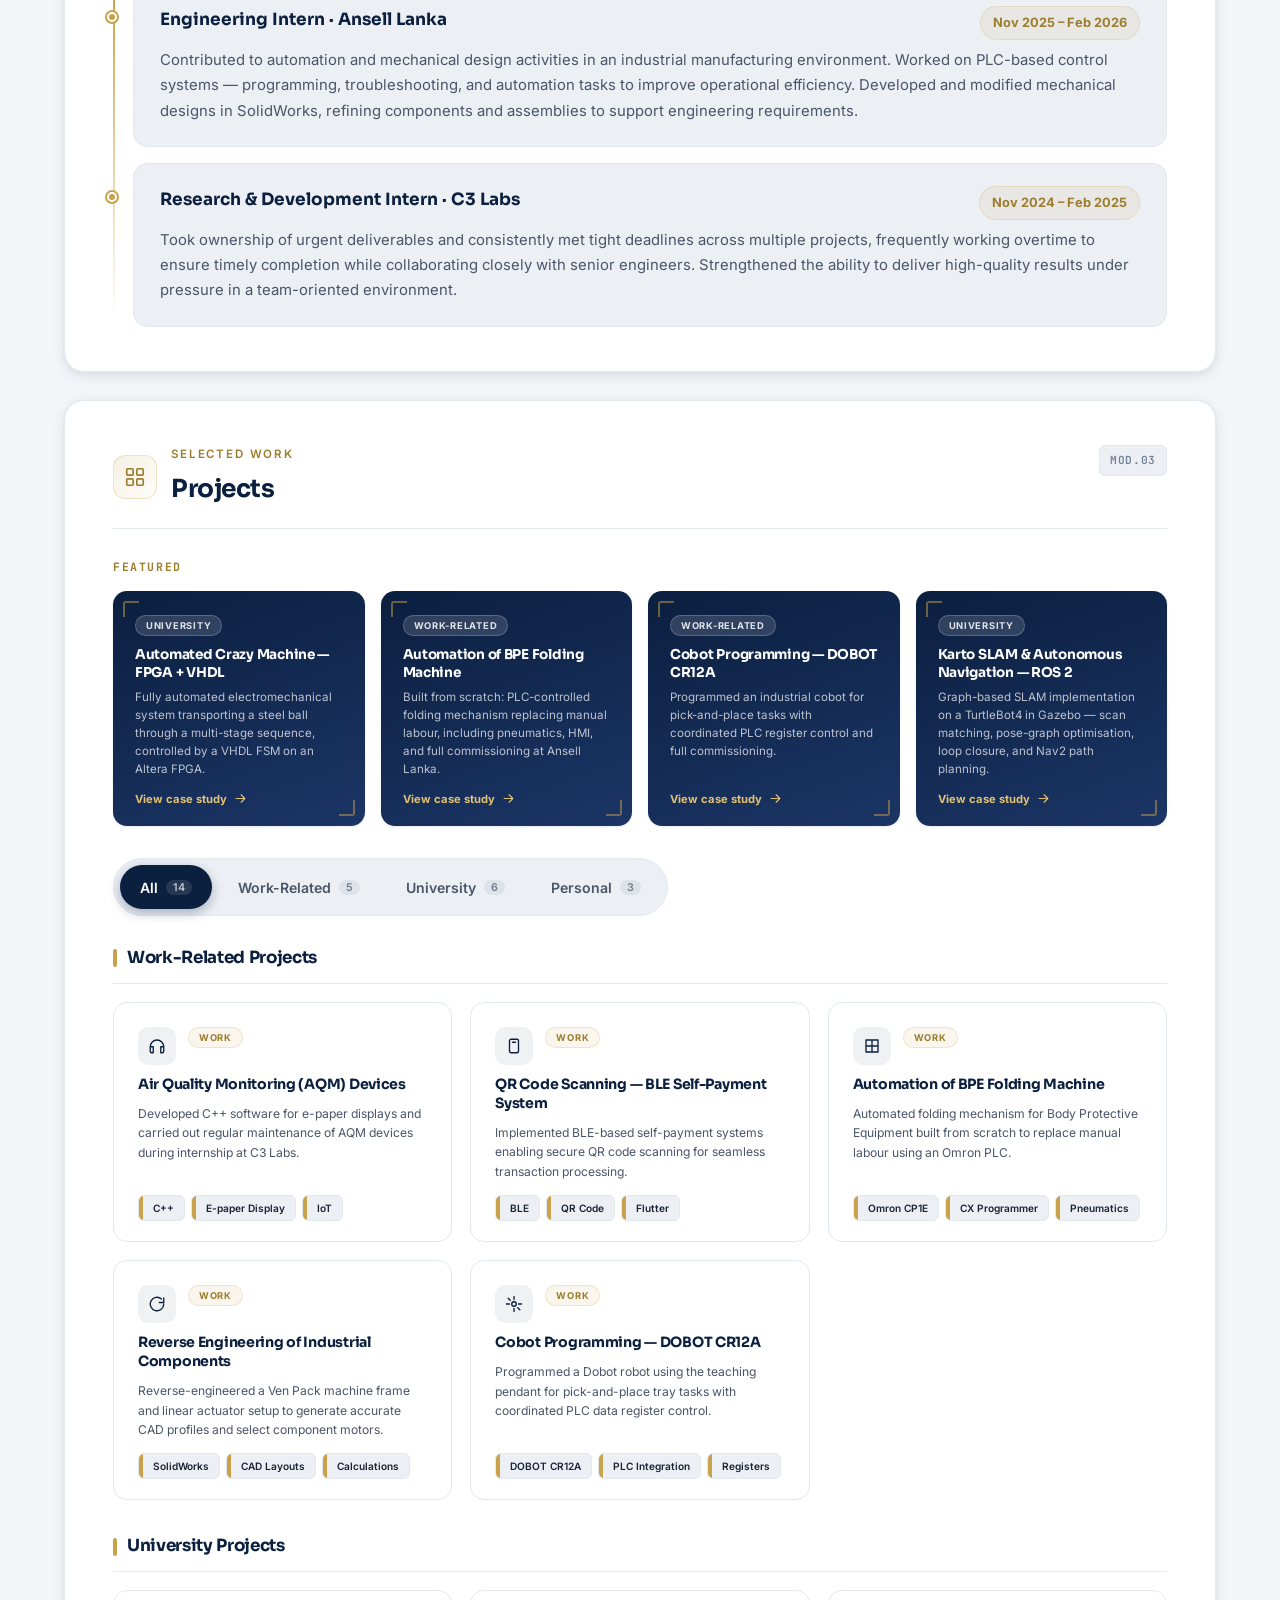
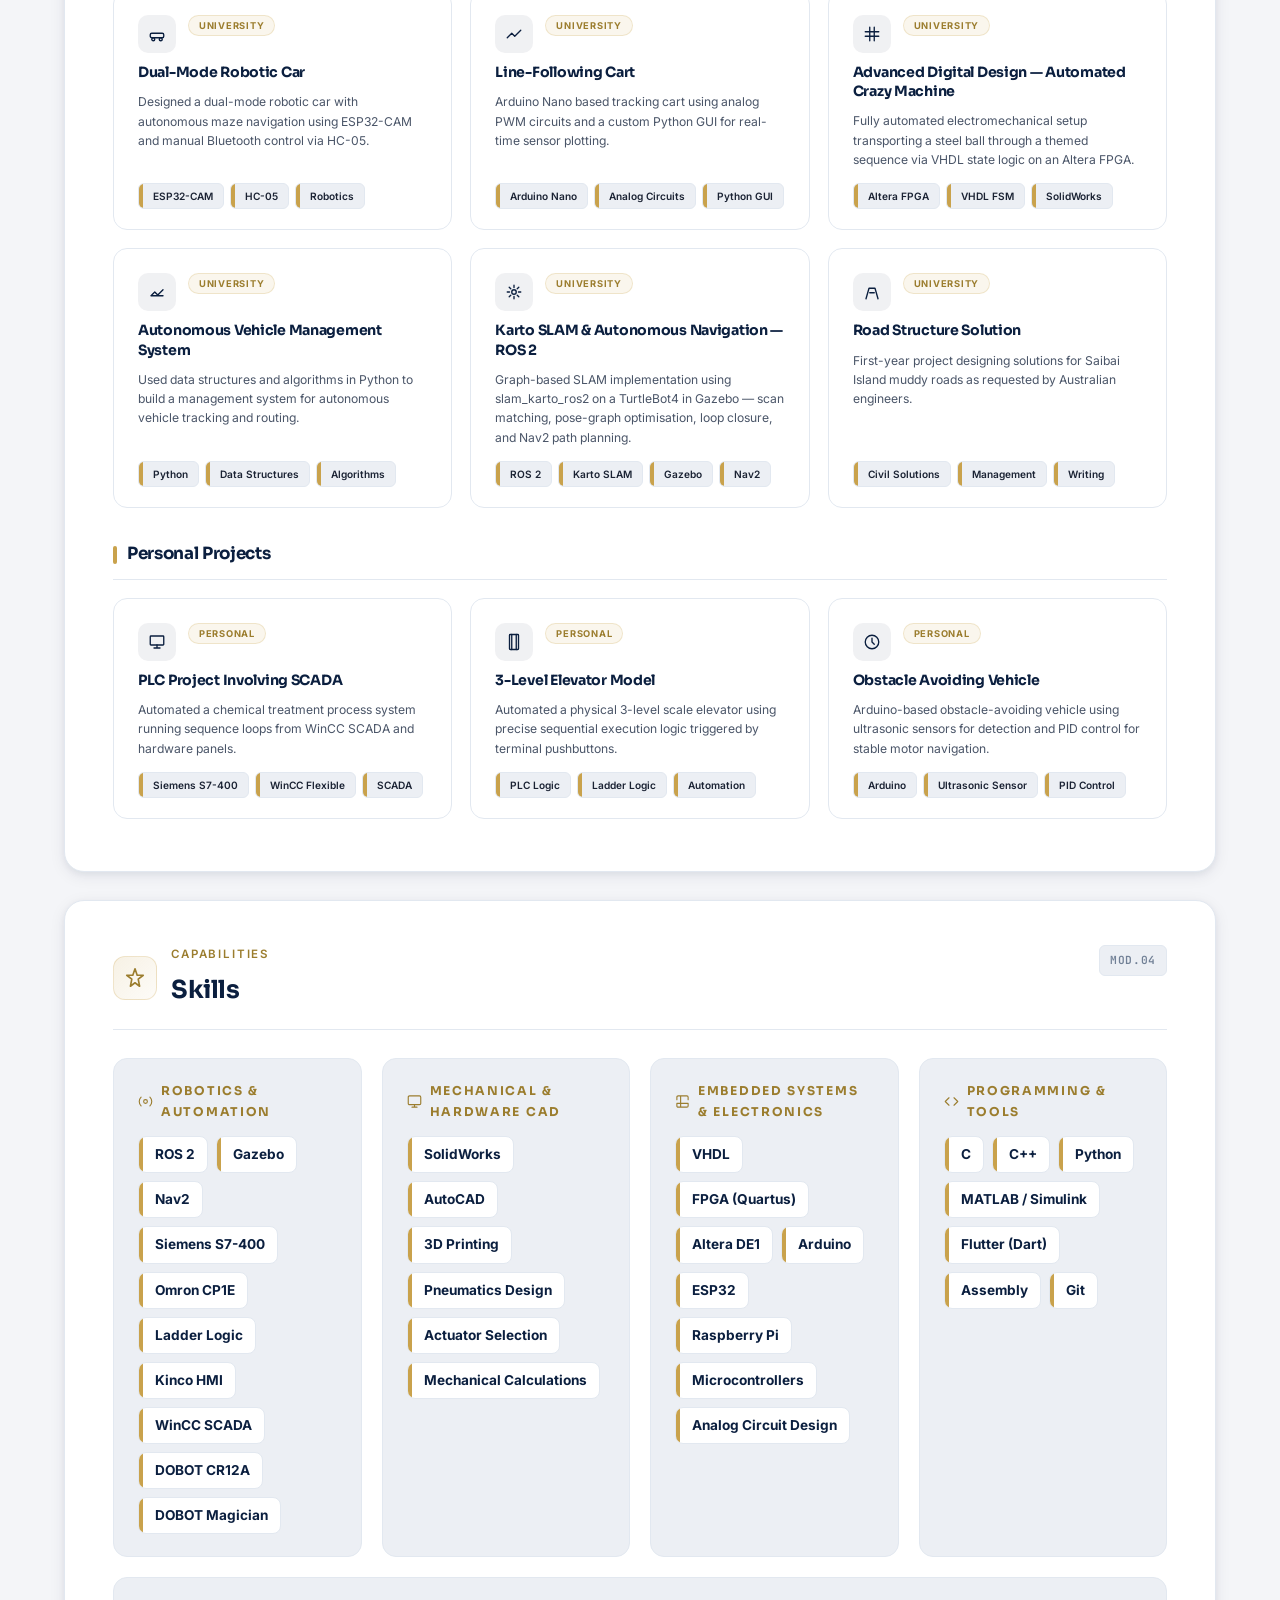
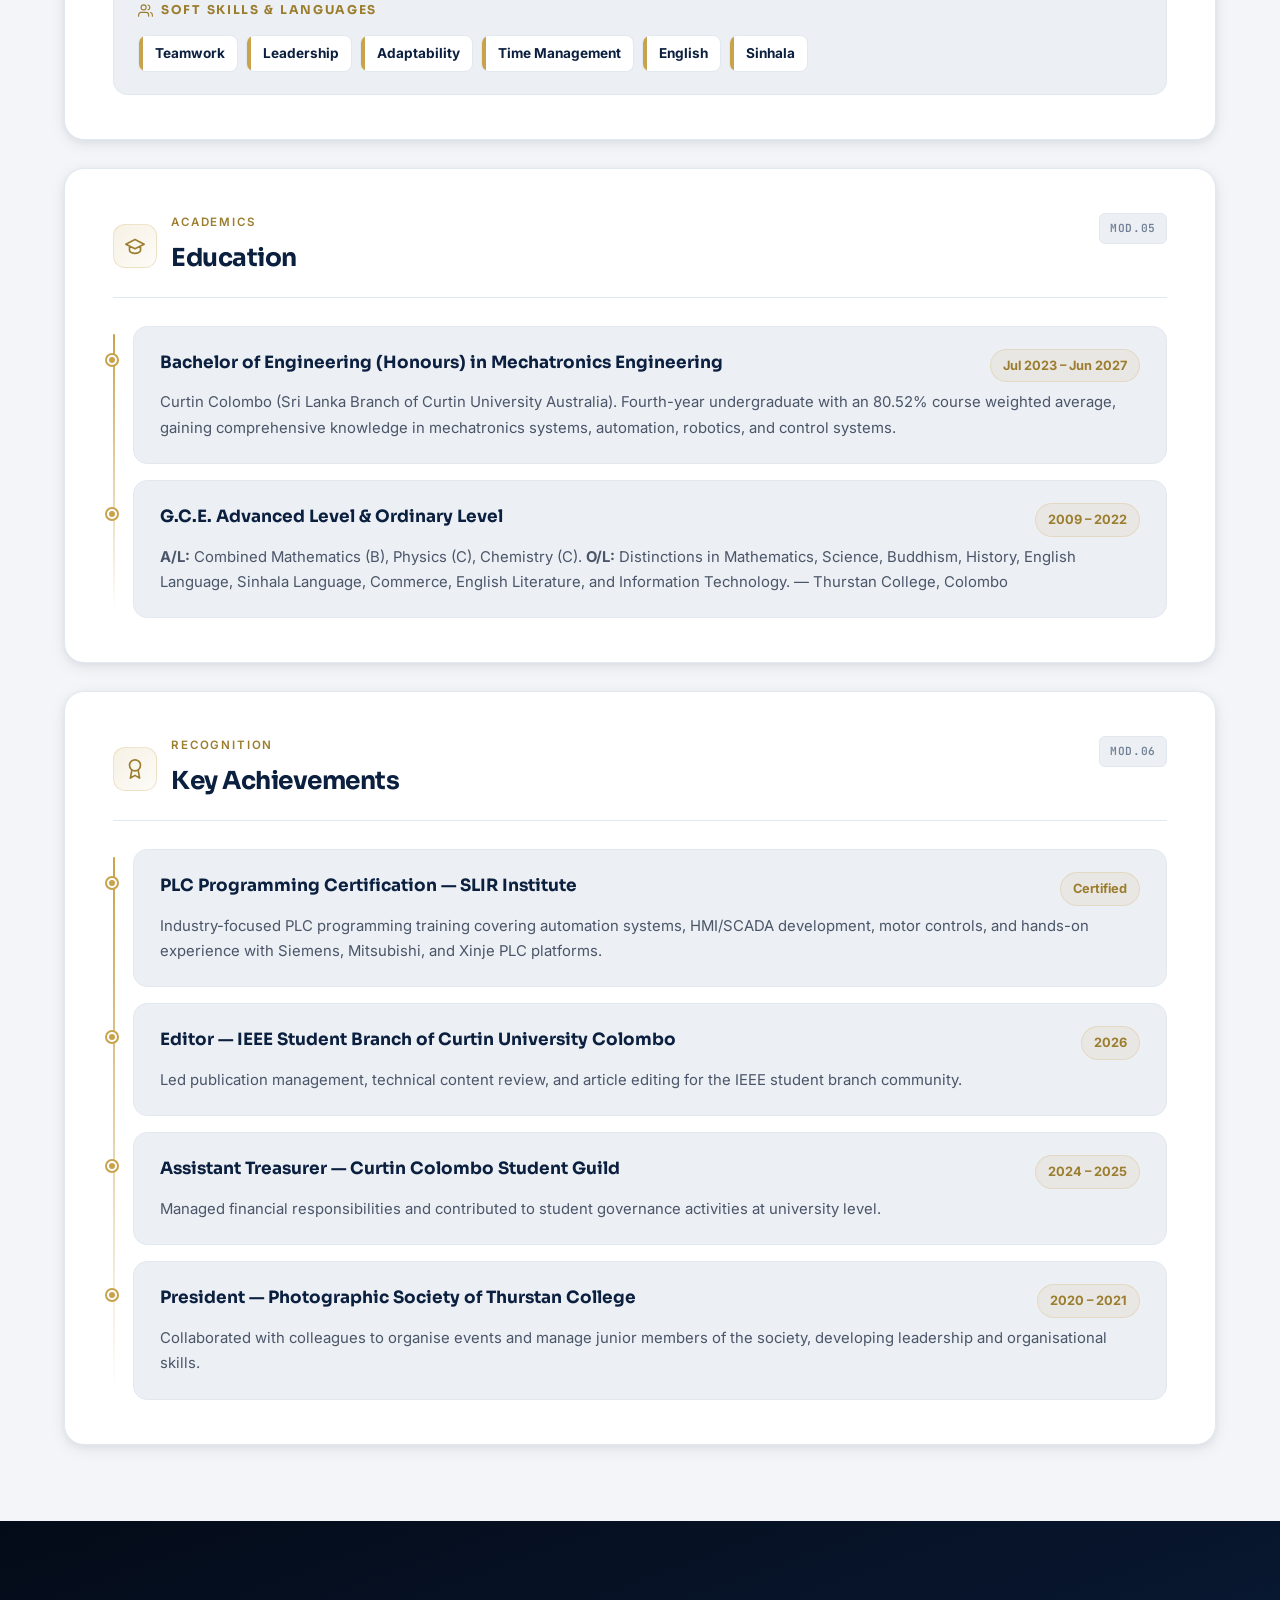
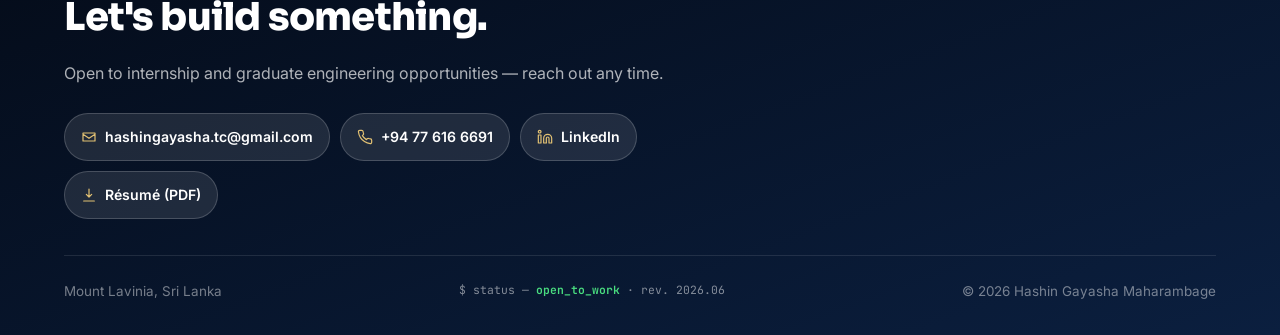
==== commit 2e1f97ea: "Remove status chips from featured cards" ====
--- a/index.html
+++ b/index.html
@@ -91,7 +91,7 @@
         <div class="stat-node"><span class="stat-num">14</span><span class="stat-label">Projects Logged</span></div>
         <div class="stat-node"><span class="stat-num">2</span><span class="stat-label">Industry Internships</span></div>
         <div class="stat-node"><span class="stat-num">80.52<small>%</small></span><span class="stat-label">Course Weighted Avg.</span></div>
-        <div class="stat-node"><span class="stat-num">4<small>th</small></span><span class="stat-label">Year Undergraduate</span></div>
+        <div class="stat-node"><span class="stat-num">3<small>rd</small></span><span class="stat-label">Year Undergraduate</span></div>
       </div>
     </section>
 
@@ -153,7 +153,6 @@
         <button class="featured-card" type="button" data-modal="modal-crazy-machine" aria-haspopup="dialog">
           <div class="featured-card-tags">
             <span class="project-tag-cat">University</span>
-            <span class="status-chip status-shipped">Shipped</span>
           </div>
           <h3 class="featured-title">Automated Crazy Machine — FPGA + VHDL</h3>
           <p class="featured-desc">Fully automated electromechanical system transporting a steel ball through a multi-stage sequence, controlled by a VHDL FSM on an Altera FPGA.</p>
@@ -162,7 +161,6 @@
         <button class="featured-card" type="button" data-modal="modal-bpe" aria-haspopup="dialog">
           <div class="featured-card-tags">
             <span class="project-tag-cat">Work-Related</span>
-            <span class="status-chip status-active">In Production</span>
           </div>
           <h3 class="featured-title">Automation of BPE Folding Machine</h3>
           <p class="featured-desc">Built from scratch: PLC-controlled folding mechanism replacing manual labour, including pneumatics, HMI, and full commissioning at Ansell Lanka.</p>
@@ -171,7 +169,6 @@
         <button class="featured-card" type="button" data-modal="modal-dobot" aria-haspopup="dialog">
           <div class="featured-card-tags">
             <span class="project-tag-cat">Work-Related</span>
-            <span class="status-chip status-shipped">Commissioned</span>
           </div>
           <h3 class="featured-title">Cobot Programming — DOBOT CR12A</h3>
           <p class="featured-desc">Programmed an industrial cobot for pick-and-place tasks with coordinated PLC register control and full commissioning.</p>
@@ -180,7 +177,6 @@
         <button class="featured-card" type="button" data-modal="modal-karto-slam" aria-haspopup="dialog">
           <div class="featured-card-tags">
             <span class="project-tag-cat">University</span>
-            <span class="status-chip status-shipped">Shipped</span>
           </div>
           <h3 class="featured-title">Karto SLAM &amp; Autonomous Navigation — ROS 2</h3>
           <p class="featured-desc">Graph-based SLAM implementation on a TurtleBot4 in Gazebo — scan matching, pose-graph optimisation, loop closure, and Nav2 path planning.</p>
@@ -562,4 +558,4 @@
 <script src="projects-data.js"></script>
 <script src="script.js"></script>
 </body>
-</html>
+</html>
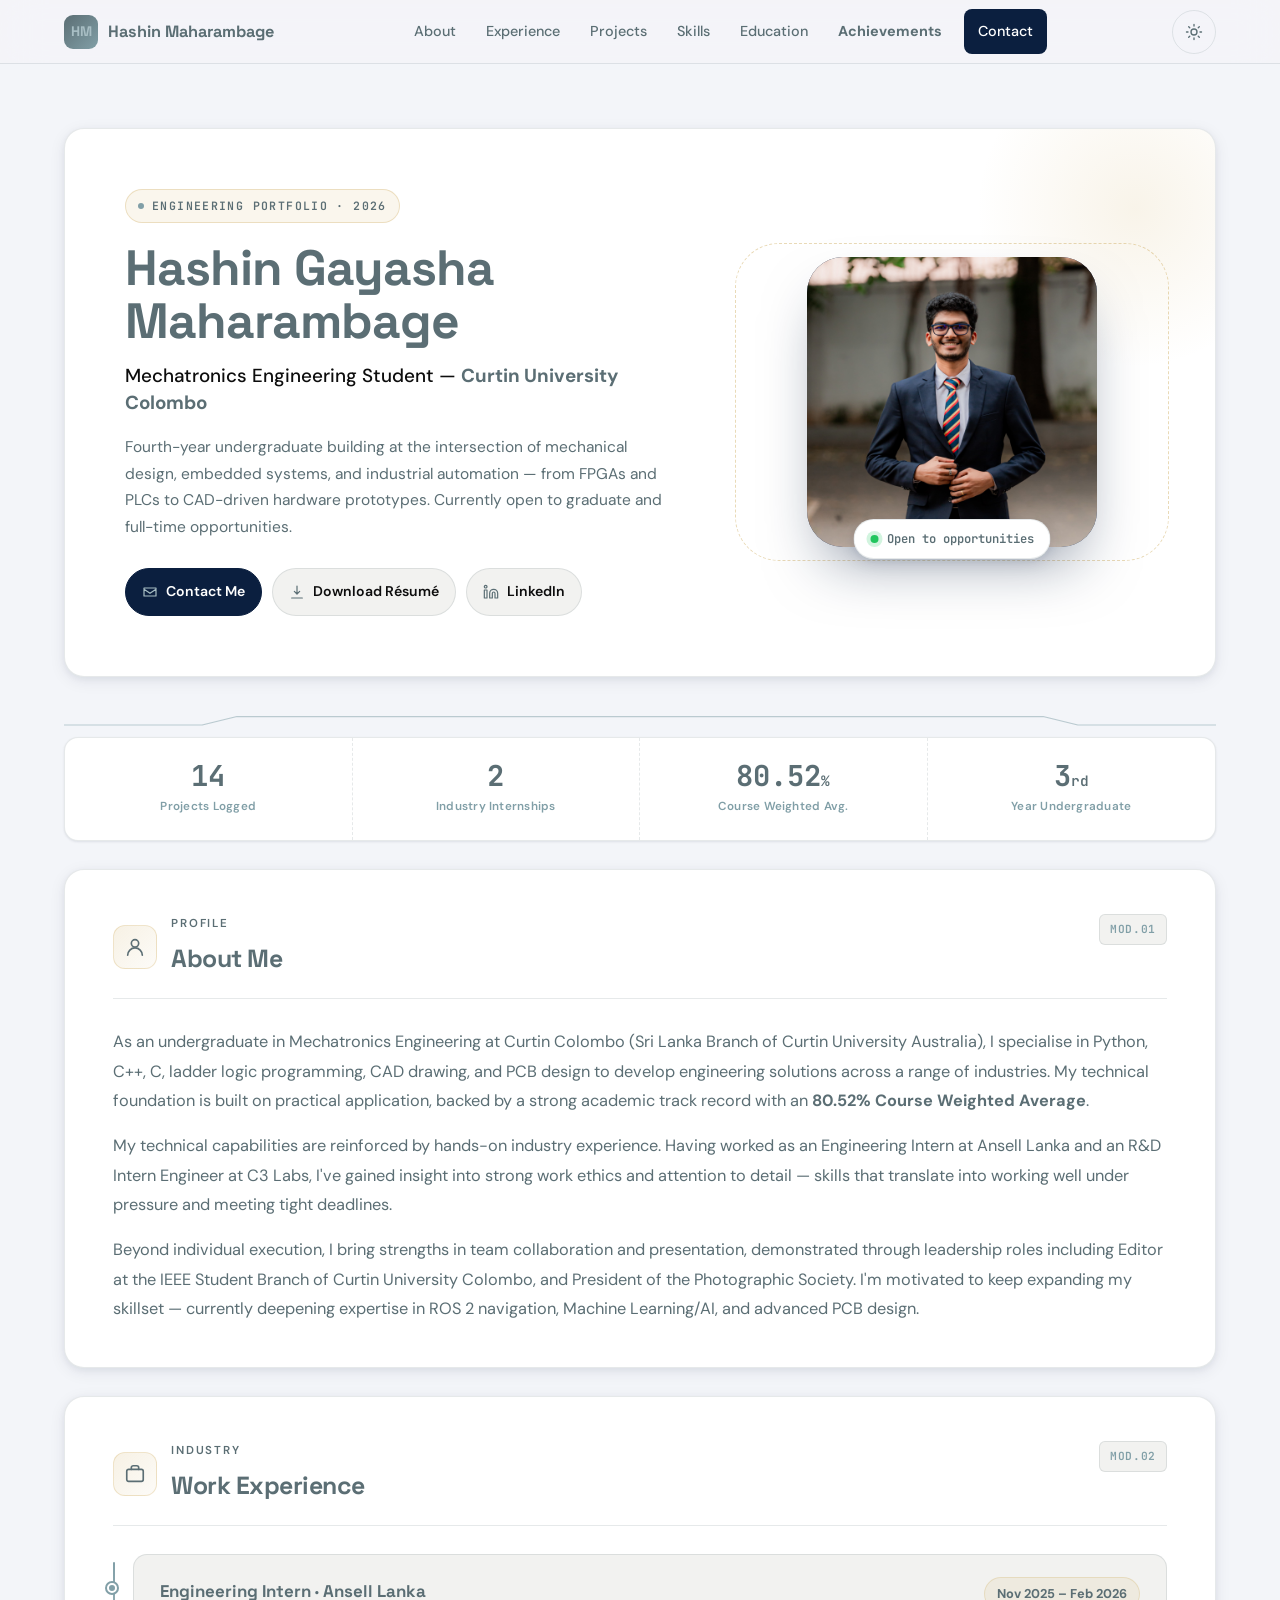
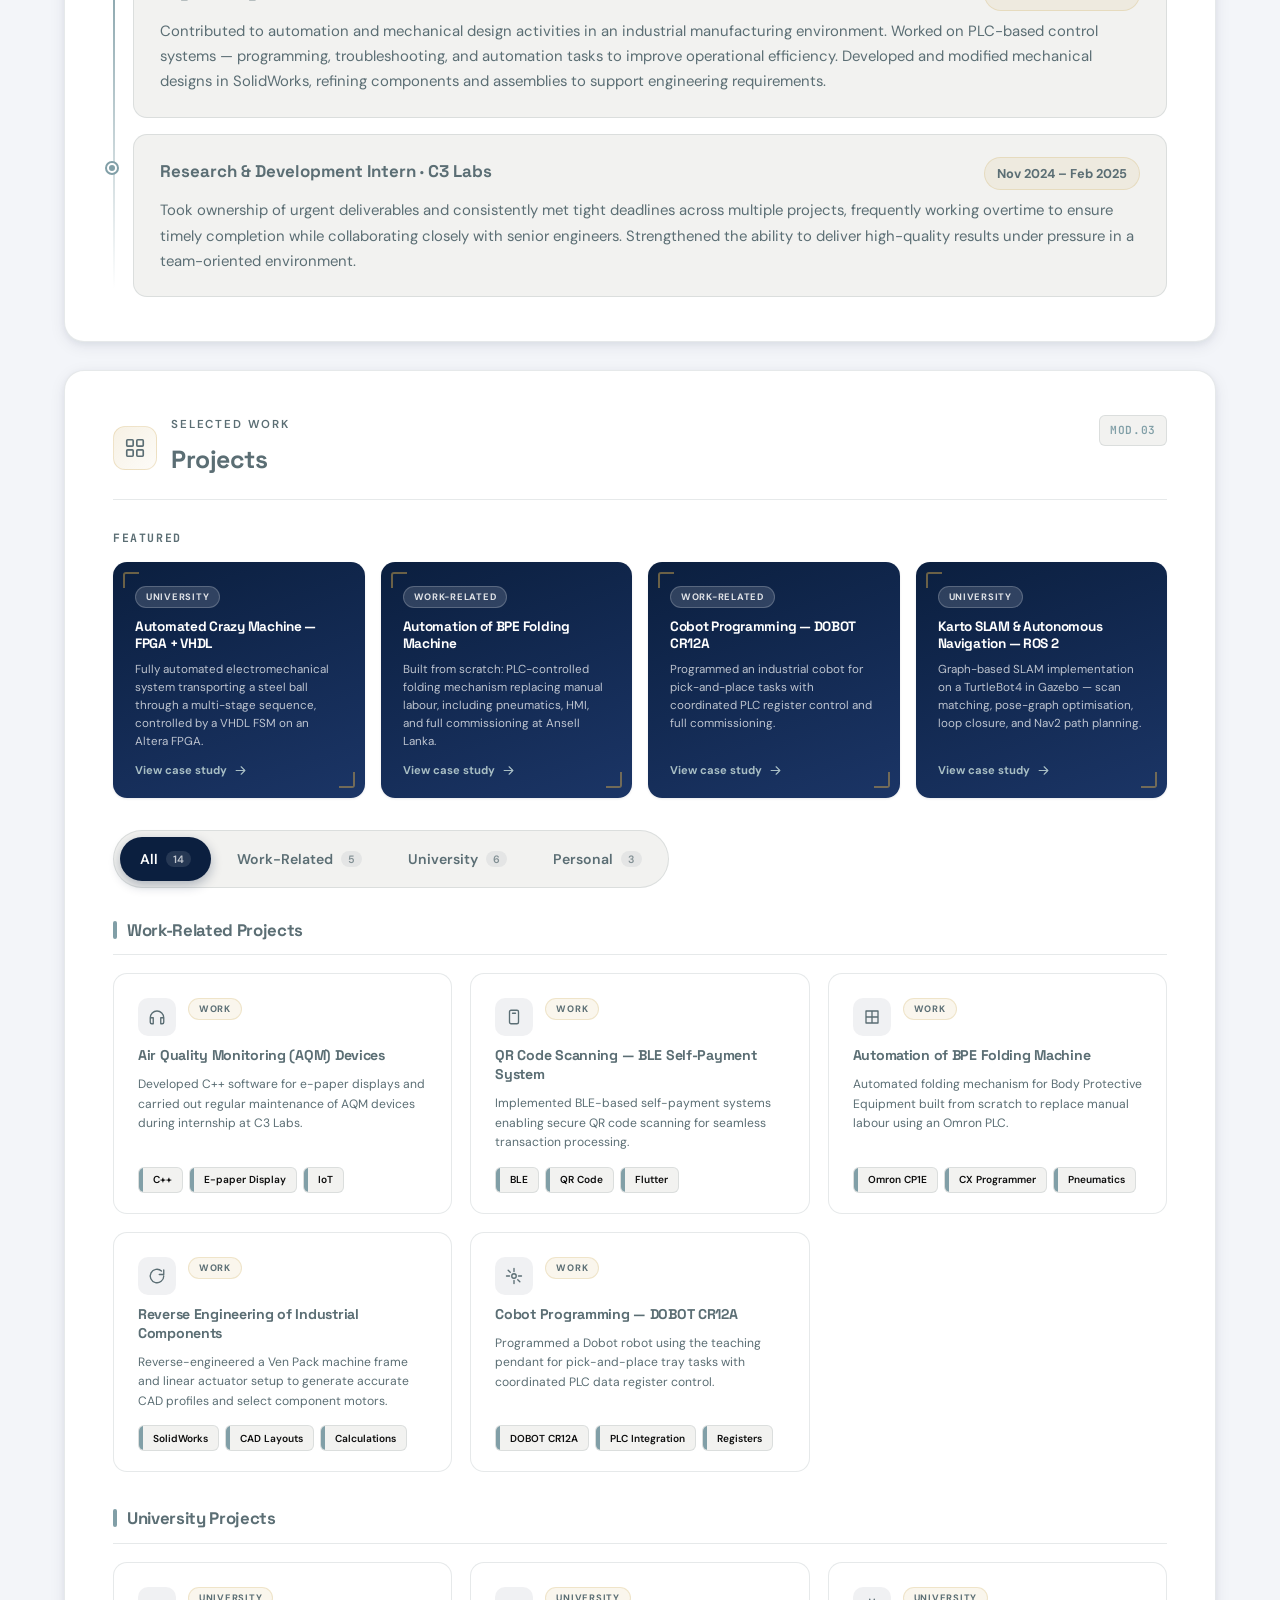
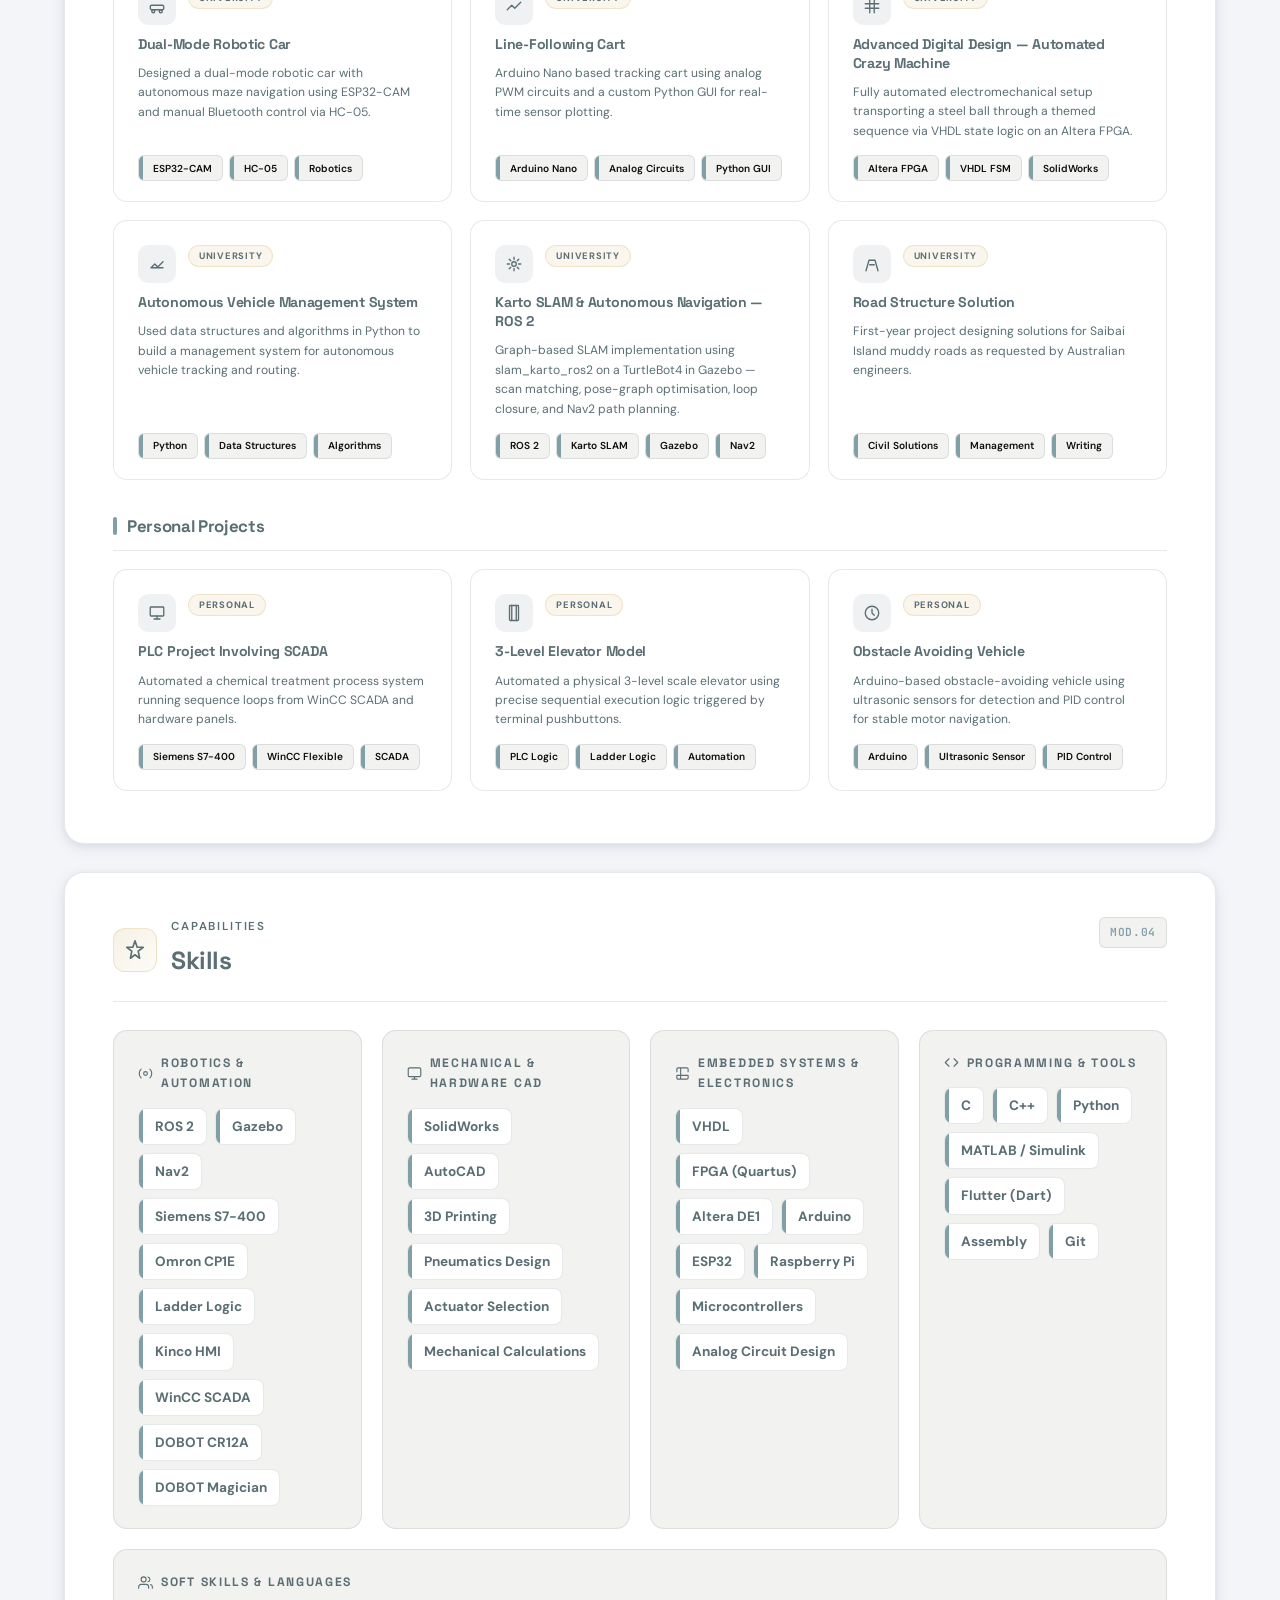
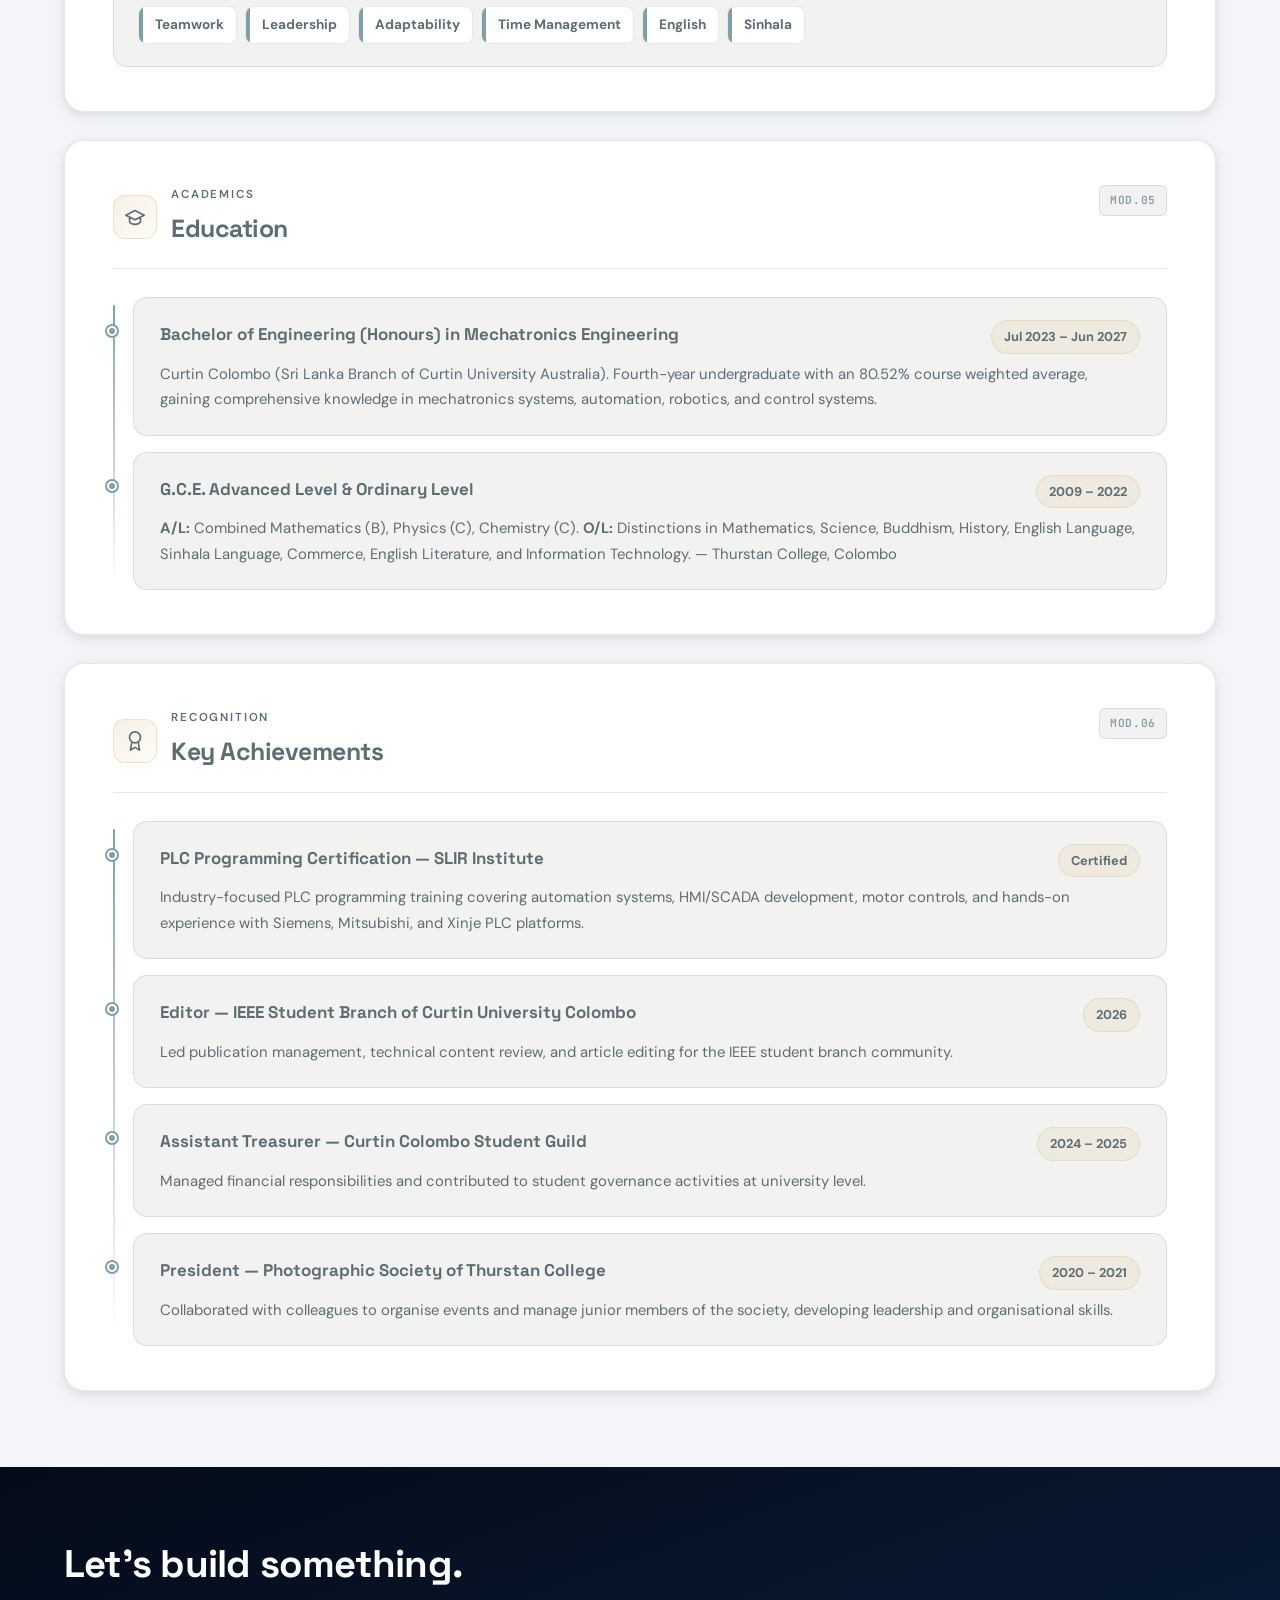
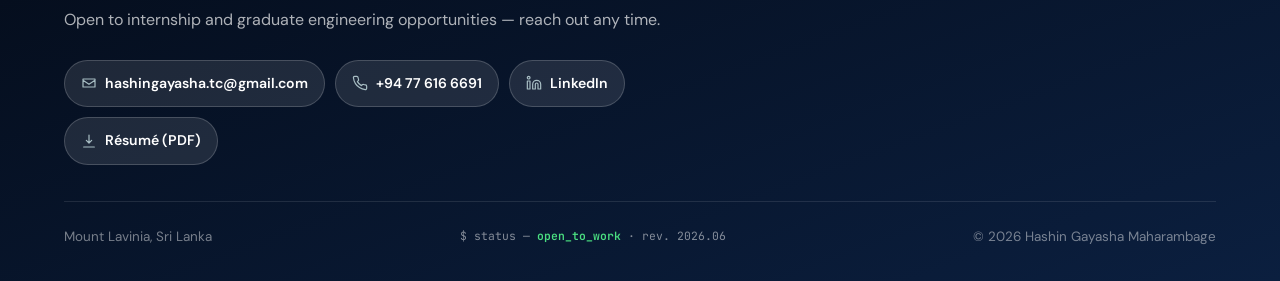
==== commit 8e8240e9: "Add splash screen, 3D globe hero, new palette and fonts" ====
--- a/index.html
+++ b/index.html
@@ -8,10 +8,22 @@
 <link rel="icon" href="data:,">
 <link rel="preconnect" href="https://fonts.googleapis.com">
 <link rel="preconnect" href="https://fonts.gstatic.com" crossorigin>
-<link href="https://fonts.googleapis.com/css2?family=Sora:wght@500;600;700;800&family=Inter:wght@400;500;600;700&family=JetBrains+Mono:wght@400;500;600;700&display=swap" rel="stylesheet">
+<link href="https://fonts.googleapis.com/css2?family=Space+Grotesk:wght@300;400;500;600;700&family=DM+Sans:ital,wght@0,300;0,400;0,500;0,600;1,400&family=JetBrains+Mono:wght@400;500;600;700&display=swap" rel="stylesheet">
 <link rel="stylesheet" href="styles.css">
 </head>
 <body>
+
+<div id="splashScreen">
+  <div class="splash-inner">
+    <div class="splash-pre">Welcome</div>
+    <div class="splash-name">
+      <span class="splash-row" style="--d:.05s"><span>HASHIN</span></span>
+      <span class="splash-row" style="--d:.18s"><span>MAHARAMBAGE</span></span>
+    </div>
+    <div class="splash-rule"></div>
+    <div class="splash-sub">Mechatronics Engineering · Curtin Colombo · 2026</div>
+  </div>
+</div>
 
 <a class="skip-link" href="#main">Skip to content</a>
 
@@ -50,6 +62,7 @@
 
     <!-- HERO -->
     <section class="hero" id="top">
+      <canvas id="globeCanvas"></canvas>
       <div class="hero-grid">
         <div class="hero-copy">
           <span class="hero-eyebrow">Engineering Portfolio · 2026</span>
--- a/styles.css
+++ b/styles.css
@@ -5,25 +5,25 @@
 
 :root {
   /* Brand */
-  --primary:       #0B1F3F;
-  --primary-light: #1B3566;
-  --primary-dark:  #060F22;
-  --accent:        #C9A24C;
-  --accent-light:  #E2C173;
-  --accent-dark:   #9B7D2E;
+  --primary: #5B6E74;
+  --primary-light: #819FA7;
+  --primary-dark: #3D4F54;
+  --accent: #819FA7;
+  --accent-light: #A8BEC4;
+  --accent-dark: #5B6E74;
 
   /* Surface */
-  --bg:       #F4F5F8;
-  --bg-soft:  #ECEFF4;
-  --card-bg:  #FFFFFF;
+  --bg: #F3F5F9;
+  --bg-soft: #F2F2F0;
+  --card-bg: #FFFFFF;
 
   /* Text — all pass WCAG AA */
-  --text:       #1A2233;
-  --text-light: #4A5568;
-  --text-muted: #718096;
+  --text: #0D0D0D;
+  --text-light: #5B6E74;
+  --text-muted: #819FA7;
 
   /* UI */
-  --border: #E2E8F0;
+  --border: rgba(91,110,116,0.15);
 
   /* Shadows */
   --shadow-sm: 0 1px 3px rgba(11,31,63,0.06), 0 1px 2px rgba(11,31,63,0.04);
@@ -32,8 +32,8 @@
   --shadow-xl: 0 24px 64px rgba(11,31,63,0.20);
 
   /* Glow — accent colour used for card hover glow */
-  --glow:       0 0 0 1px rgba(201,162,76,0.4), 0 8px 32px rgba(201,162,76,0.14);
-  --glow-blue:  0 0 0 1px rgba(11,31,63,0.12), 0 8px 32px rgba(11,31,63,0.12);
+  --glow: 0 0 0 1px rgba(91,110,116,0.25), 0 8px 32px rgba(91,110,116,0.12);
+  --glow-blue: 0 0 0 1px rgba(91,110,116,0.12), 0 8px 32px rgba(91,110,116,0.08);
 
   --radius-sm: 8px;
   --radius:    14px;
@@ -46,29 +46,29 @@
 [data-theme="dark"] {
   /* In dark mode primary/accent stay as TRUE DARK COLOURS
      so they work as backgrounds. We never flip them to light. */
-  --primary:       #0B1F3F;
-  --primary-light: #1B3566;
-  --primary-dark:  #060F22;
-  --accent:        #E2C173;
-  --accent-light:  #F1D896;
-  --accent-dark:   #C9A24C;
-
-  --bg:       #080F1E;
-  --bg-soft:  #0D1628;
-  --card-bg:  #0F1A2E;
-
-  --text:       #EDF2F7;
-  --text-light: #A0AEC0;
-  --text-muted: #718096;   /* 4.6:1 on #0F1A2E — passes AA */
-
-  --border: rgba(255,255,255,0.08);
+  --primary: #819FA7;
+  --primary-light: #A8BEC4;
+  --primary-dark: #5B6E74;
+  --accent: #819FA7;
+  --accent-light: #A8BEC4;
+  --accent-dark: #5B6E74;
+
+  --bg: #0D0D0D;
+  --bg-soft: #111618;
+  --card-bg: #141A1C;
+
+  --text: #F3F5F9;
+  --text-light: #819FA7;
+  --text-muted: #5B6E74;
+
+  --border: rgba(129,159,167,0.12);
 
   --shadow-sm: 0 1px 3px rgba(0,0,0,0.5);
   --shadow-md: 0 4px 16px rgba(0,0,0,0.5), 0 2px 6px rgba(0,0,0,0.3);
   --shadow-lg: 0 16px 48px rgba(0,0,0,0.6), 0 4px 12px rgba(0,0,0,0.4);
   --shadow-xl: 0 24px 64px rgba(0,0,0,0.7);
 
-  --glow:      0 0 0 1px rgba(226,193,115,0.3), 0 8px 32px rgba(226,193,115,0.12);
+  --glow: 0 0 0 1px rgba(129,159,167,0.25), 0 8px 32px rgba(129,159,167,0.1);
   --glow-blue: 0 0 0 1px rgba(255,255,255,0.06), 0 8px 32px rgba(0,0,0,0.4);
 }
 
@@ -87,7 +87,7 @@
 html { scroll-behavior:smooth; scroll-padding-top:calc(var(--header-h) + 16px); }
 
 body {
-  font-family:'Inter',-apple-system,BlinkMacSystemFont,'Segoe UI',sans-serif;
+  font-family:'DM Sans',-apple-system,BlinkMacSystemFont,'Segoe UI',sans-serif;
   line-height:1.7; color:var(--text); background:var(--bg);
   min-height:100vh;
   -webkit-font-smoothing:antialiased;
@@ -95,7 +95,7 @@
   transition: background 0.3s var(--ease), color 0.3s var(--ease);
 }
 body.no-scroll { overflow:hidden; }
-h1,h2,h3,h4,h5 { font-family:'Sora','Inter',sans-serif; letter-spacing:-0.02em; }
+h1,h2,h3,h4,h5 { font-family:'Space Grotesk','Inter',sans-serif; letter-spacing:-0.02em; }
 .container { max-width:1200px; margin:0 auto; padding:40px 24px; }
 
 .skip-link {
@@ -134,7 +134,7 @@
   display:flex; align-items:center; justify-content:space-between; gap:24px;
 }
 .nav-brand {
-  font-family:'Sora',sans-serif; font-weight:700; font-size:1.02em;
+  font-family:'Space Grotesk',sans-serif; font-weight:700; font-size:1.02em;
   color:var(--primary); text-decoration:none;
   display:flex; align-items:center; gap:10px; min-width:0;
 }
@@ -144,7 +144,7 @@
   background:linear-gradient(135deg,var(--primary),var(--primary-light));
   color:var(--accent-light);
   display:flex; align-items:center; justify-content:center;
-  font-family:'Sora',sans-serif; font-weight:700; font-size:0.85em;
+  font-family:'Space Grotesk',sans-serif; font-weight:700; font-size:0.85em;
   flex-shrink:0;
 }
 .nav-brand > span:last-child { overflow:hidden; text-overflow:ellipsis; white-space:nowrap; }
@@ -306,7 +306,7 @@
   display:flex; align-items:center; justify-content:center; flex-direction:column;
 }
 .portrait-initials {
-  font-family:'Sora',sans-serif; font-size:4em; font-weight:700;
+  font-family:'Space Grotesk',sans-serif; font-size:4em; font-weight:700;
   background:linear-gradient(135deg,#fff,var(--accent-light));
   -webkit-background-clip:text; background-clip:text; -webkit-text-fill-color:transparent;
   line-height:1;
@@ -776,7 +776,7 @@
 }
 .timeline-item:hover { background:var(--card-bg); box-shadow:var(--glow-blue); transform:translateX(4px); }
 .timeline-head { display:flex; align-items:flex-start; justify-content:space-between; gap:16px; flex-wrap:wrap; margin-bottom:6px; }
-.item-title { font-weight:700; color:var(--primary); font-size:1.06em; font-family:'Sora',sans-serif; }
+.item-title { font-weight:700; color:var(--primary); font-size:1.06em; font-family:'Space Grotesk',sans-serif; }
 [data-theme="dark"] .item-title { color:var(--text); }
 .item-period {
   color:var(--accent-dark); font-weight:700; font-size:0.8em;
@@ -923,4 +923,22 @@
 @media (max-width: 600px) {
   .skills-grid-4 { grid-template-columns: 1fr; }
   .skills-category-soft { grid-column: 1; }
-}+}
+
+#splashScreen{position:fixed;inset:0;z-index:9999;background:var(--bg);display:flex;align-items:center;justify-content:center;transition:background .4s;}
+#splashScreen.splash-out{animation:splashCurtain .9s cubic-bezier(.86,0,.07,1) forwards;pointer-events:none;}
+@keyframes splashCurtain{to{clip-path:inset(0 100% 0 0);}}
+.splash-inner{display:flex;flex-direction:column;align-items:center;}
+.splash-pre{font-family:'JetBrains Mono',monospace;font-size:9px;letter-spacing:.26em;text-transform:uppercase;color:var(--text-light);margin-bottom:18px;opacity:0;animation:splashFadeIn .5s .2s ease forwards;}
+.splash-name{font-family:'Space Grotesk',sans-serif;font-weight:700;font-size:clamp(36px,7vw,72px);letter-spacing:-2.5px;line-height:.95;color:var(--text);text-align:center;}
+.splash-row{overflow:hidden;display:block;}
+.splash-row span{display:block;transform:translateY(108%);animation:splashSlideUp .8s var(--d,.1s) cubic-bezier(.22,1,.36,1) forwards;}
+.splash-rule{width:0;height:1.5px;margin:18px auto 14px;background:linear-gradient(90deg,transparent,var(--primary),transparent);animation:splashRuleGrow 1s .85s cubic-bezier(.22,1,.36,1) forwards;}
+.splash-sub{font-family:'JetBrains Mono',monospace;font-size:9px;letter-spacing:.18em;text-transform:uppercase;color:var(--text-muted);opacity:0;animation:splashFadeIn .5s 1.05s ease forwards;}
+@keyframes splashSlideUp{to{transform:translateY(0);}}
+@keyframes splashRuleGrow{to{width:140px;}}
+@keyframes splashFadeIn{to{opacity:1;}}
+#globeCanvas{position:absolute;inset:0;width:100%;height:100%;z-index:0;pointer-events:none;}
+.hero-grid{position:relative;z-index:1;}
+.hero{position:relative;overflow:hidden;}
+.hero::before{display:none;}
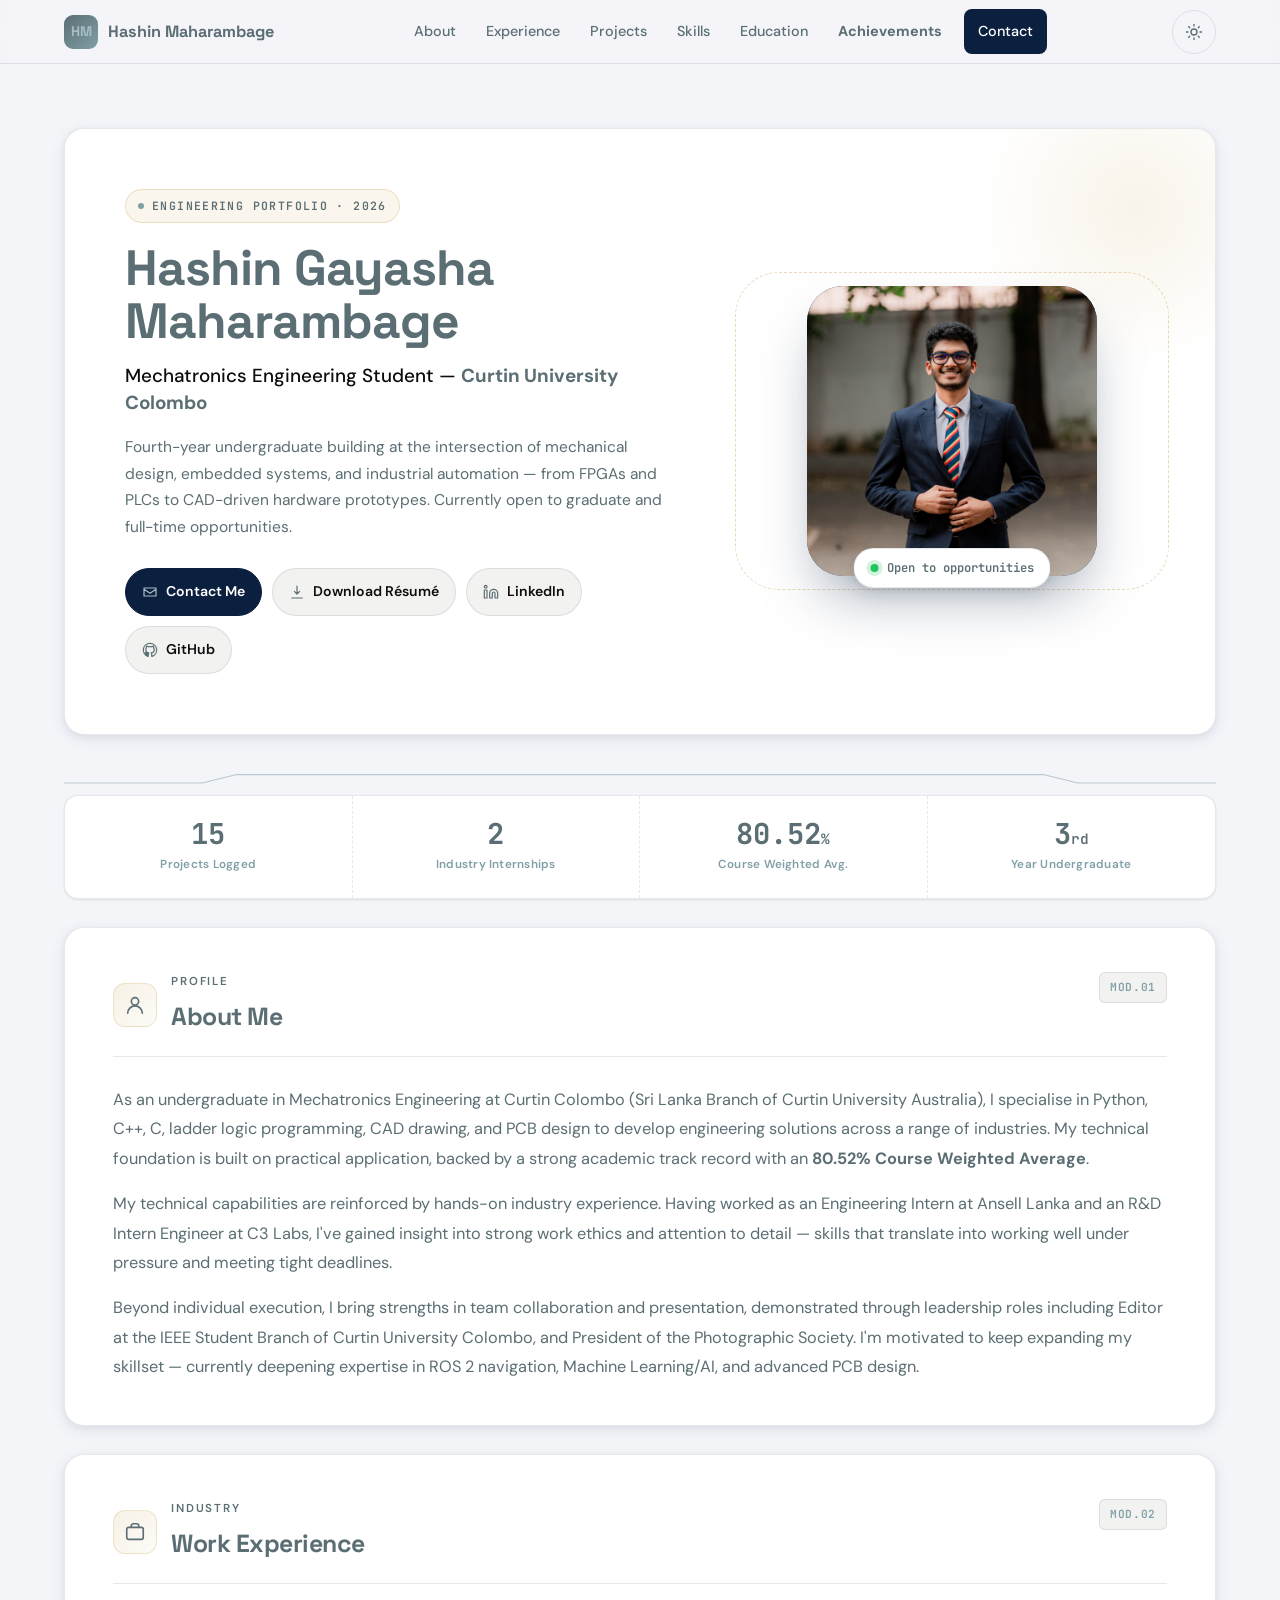
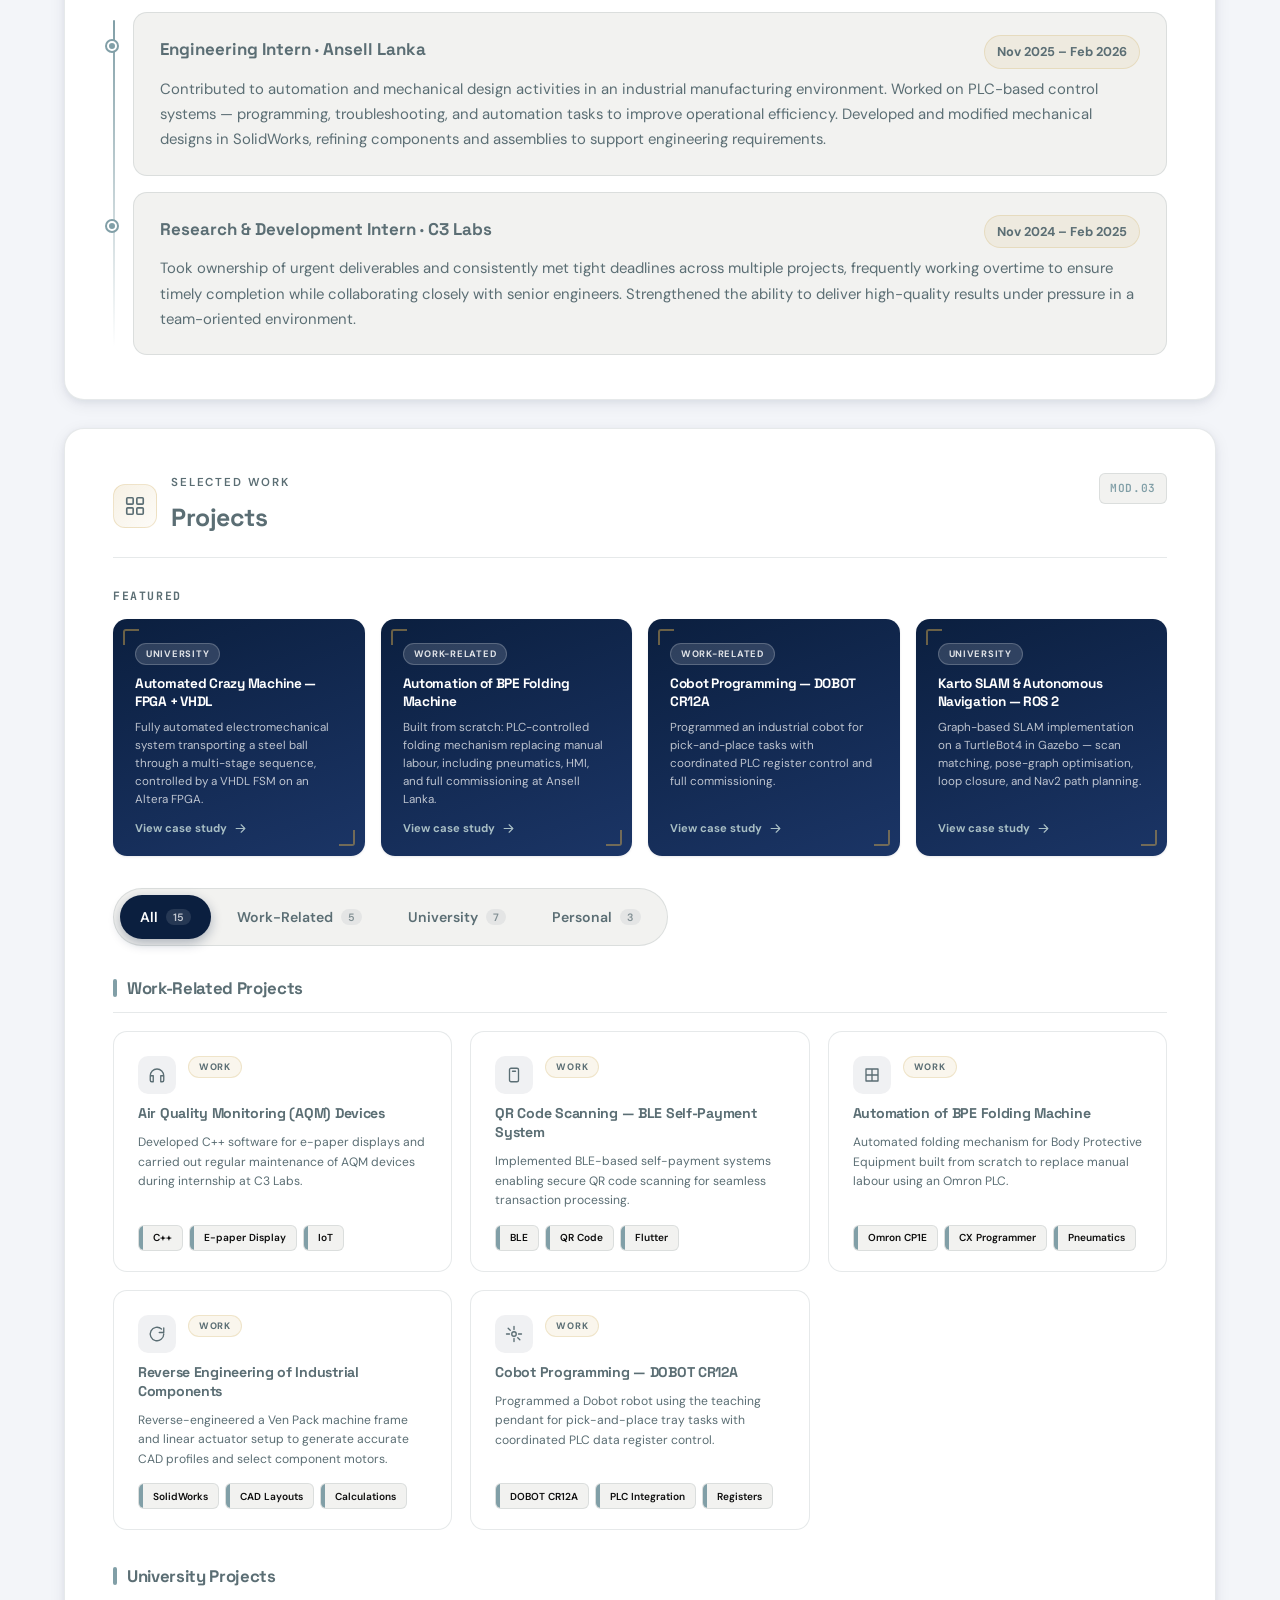
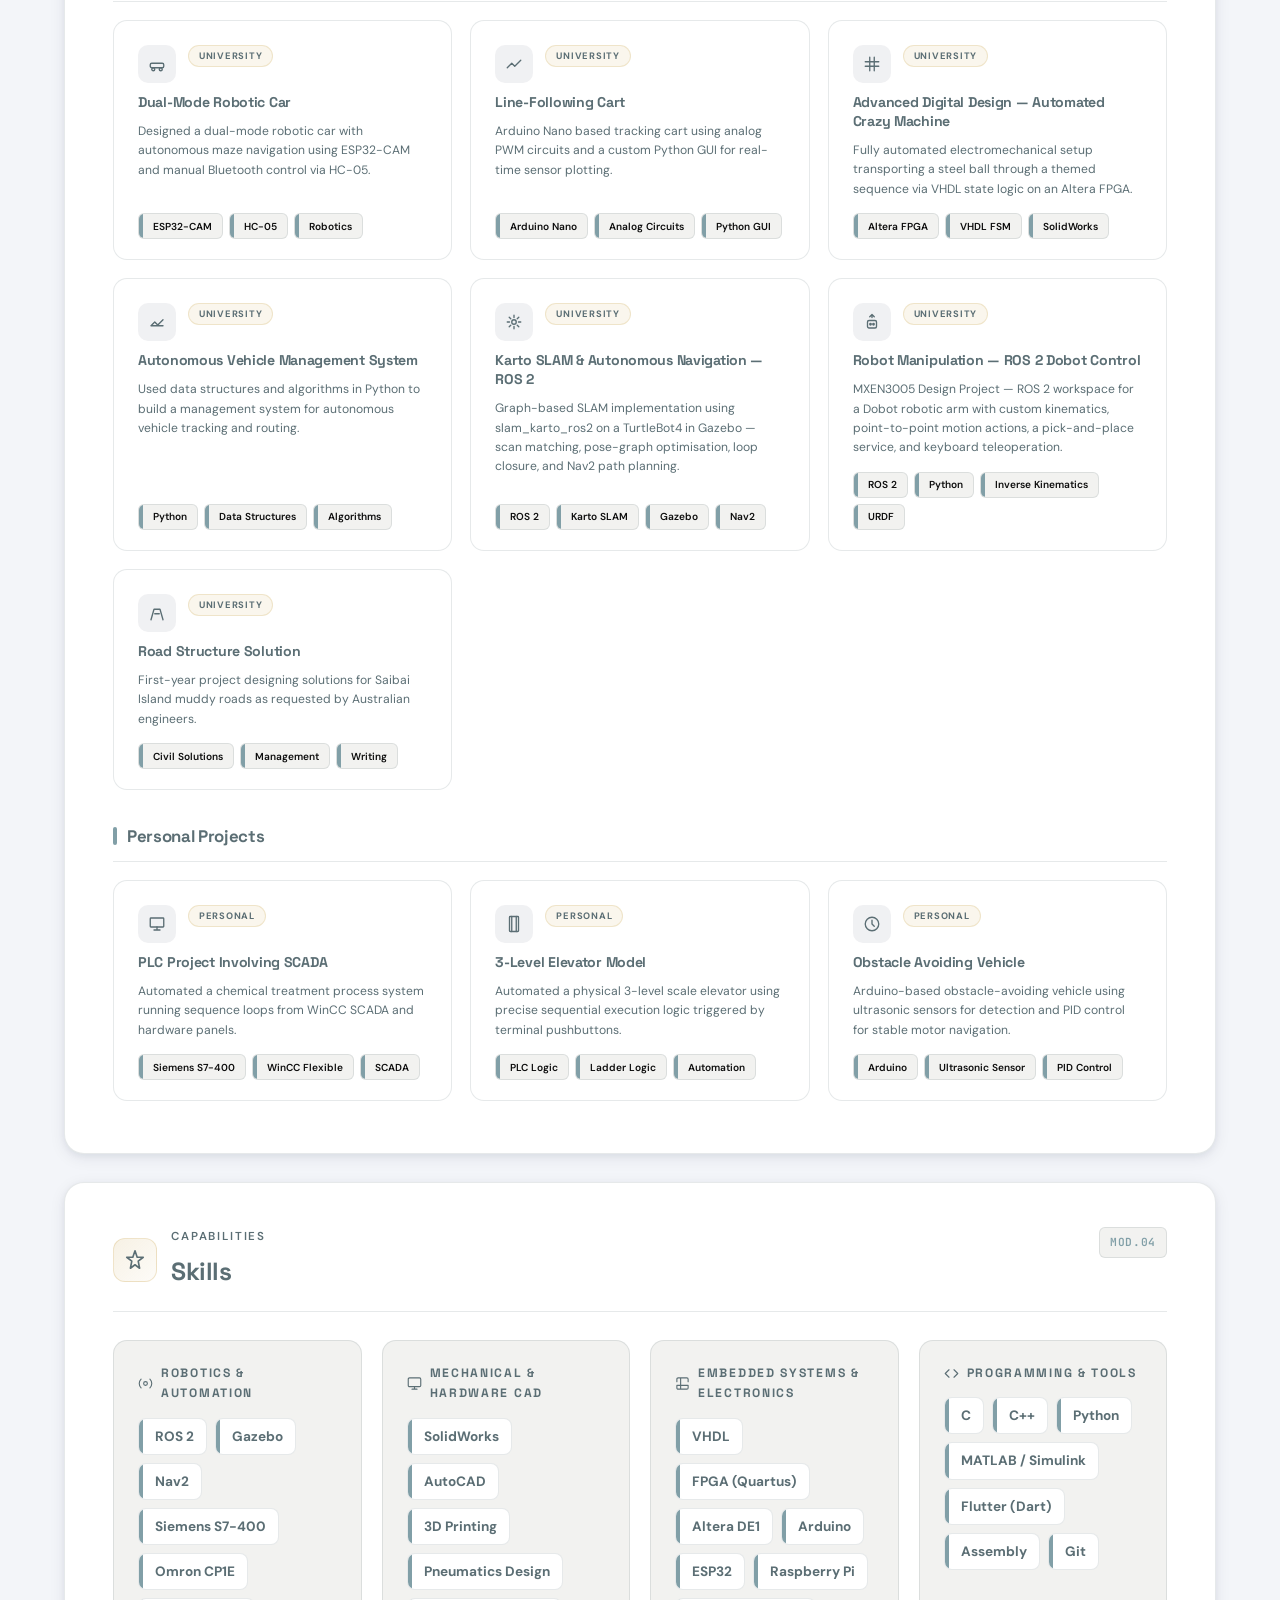
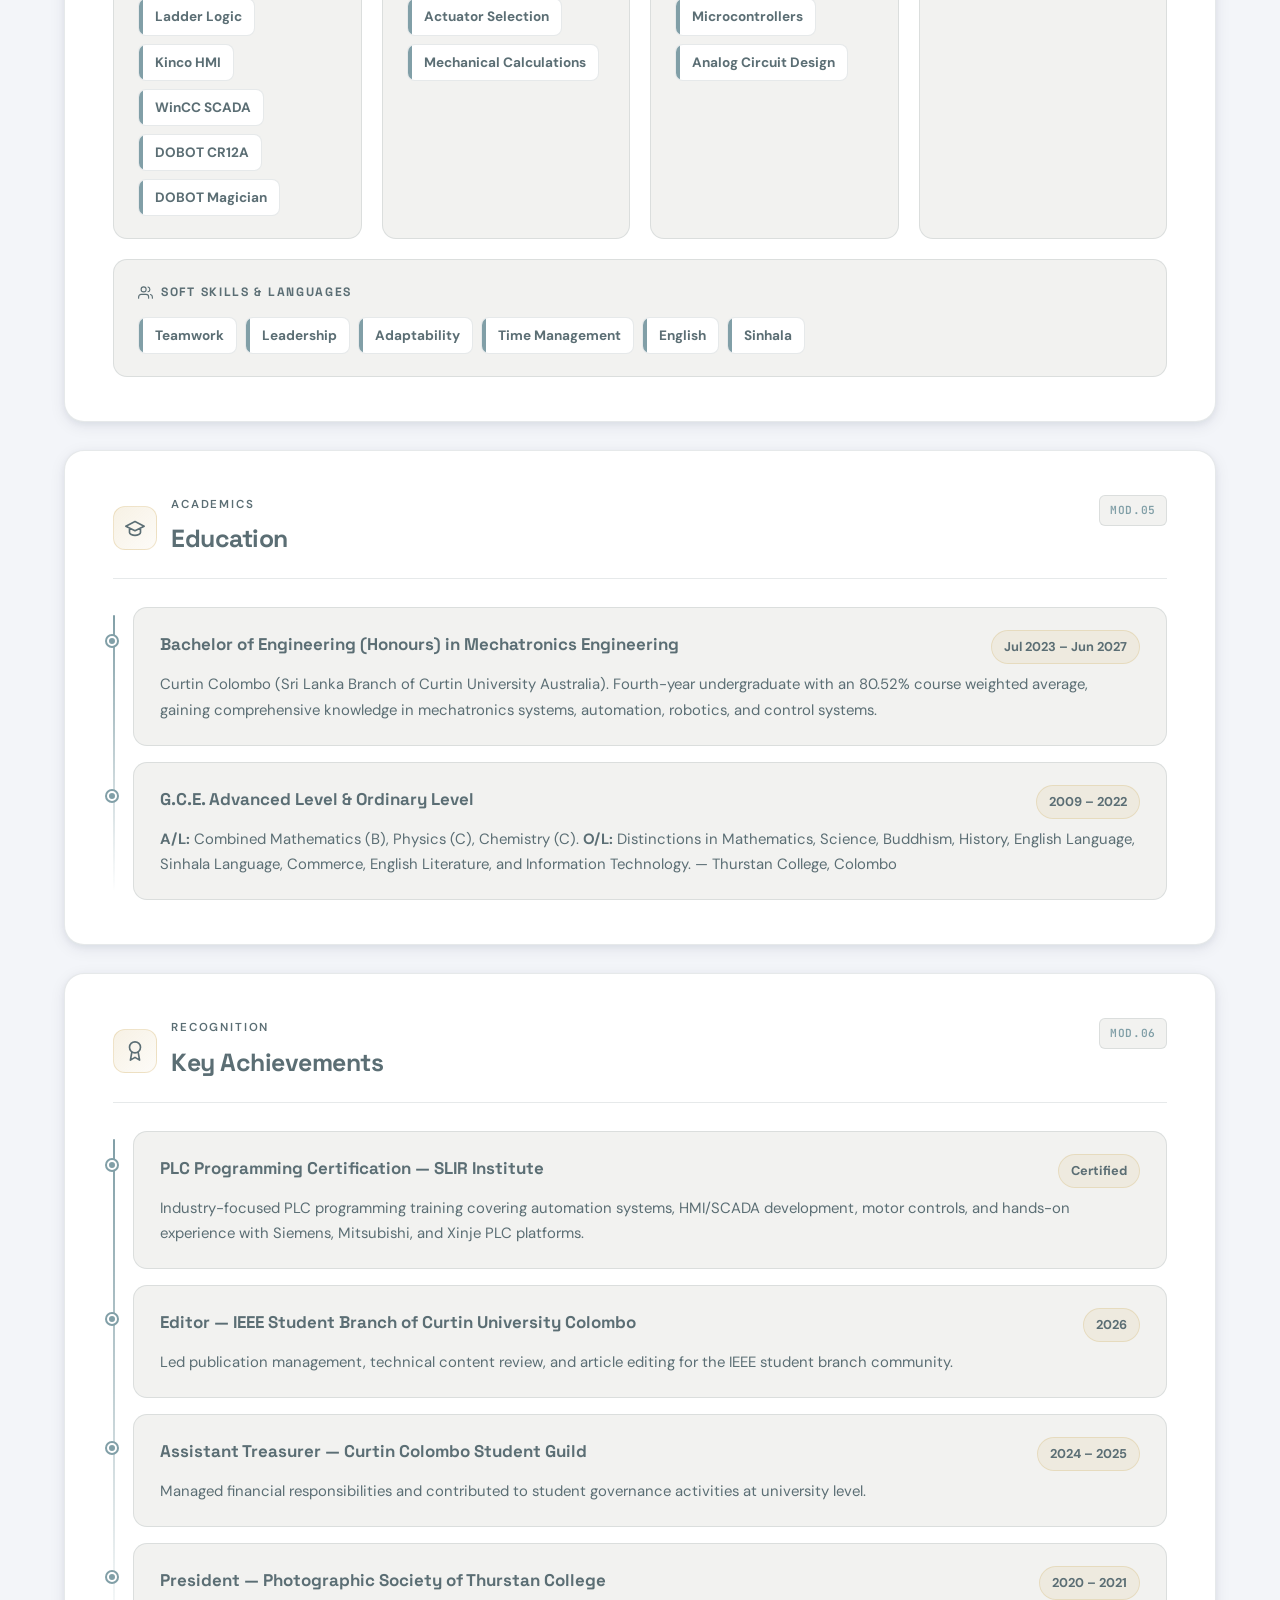
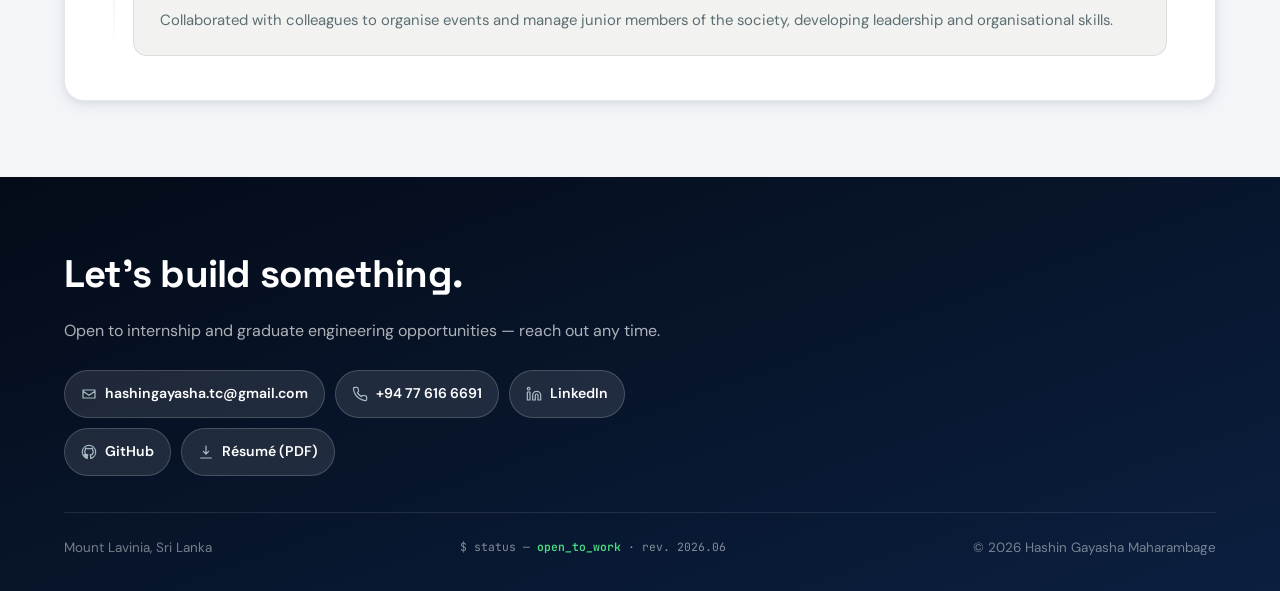
==== commit d79176eb: "Add project media galleries, videos, PDF viewer, and external links Adds images/videos/PDF for Crazy" ====
--- a/index.html
+++ b/index.html
@@ -79,6 +79,9 @@
             <a class="chip" href="https://www.linkedin.com/in/hashin-gayasha-maharambage-350191285" target="_blank" rel="noopener">
               <svg class="ico" viewBox="0 0 24 24"><path d="M16 8a6 6 0 016 6v7h-4v-7a2 2 0 00-4 0v7h-4v-7a6 6 0 016-6zM2 9h4v12H2zM4 6a2 2 0 100-4 2 2 0 000 4z"/></svg>LinkedIn
             </a>
+            <a class="chip" href="https://github.com/Hashin2003" target="_blank" rel="noopener">
+              <svg class="ico" viewBox="0 0 24 24"><path d="M12 2a10 10 0 00-3.16 19.5c.5.09.68-.22.68-.48v-1.7c-2.78.6-3.37-1.34-3.37-1.34-.46-1.16-1.11-1.47-1.11-1.47-.91-.62.07-.6.07-.6 1 .07 1.53 1.03 1.53 1.03.89 1.53 2.34 1.09 2.91.83.09-.65.35-1.09.63-1.34-2.22-.25-4.56-1.11-4.56-4.94 0-1.09.39-1.98 1.03-2.68-.1-.25-.45-1.27.1-2.65 0 0 .84-.27 2.75 1.02a9.45 9.45 0 015 0c1.91-1.3 2.75-1.02 2.75-1.02.55 1.38.2 2.4.1 2.65.64.7 1.03 1.59 1.03 2.68 0 3.84-2.34 4.68-4.57 4.93.36.31.68.92.68 1.85v2.74c0 .27.18.58.69.48A10 10 0 0012 2z"/></svg>GitHub
+            </a>
           </div>
         </div>
         <div class="hero-portrait-wrap">
@@ -101,7 +104,7 @@
         <path id="tracePath" d="M0,20 L120,20 L150,8 L850,8 L880,20 L1000,20"/>
       </svg>
       <div class="stats-grid">
-        <div class="stat-node"><span class="stat-num">14</span><span class="stat-label">Projects Logged</span></div>
+        <div class="stat-node"><span class="stat-num">15</span><span class="stat-label">Projects Logged</span></div>
         <div class="stat-node"><span class="stat-num">2</span><span class="stat-label">Industry Internships</span></div>
         <div class="stat-node"><span class="stat-num">80.52<small>%</small></span><span class="stat-label">Course Weighted Avg.</span></div>
         <div class="stat-node"><span class="stat-num">3<small>rd</small></span><span class="stat-label">Year Undergraduate</span></div>
@@ -198,9 +201,9 @@
       </div>
 
       <div class="filter-bar" role="tablist" aria-label="Filter projects">
-        <button class="filter-btn active" type="button" role="tab" aria-selected="true"  data-filter="all">All <span class="count">14</span></button>
+        <button class="filter-btn active" type="button" role="tab" aria-selected="true"  data-filter="all">All <span class="count">15</span></button>
         <button class="filter-btn"        type="button" role="tab" aria-selected="false" data-filter="work">Work-Related <span class="count">5</span></button>
-        <button class="filter-btn"        type="button" role="tab" aria-selected="false" data-filter="university">University <span class="count">6</span></button>
+        <button class="filter-btn"        type="button" role="tab" aria-selected="false" data-filter="university">University <span class="count">7</span></button>
         <button class="filter-btn"        type="button" role="tab" aria-selected="false" data-filter="personal">Personal <span class="count">3</span></button>
       </div>
 
@@ -318,6 +321,17 @@
           <p class="project-description">Graph-based SLAM implementation using slam_karto_ros2 on a TurtleBot4 in Gazebo — scan matching, pose-graph optimisation, loop closure, and Nav2 path planning.</p>
           <div class="project-tech-row">
             <span class="project-tech">ROS 2</span><span class="project-tech">Karto SLAM</span><span class="project-tech">Gazebo</span><span class="project-tech">Nav2</span>
+          </div>
+        </button>
+        <button class="project-card" type="button" data-category="university" data-modal="modal-robot-manipulation" aria-haspopup="dialog">
+          <div class="project-card-head">
+            <div class="project-card-icon"><svg class="ico" viewBox="0 0 24 24"><path d="M12 6V2M12 2l3 3M12 2L9 5"/><rect x="6" y="10" width="12" height="10" rx="2"/><circle cx="10" cy="15" r="1"/><circle cx="14" cy="15" r="1"/></svg></div>
+            <span class="project-tag-cat">University</span>
+          </div>
+          <h4 class="project-title">Robot Manipulation — ROS 2 Dobot Control</h4>
+          <p class="project-description">MXEN3005 Design Project — ROS 2 workspace for a Dobot robotic arm with custom kinematics, point-to-point motion actions, a pick-and-place service, and keyboard teleoperation.</p>
+          <div class="project-tech-row">
+            <span class="project-tech">ROS 2</span><span class="project-tech">Python</span><span class="project-tech">Inverse Kinematics</span><span class="project-tech">URDF</span>
           </div>
         </button>
         <button class="project-card" type="button" data-category="university" data-modal="modal-road" aria-haspopup="dialog">
@@ -554,6 +568,9 @@
         <a class="chip chip-on-dark" href="https://www.linkedin.com/in/hashin-gayasha-maharambage-350191285" target="_blank" rel="noopener">
           <svg class="ico" viewBox="0 0 24 24"><path d="M16 8a6 6 0 016 6v7h-4v-7a2 2 0 00-4 0v7h-4v-7a6 6 0 016-6zM2 9h4v12H2zM4 6a2 2 0 100-4 2 2 0 000 4z"/></svg>LinkedIn
         </a>
+        <a class="chip chip-on-dark" href="https://github.com/Hashin2003" target="_blank" rel="noopener">
+          <svg class="ico" viewBox="0 0 24 24"><path d="M12 2a10 10 0 00-3.16 19.5c.5.09.68-.22.68-.48v-1.7c-2.78.6-3.37-1.34-3.37-1.34-.46-1.16-1.11-1.47-1.11-1.47-.91-.62.07-.6.07-.6 1 .07 1.53 1.03 1.53 1.03.89 1.53 2.34 1.09 2.91.83.09-.65.35-1.09.63-1.34-2.22-.25-4.56-1.11-4.56-4.94 0-1.09.39-1.98 1.03-2.68-.1-.25-.45-1.27.1-2.65 0 0 .84-.27 2.75 1.02a9.45 9.45 0 015 0c1.91-1.3 2.75-1.02 2.75-1.02.55 1.38.2 2.4.1 2.65.64.7 1.03 1.59 1.03 2.68 0 3.84-2.34 4.68-4.57 4.93.36.31.68.92.68 1.85v2.74c0 .27.18.58.69.48A10 10 0 0012 2z"/></svg>GitHub
+        </a>
         <a class="chip chip-on-dark" href="resume.pdf" download>
           <svg class="ico" viewBox="0 0 24 24"><path d="M12 3v12m0 0l-4-4m4 4l4-4M4 21h16"/></svg>Résumé (PDF)
         </a>
--- a/styles.css
+++ b/styles.css
@@ -689,6 +689,53 @@
 }
 .modal-github-link:hover { background:var(--accent-dark); transform:translateY(-2px); box-shadow:var(--shadow-md); }
 
+/* Project gallery + video embed inside modal-section bodies */
+.modal-gallery { display:grid; grid-template-columns:1fr 1fr; gap:14px; margin:14px 0 20px; }
+.modal-gallery figure {
+  margin:0; border-radius:var(--radius); overflow:hidden;
+  border:1px solid var(--border); background:var(--bg-soft); box-shadow:var(--shadow-sm);
+}
+.modal-gallery img { width:100%; aspect-ratio:4/3; object-fit:cover; display:block; }
+.modal-gallery figcaption {
+  padding:8px 12px; font-size:0.78em; font-weight:600;
+  color:var(--text-muted); text-align:center; border-top:1px solid var(--border);
+}
+.modal-video-embed {
+  position:relative; width:100%; aspect-ratio:16/9; margin:14px 0 20px;
+  border-radius:var(--radius); overflow:hidden; border:1px solid var(--border); box-shadow:var(--shadow-sm);
+}
+.modal-video-embed iframe, .modal-video-embed video { position:absolute; inset:0; width:100%; height:100%; border:0; }
+.modal-video-embed video { object-fit:contain; background:#000; }
+.video-play-trigger {
+  position:absolute; inset:0; width:100%; height:100%;
+  border:0; padding:0; margin:0; cursor:pointer; background:none; display:block;
+}
+.video-play-trigger img { width:100%; height:100%; object-fit:cover; display:block; }
+.video-play-badge {
+  position:absolute; top:50%; left:50%; transform:translate(-50%,-50%);
+  width:60px; height:60px; border-radius:50%;
+  background:var(--accent); color:#fff;
+  display:flex; align-items:center; justify-content:center;
+  box-shadow:0 4px 18px rgba(0,0,0,0.35);
+  transition:transform .2s var(--ease), background .2s var(--ease);
+}
+.video-play-badge .ico { width:22px; height:22px; margin-left:3px; fill:currentColor; stroke:none; }
+.video-play-trigger:hover .video-play-badge { transform:translate(-50%,-50%) scale(1.08); background:var(--accent-dark); }
+.video-link-card {
+  position:absolute; inset:0; display:flex; flex-direction:column; align-items:center; justify-content:center; gap:10px;
+  background:var(--bg-soft); text-decoration:none; color:var(--primary); font-weight:700; font-size:0.92em;
+  transition:background .2s var(--ease);
+}
+.video-link-card:hover { background:var(--border); }
+.video-link-card .ico { width:26px; height:26px; color:var(--accent-dark); }
+[data-theme="dark"] .video-link-card .ico { color:var(--accent); }
+
+.modal-pdf-embed {
+  width:100%; height:75vh; max-height:800px; margin:14px 0 20px;
+  border-radius:var(--radius); overflow:hidden; border:1px solid var(--border); box-shadow:var(--shadow-sm);
+}
+.modal-pdf-embed iframe { width:100%; height:100%; border:0; background:#fff; }
+
 /* Media showcase — dark mode fix: no hardcoded #fff */
 .media-showcase {
   margin-top:8px; border:1.5px dashed var(--border);
@@ -817,6 +864,10 @@
   .modal-body { grid-template-columns:1fr; }
   .modal-aside-mobile-first { border-right:none; border-bottom:1px solid var(--border); }
   .media-showcase-grid { grid-template-columns:repeat(2,1fr); }
+}
+
+@media (max-width:480px) {
+  .modal-gallery { grid-template-columns:1fr; }
 }
 
 @media (max-width:768px) {
